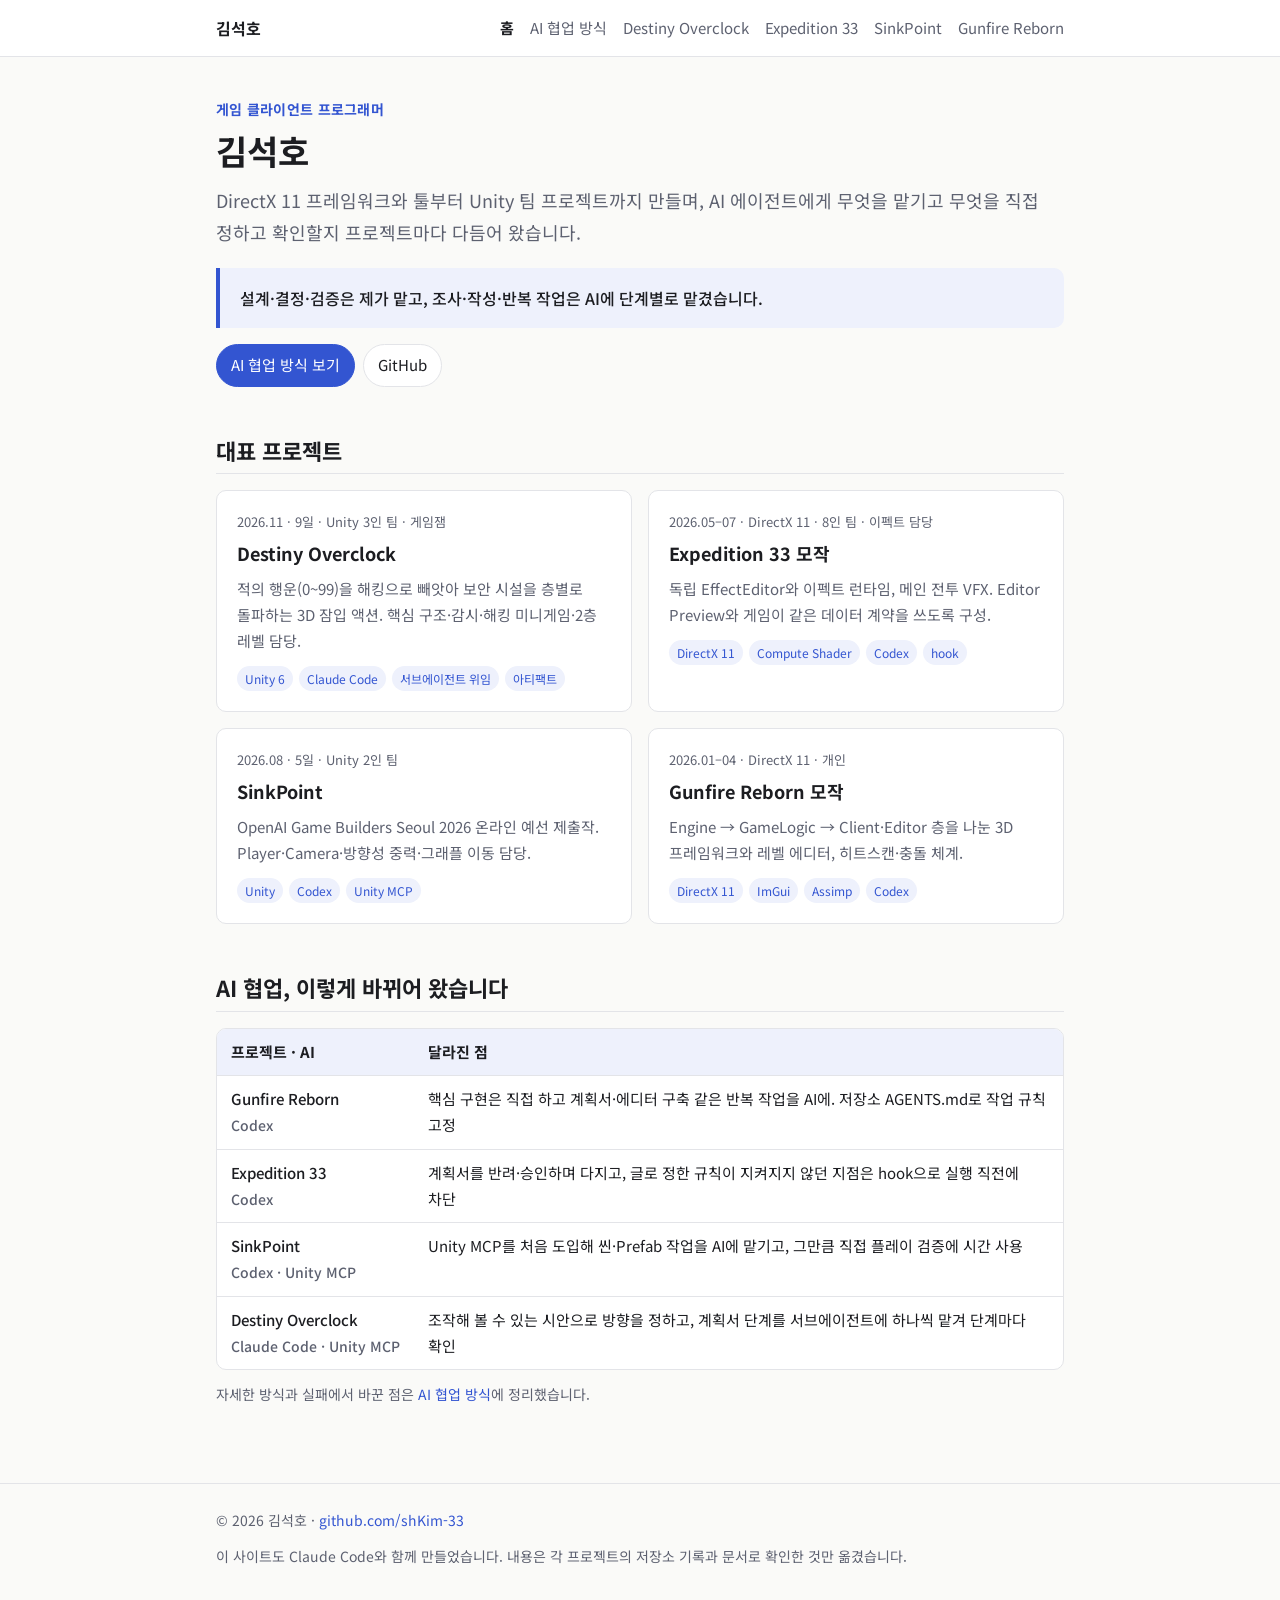
==== index.html @ 0d886408 "포트폴리오 사이트 1차판: 홈, AI 협업 방식, 대표 프로젝트 4쪽" ====
<!doctype html>
<html lang="ko">
<head>
<meta charset="utf-8">
<meta name="viewport" content="width=device-width, initial-scale=1">
<meta name="robots" content="noindex">
<title>김석호 포트폴리오</title>
<meta name="description" content="게임 클라이언트 프로그래머 김석호의 프로젝트와 AI 협업 방식">
<link rel="preconnect" href="https://fonts.googleapis.com">
<link rel="preconnect" href="https://fonts.gstatic.com" crossorigin>
<link href="https://fonts.googleapis.com/css2?family=Noto+Sans+KR:wght@400;500;700&display=swap" rel="stylesheet">
<link rel="stylesheet" href="assets/css/style.css">
</head>
<body>
<header class="site-header">
  <div class="wrap">
    <a class="brand" href="./">김석호</a>
    <nav class="nav">
      <a href="./" aria-current="page">홈</a>
      <a href="ai.html">AI 협업 방식</a>
      <a href="projects/destiny-overclock.html">Destiny Overclock</a>
      <a href="projects/expedition-33.html">Expedition 33</a>
      <a href="projects/sinkpoint.html">SinkPoint</a>
      <a href="projects/gunfire-reborn.html">Gunfire Reborn</a>
    </nav>
  </div>
</header>

<main class="wrap">
  <section class="hero">
    <div class="eyebrow">게임 클라이언트 프로그래머</div>
    <h1>김석호</h1>
    <p class="lead">DirectX 11 프레임워크와 툴부터 Unity 팀 프로젝트까지 만들며, AI 에이전트에게 무엇을 맡기고 무엇을 직접 정하고 확인할지 프로젝트마다 다듬어 왔습니다.</p>
    <p class="quote">설계·결정·검증은 제가 맡고, 조사·작성·반복 작업은 AI에 단계별로 맡겼습니다.</p>
    <div class="links">
      <a class="btn primary" href="ai.html">AI 협업 방식 보기</a>
      <a class="btn" href="https://github.com/shKim-33" target="_blank" rel="noopener">GitHub</a>
    </div>
  </section>

  <section>
    <h2>대표 프로젝트</h2>
    <div class="cards">
      <a class="card" href="projects/destiny-overclock.html">
        <div class="meta">2026.11 · 9일 · Unity 3인 팀 · 게임잼</div>
        <h3>Destiny Overclock</h3>
        <p>적의 행운(0~99)을 해킹으로 빼앗아 보안 시설을 층별로 돌파하는 3D 잠입 액션. 핵심 구조·감시·해킹 미니게임·2층 레벨 담당.</p>
        <div class="tags"><span class="tag">Unity 6</span><span class="tag">Claude Code</span><span class="tag">서브에이전트 위임</span><span class="tag">아티팩트</span></div>
      </a>
      <a class="card" href="projects/expedition-33.html">
        <div class="meta">2026.05–07 · DirectX 11 · 8인 팀 · 이펙트 담당</div>
        <h3>Expedition 33 모작</h3>
        <p>독립 EffectEditor와 이펙트 런타임, 메인 전투 VFX. Editor Preview와 게임이 같은 데이터 계약을 쓰도록 구성.</p>
        <div class="tags"><span class="tag">DirectX 11</span><span class="tag">Compute Shader</span><span class="tag">Codex</span><span class="tag">hook</span></div>
      </a>
      <a class="card" href="projects/sinkpoint.html">
        <div class="meta">2026.08 · 5일 · Unity 2인 팀</div>
        <h3>SinkPoint</h3>
        <p>OpenAI Game Builders Seoul 2026 온라인 예선 제출작. Player·Camera·방향성 중력·그래플 이동 담당.</p>
        <div class="tags"><span class="tag">Unity</span><span class="tag">Codex</span><span class="tag">Unity MCP</span></div>
      </a>
      <a class="card" href="projects/gunfire-reborn.html">
        <div class="meta">2026.01–04 · DirectX 11 · 개인</div>
        <h3>Gunfire Reborn 모작</h3>
        <p>Engine → GameLogic → Client·Editor 층을 나눈 3D 프레임워크와 레벨 에디터, 히트스캔·충돌 체계.</p>
        <div class="tags"><span class="tag">DirectX 11</span><span class="tag">ImGui</span><span class="tag">Assimp</span><span class="tag">Codex</span></div>
      </a>
    </div>
  </section>

  <section>
    <h2>AI 협업, 이렇게 바뀌어 왔습니다</h2>
    <div class="table-wrap">
      <table>
        <thead><tr><th>프로젝트 · AI</th><th>달라진 점</th></tr></thead>
        <tbody>
          <tr><td>Gunfire Reborn<br><span class="muted small">Codex</span></td><td>핵심 구현은 직접 하고 계획서·에디터 구축 같은 반복 작업을 AI에. 저장소 AGENTS.md로 작업 규칙 고정</td></tr>
          <tr><td>Expedition 33<br><span class="muted small">Codex</span></td><td>계획서를 반려·승인하며 다지고, 글로 정한 규칙이 지켜지지 않던 지점은 hook으로 실행 직전에 차단</td></tr>
          <tr><td>SinkPoint<br><span class="muted small">Codex · Unity MCP</span></td><td>Unity MCP를 처음 도입해 씬·Prefab 작업을 AI에 맡기고, 그만큼 직접 플레이 검증에 시간 사용</td></tr>
          <tr><td>Destiny Overclock<br><span class="muted small">Claude Code · Unity MCP</span></td><td>조작해 볼 수 있는 시안으로 방향을 정하고, 계획서 단계를 서브에이전트에 하나씩 맡겨 단계마다 확인</td></tr>
        </tbody>
      </table>
    </div>
    <p class="small muted" style="margin-top:12px">자세한 방식과 실패에서 바꾼 점은 <a href="ai.html">AI 협업 방식</a>에 정리했습니다.</p>
  </section>
</main>

<footer class="site-footer">
  <div class="wrap">
    <p>© 2026 김석호 · <a href="https://github.com/shKim-33" target="_blank" rel="noopener">github.com/shKim-33</a></p>
    <p>이 사이트도 Claude Code와 함께 만들었습니다. 내용은 각 프로젝트의 저장소 기록과 문서로 확인한 것만 옮겼습니다.</p>
  </div>
</footer>
</body>
</html>
---- assets/css/style.css ----
:root {
  --bg: #fafaf8;
  --surface: #ffffff;
  --text: #1c1d21;
  --muted: #5d6170;
  --line: #e3e4e8;
  --accent: #3355d1;
  --accent-soft: #eef1fc;
  --warn-soft: #fdf3e7;
  --warn: #a45a00;
  --radius: 10px;
  color-scheme: light;
}
@media (prefers-color-scheme: dark) {
  :root {
    --bg: #131417;
    --surface: #1b1d22;
    --text: #e8e9ec;
    --muted: #9da1ad;
    --line: #2c2f36;
    --accent: #8ea6ff;
    --accent-soft: #1f2640;
    --warn-soft: #2e2416;
    --warn: #e7b46a;
    color-scheme: dark;
  }
}

* { box-sizing: border-box; }
html { -webkit-text-size-adjust: 100%; }
body {
  margin: 0;
  background: var(--bg);
  color: var(--text);
  font-family: "Noto Sans KR", system-ui, -apple-system, "Segoe UI", sans-serif;
  font-size: 16px;
  line-height: 1.75;
  word-break: keep-all;
  overflow-wrap: break-word;
}
a { color: var(--accent); text-decoration: none; }
a:hover { text-decoration: underline; }
code { font-family: Consolas, "D2Coding", monospace; font-size: .9em; background: var(--accent-soft); padding: 1px 5px; border-radius: 4px; }

.wrap { max-width: 880px; margin: 0 auto; padding: 0 16px; }

/* header */
.site-header { border-bottom: 1px solid var(--line); background: var(--surface); position: sticky; top: 0; z-index: 10; }
.site-header .wrap { display: flex; align-items: center; justify-content: space-between; gap: 12px; min-height: 56px; flex-wrap: wrap; }
.brand { font-weight: 700; color: var(--text); }
.nav { display: flex; gap: 4px 16px; flex-wrap: wrap; font-size: 15px; }
.nav a { color: var(--muted); }
.nav a[aria-current="page"] { color: var(--text); font-weight: 700; }

main.wrap { padding-top: 40px; padding-bottom: 64px; }
section { margin-top: 48px; }
section:first-child { margin-top: 0; }
h1 { font-size: 30px; line-height: 1.35; margin: 0 0 12px; }
h2 { font-size: 22px; line-height: 1.4; margin: 0 0 16px; padding-bottom: 8px; border-bottom: 1px solid var(--line); }
h3 { font-size: 18px; margin: 28px 0 8px; }
p { margin: 0 0 12px; }
ul, ol { margin: 0 0 12px; padding-left: 22px; }
li { margin-bottom: 6px; }
.lead { font-size: 18px; color: var(--muted); }
.eyebrow { font-size: 14px; font-weight: 700; color: var(--accent); letter-spacing: .02em; margin-bottom: 6px; }
.muted { color: var(--muted); }
.small { font-size: 14px; }

/* hero */
.hero h1 { font-size: 34px; }
.quote { margin: 20px 0 0; padding: 16px 20px; border-left: 4px solid var(--accent); background: var(--accent-soft); border-radius: 0 var(--radius) var(--radius) 0; font-weight: 500; }

/* buttons / links */
.links { display: flex; flex-wrap: wrap; gap: 8px; margin-top: 16px; }
.btn { display: inline-block; padding: 7px 14px; border: 1px solid var(--line); border-radius: 999px; background: var(--surface); color: var(--text); font-size: 15px; }
.btn:hover { border-color: var(--accent); text-decoration: none; }
.btn.primary { background: var(--accent); border-color: var(--accent); color: #fff; }
@media (prefers-color-scheme: dark) { .btn.primary { color: #111; } }

/* cards */
.cards { display: grid; grid-template-columns: repeat(2, minmax(0, 1fr)); gap: 16px; }
.card { display: block; padding: 20px; background: var(--surface); border: 1px solid var(--line); border-radius: var(--radius); color: var(--text); }
a.card:hover { border-color: var(--accent); text-decoration: none; }
.card h3 { margin: 4px 0 6px; }
.card p { color: var(--muted); font-size: 15px; margin: 0; }
.card .meta { font-size: 13px; color: var(--muted); }
.tags { display: flex; flex-wrap: wrap; gap: 6px; margin-top: 12px; }
.tag { font-size: 12px; padding: 2px 8px; border-radius: 999px; background: var(--accent-soft); color: var(--accent); }

/* fact table */
.facts { display: grid; grid-template-columns: max-content 1fr; gap: 6px 20px; padding: 16px 20px; background: var(--surface); border: 1px solid var(--line); border-radius: var(--radius); font-size: 15px; }
.facts dt { color: var(--muted); }
.facts dd { margin: 0; }

/* tables */
.table-wrap { overflow-x: auto; border: 1px solid var(--line); border-radius: var(--radius); background: var(--surface); }
table { width: 100%; border-collapse: collapse; font-size: 15px; }
th, td { text-align: left; vertical-align: top; padding: 10px 14px; border-bottom: 1px solid var(--line); }
tr:last-child td { border-bottom: 0; }
th { background: var(--accent-soft); font-weight: 700; white-space: nowrap; }
td:first-child { font-weight: 500; white-space: nowrap; }

/* callouts */
.box { padding: 16px 20px; border-radius: var(--radius); background: var(--surface); border: 1px solid var(--line); margin: 12px 0; }
.box.warn { background: var(--warn-soft); border-color: transparent; }
.box.warn .label { color: var(--warn); }
.label { font-size: 13px; font-weight: 700; color: var(--accent); display: block; margin-bottom: 4px; }

/* problem-solving steps */
.steps { display: grid; gap: 10px; }
.step { display: grid; grid-template-columns: 64px 1fr; gap: 12px; padding: 14px 18px; background: var(--surface); border: 1px solid var(--line); border-radius: var(--radius); }
.step .k { font-weight: 700; color: var(--accent); font-size: 15px; }
.step p:last-child { margin-bottom: 0; }

.flow { display: flex; flex-wrap: wrap; align-items: center; gap: 6px; font-size: 14px; }
.flow span { padding: 4px 10px; border-radius: 6px; background: var(--surface); border: 1px solid var(--line); }
.flow i { font-style: normal; color: var(--muted); }

/* video */
.video { position: relative; aspect-ratio: 16 / 9; border-radius: var(--radius); overflow: hidden; background: #000; }
.video iframe { position: absolute; inset: 0; width: 100%; height: 100%; border: 0; }

.site-footer { border-top: 1px solid var(--line); padding: 24px 0 40px; font-size: 14px; color: var(--muted); }

@media (max-width: 640px) {
  .site-header { position: static; }
  .site-header .wrap { padding-top: 10px; padding-bottom: 10px; }
  main.wrap { padding-top: 28px; }
  h1, .hero h1 { font-size: 26px; }
  .cards { grid-template-columns: 1fr; }
  .facts { grid-template-columns: 1fr; gap: 0; }
  .facts dt { margin-top: 8px; }
  .facts dt:first-child { margin-top: 0; }
  .step { grid-template-columns: 1fr; gap: 2px; }
  td:first-child { white-space: normal; }
}
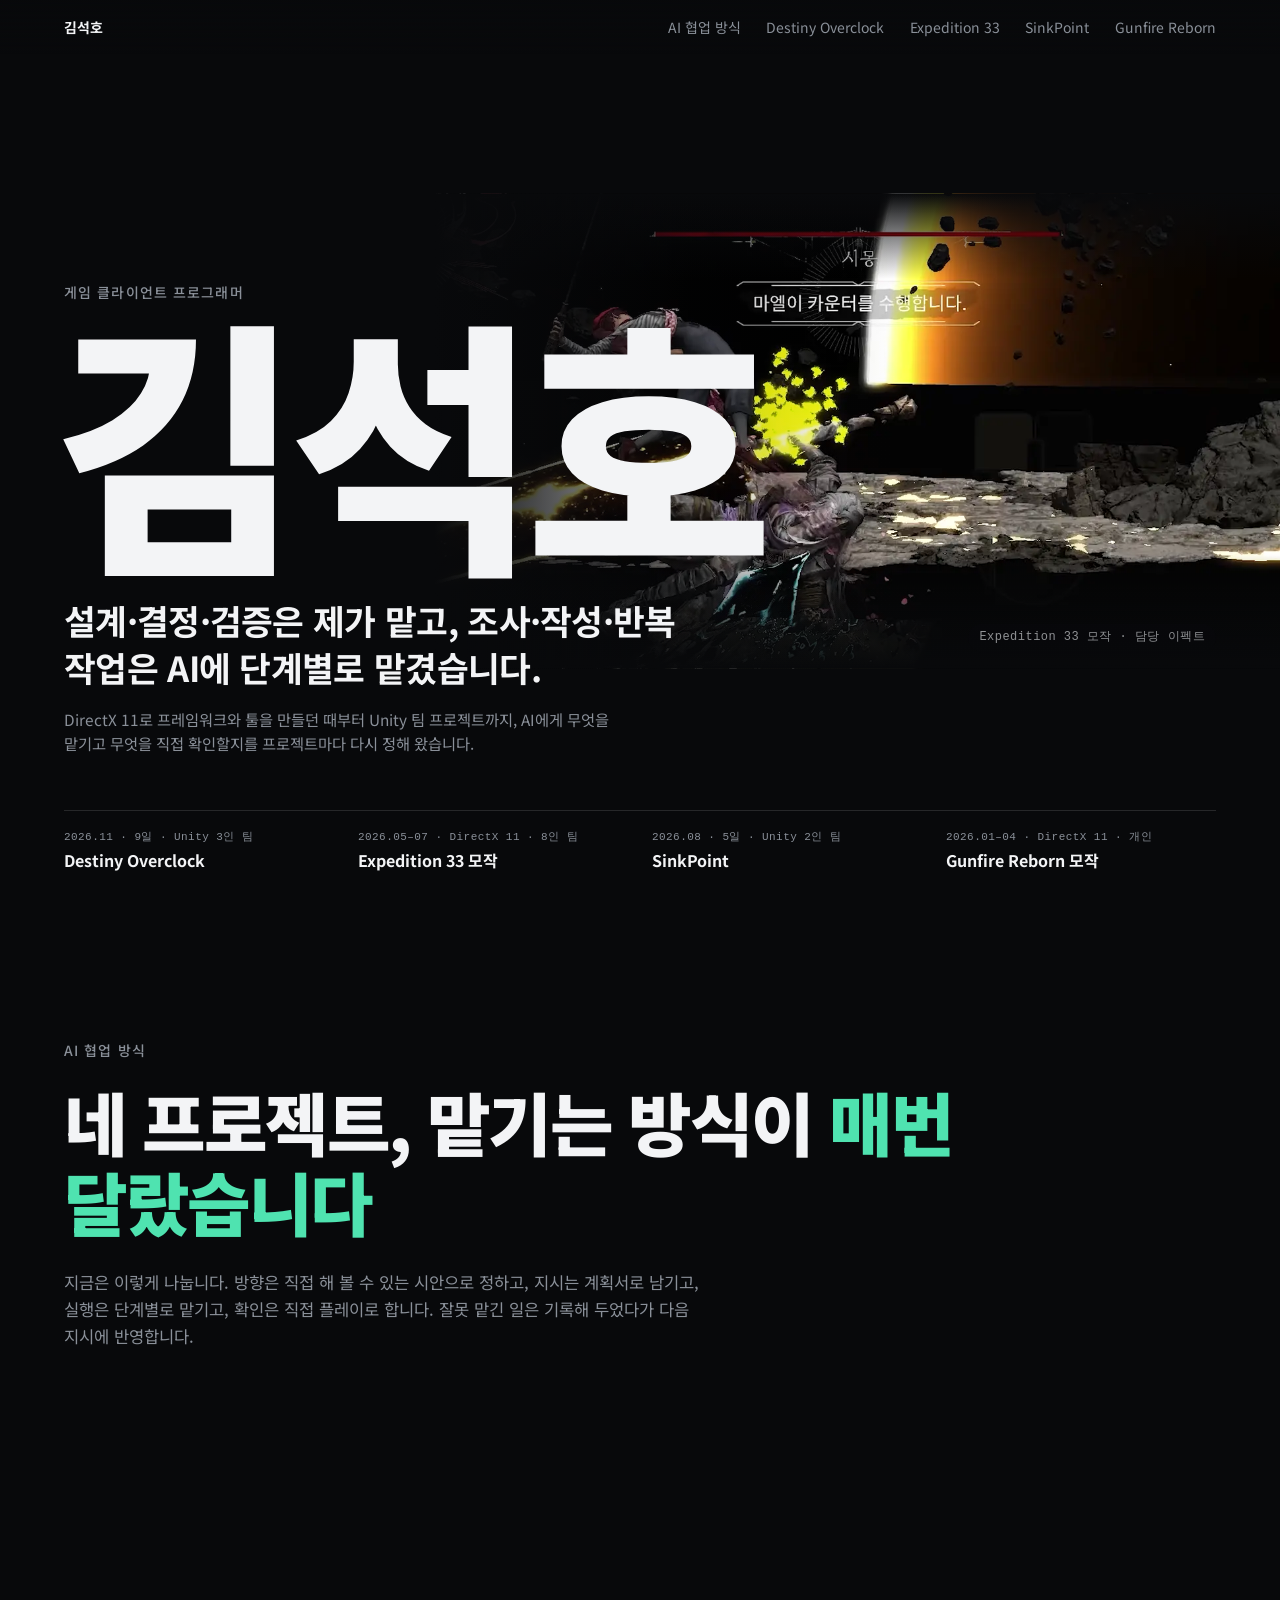
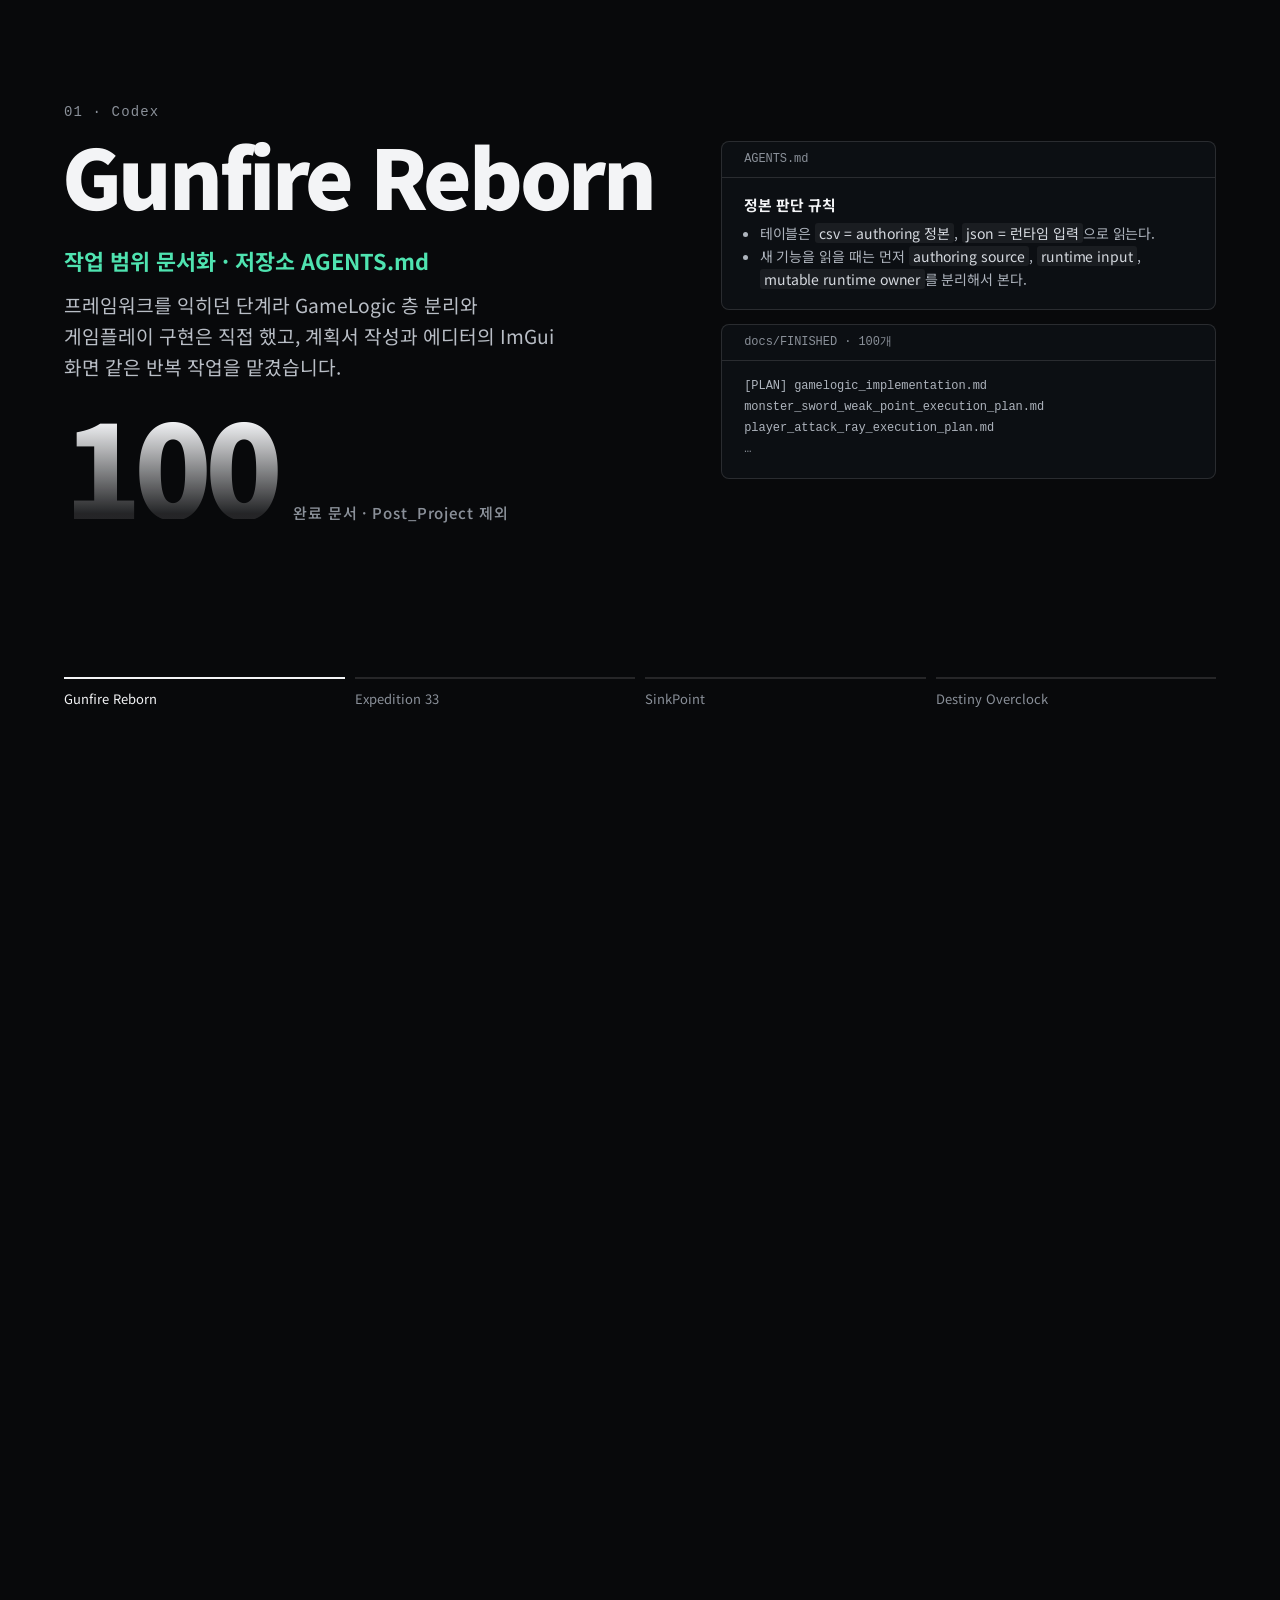
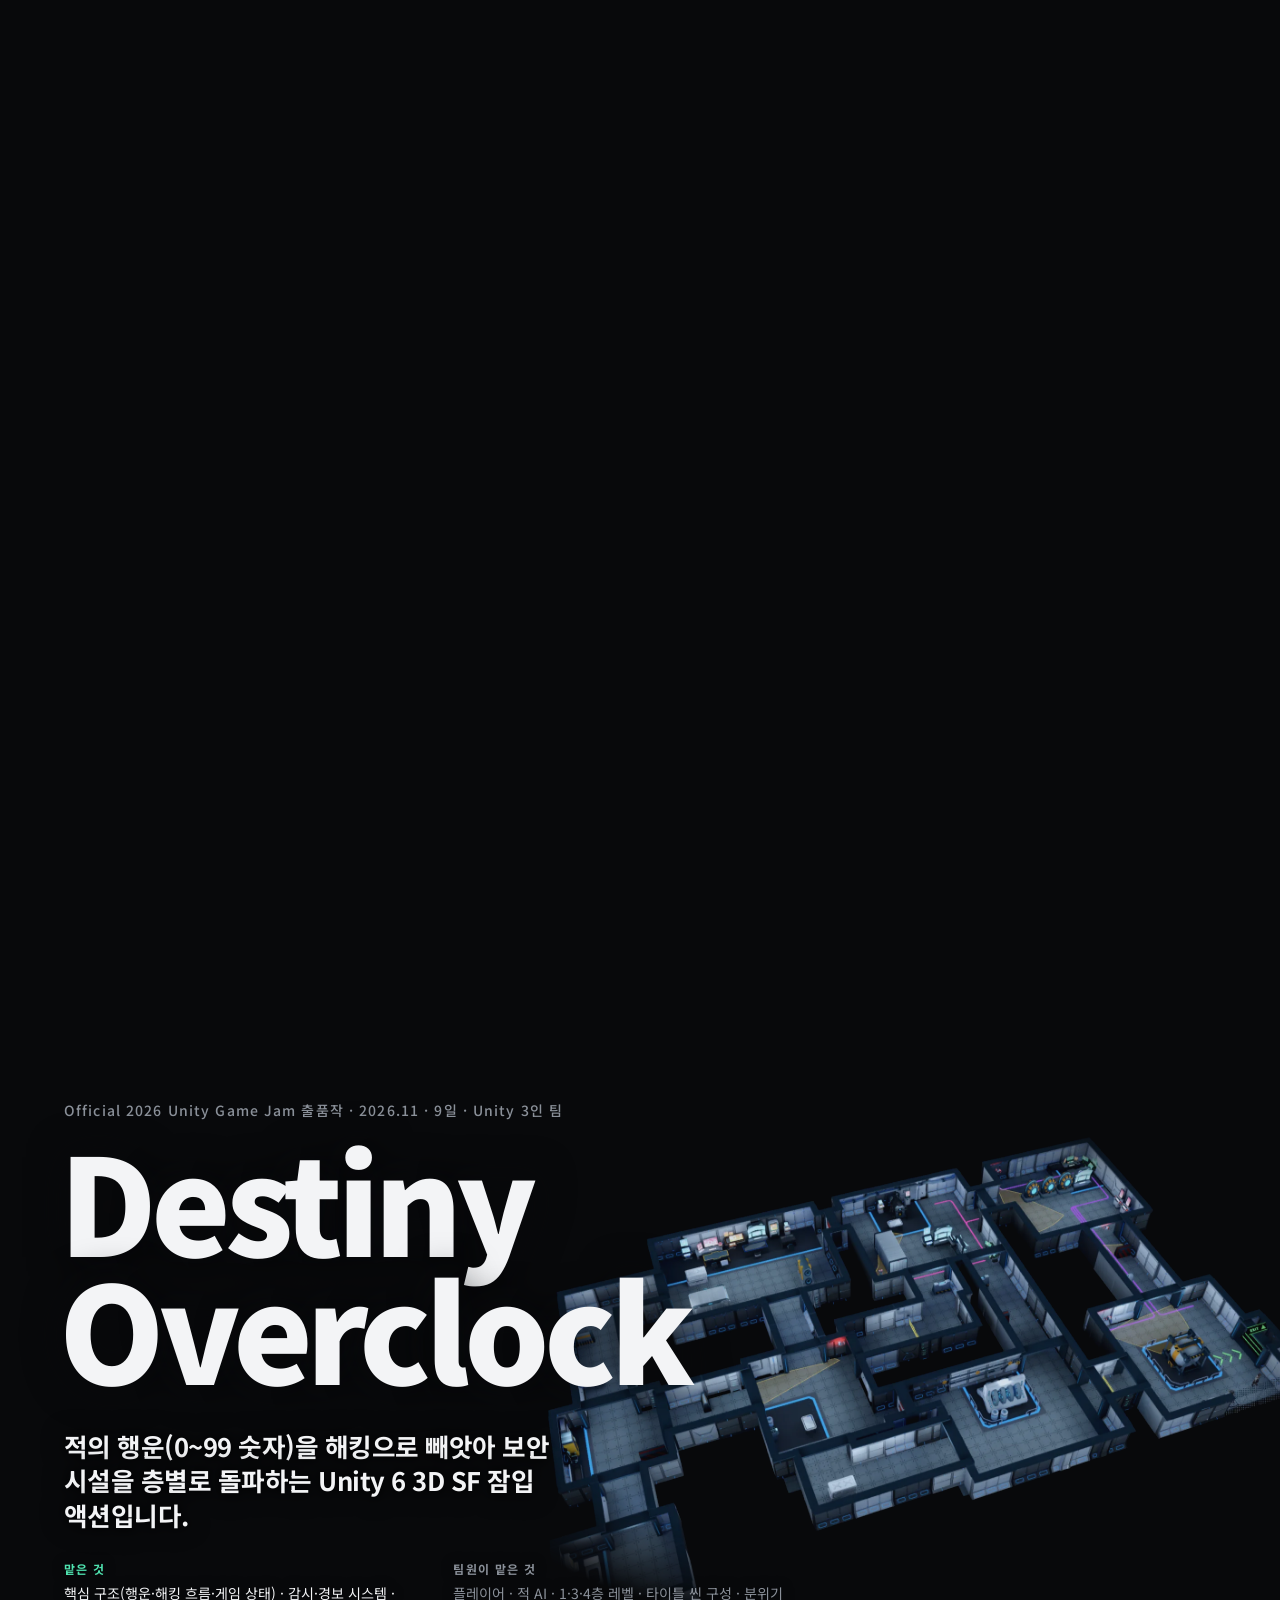
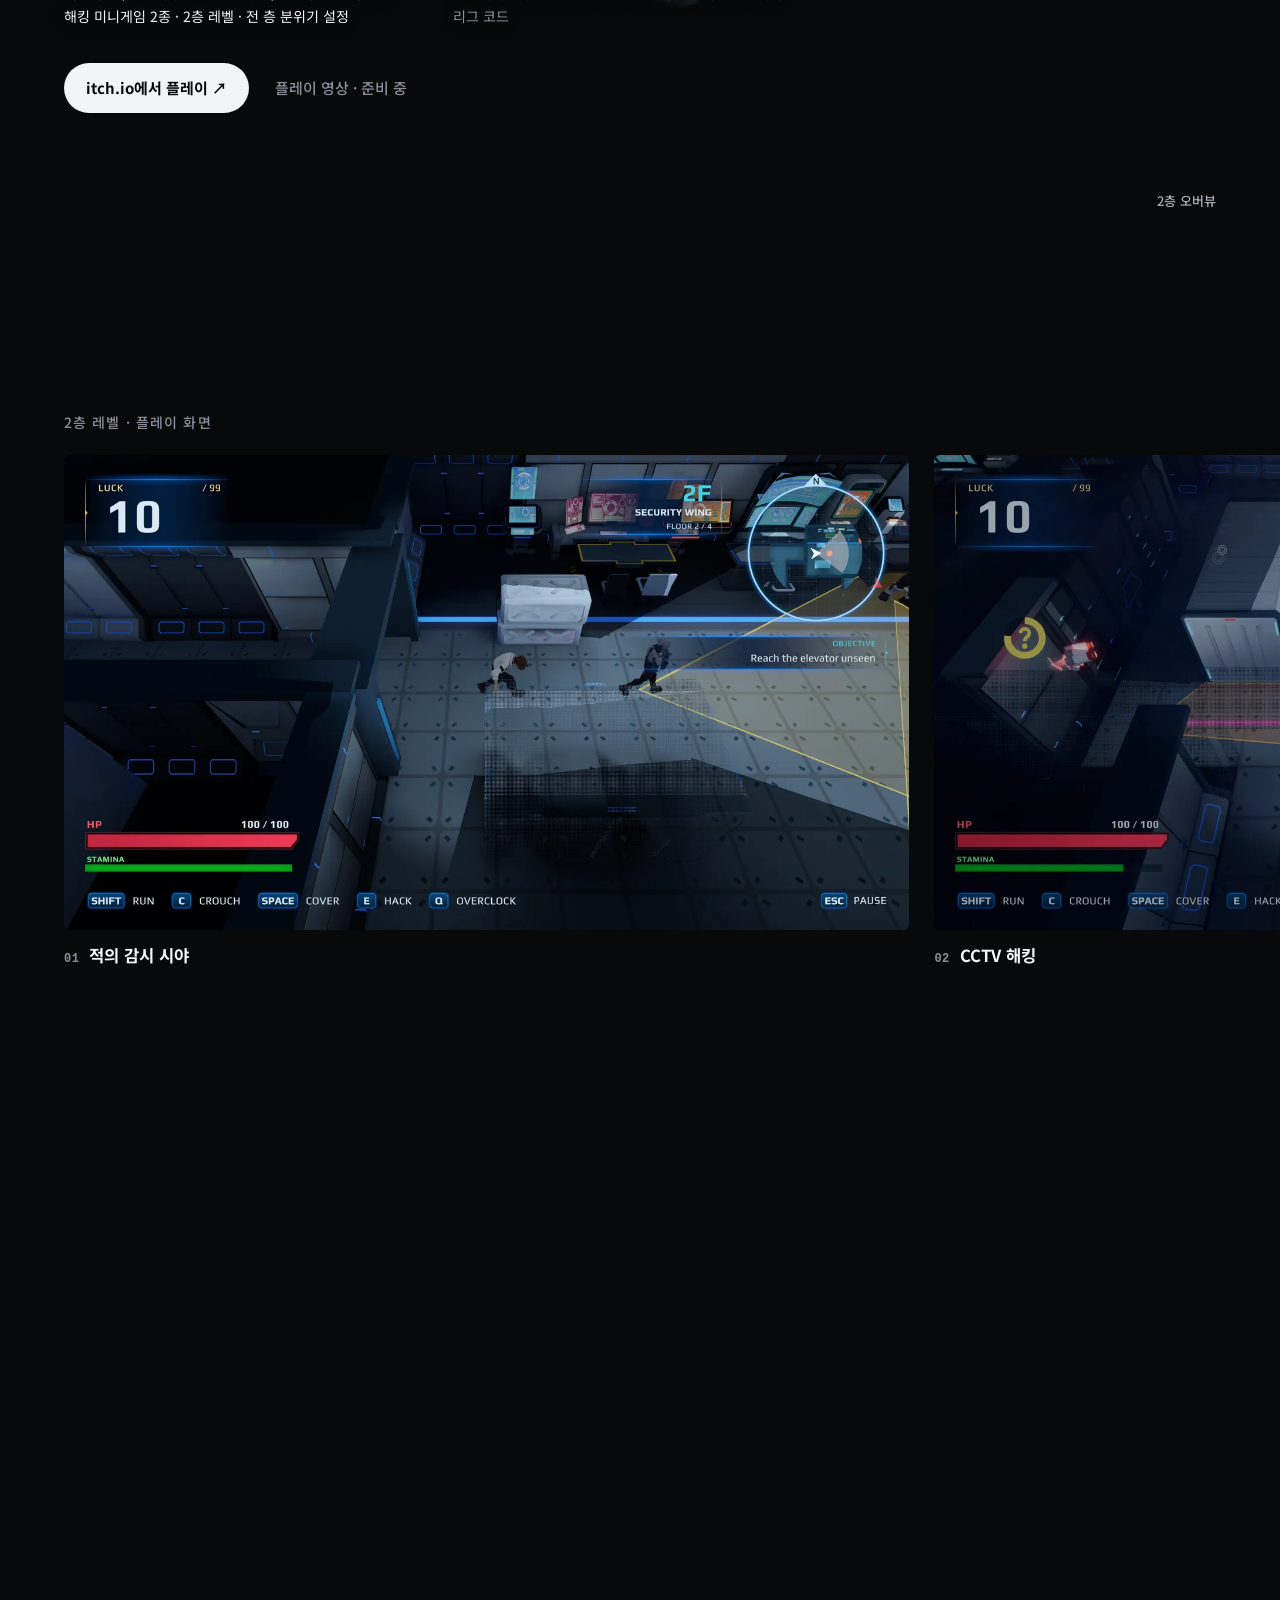
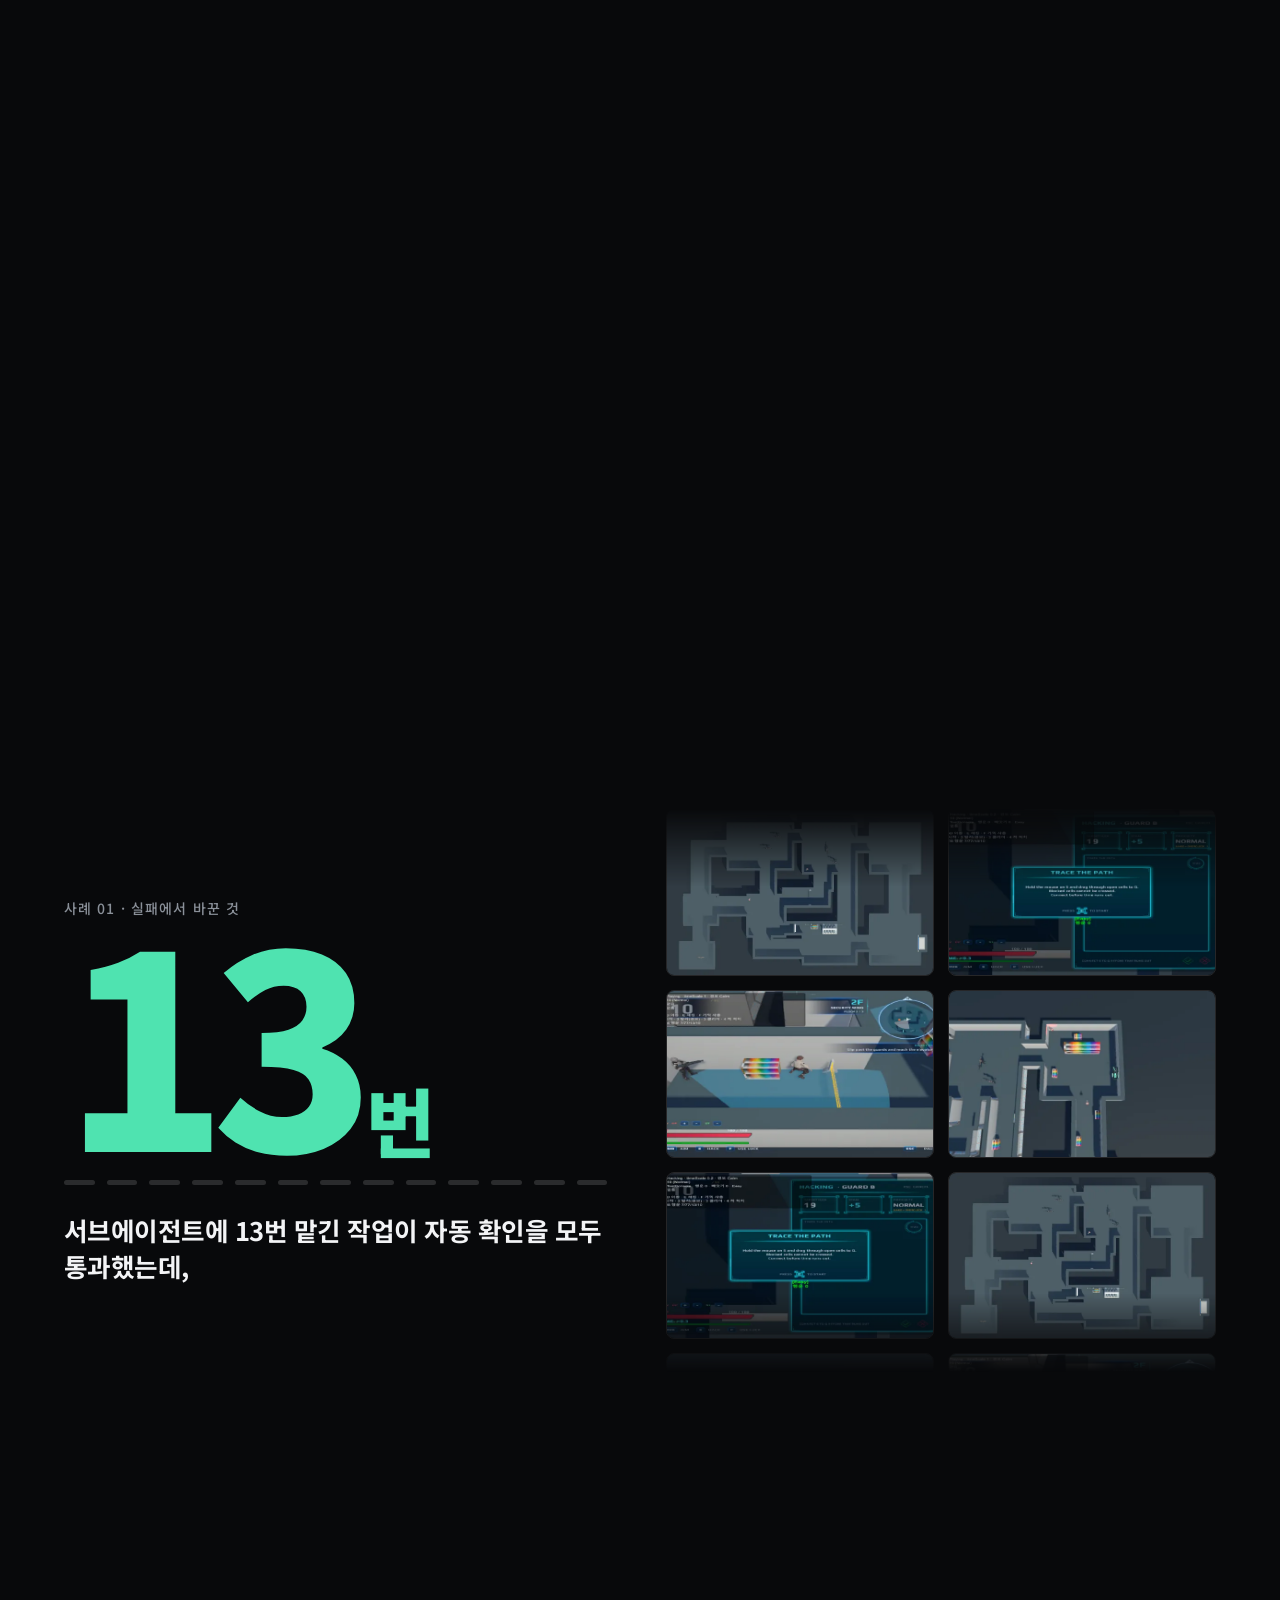
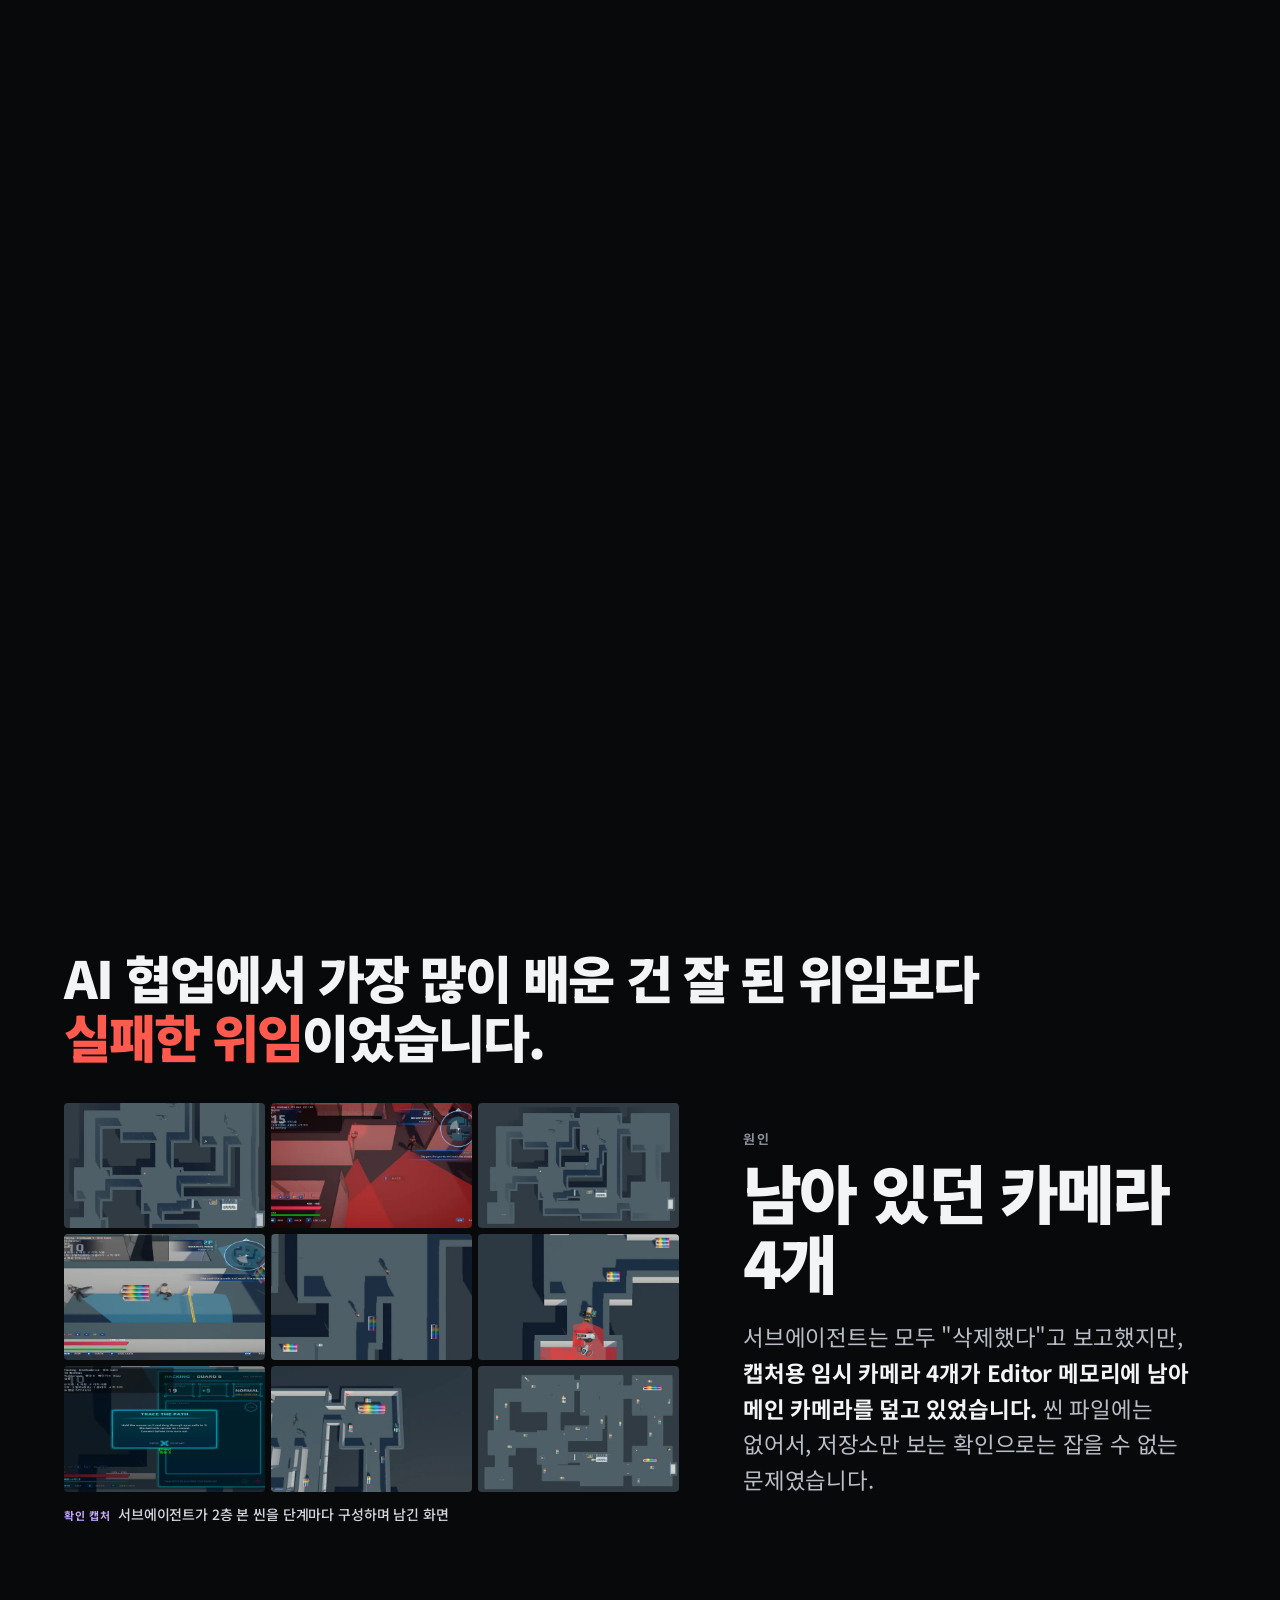
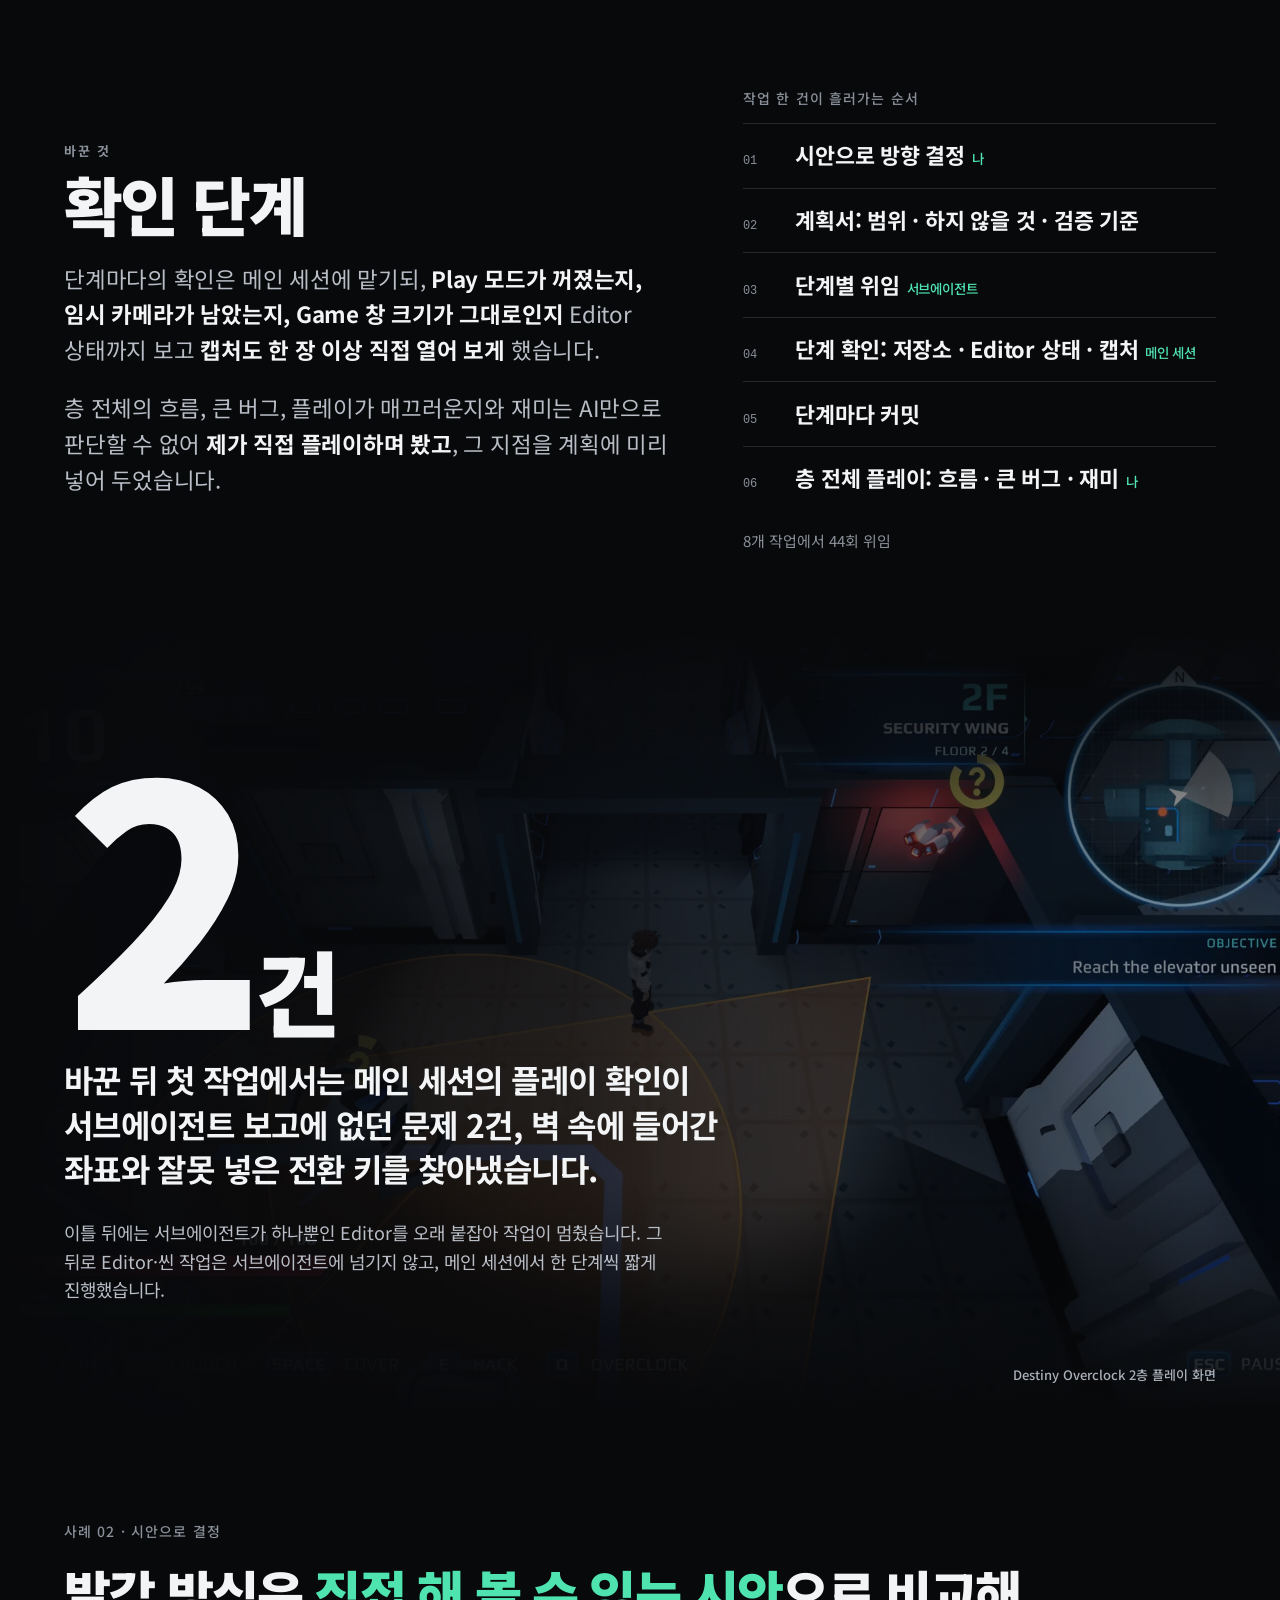
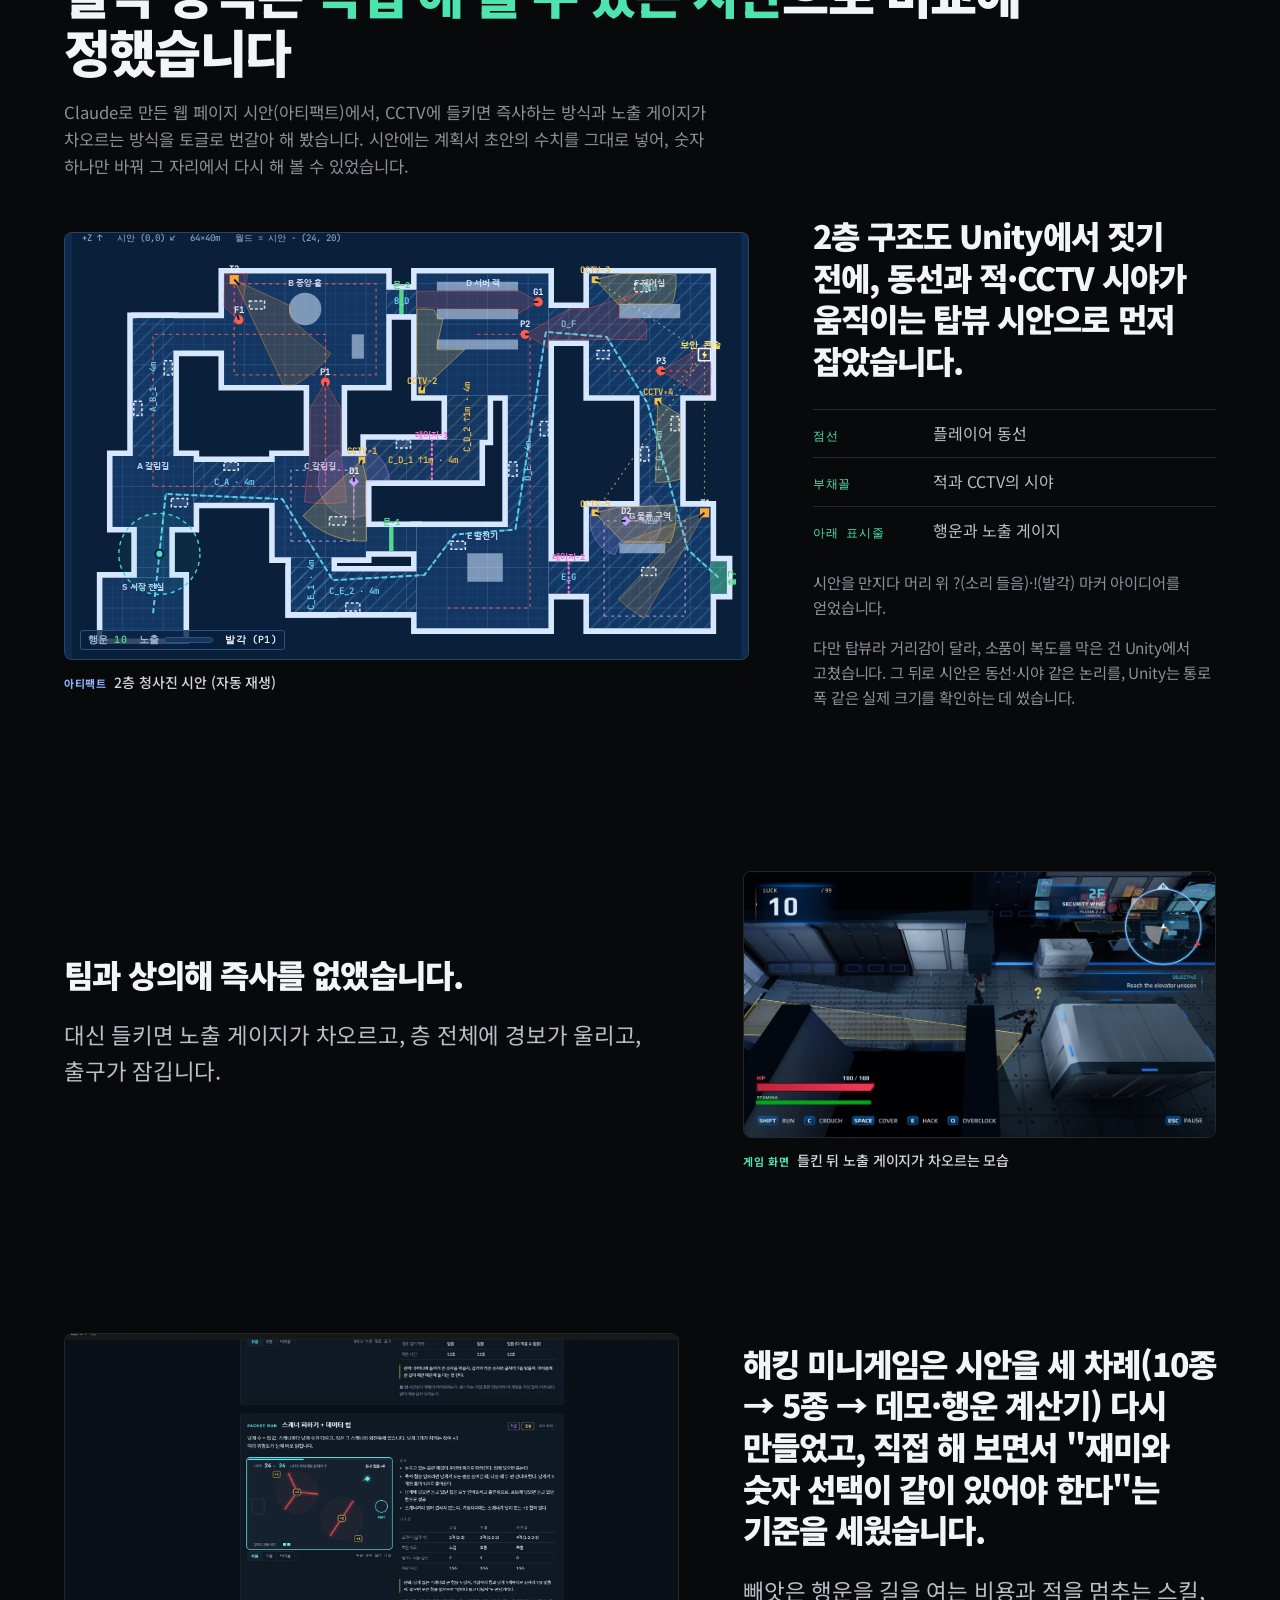
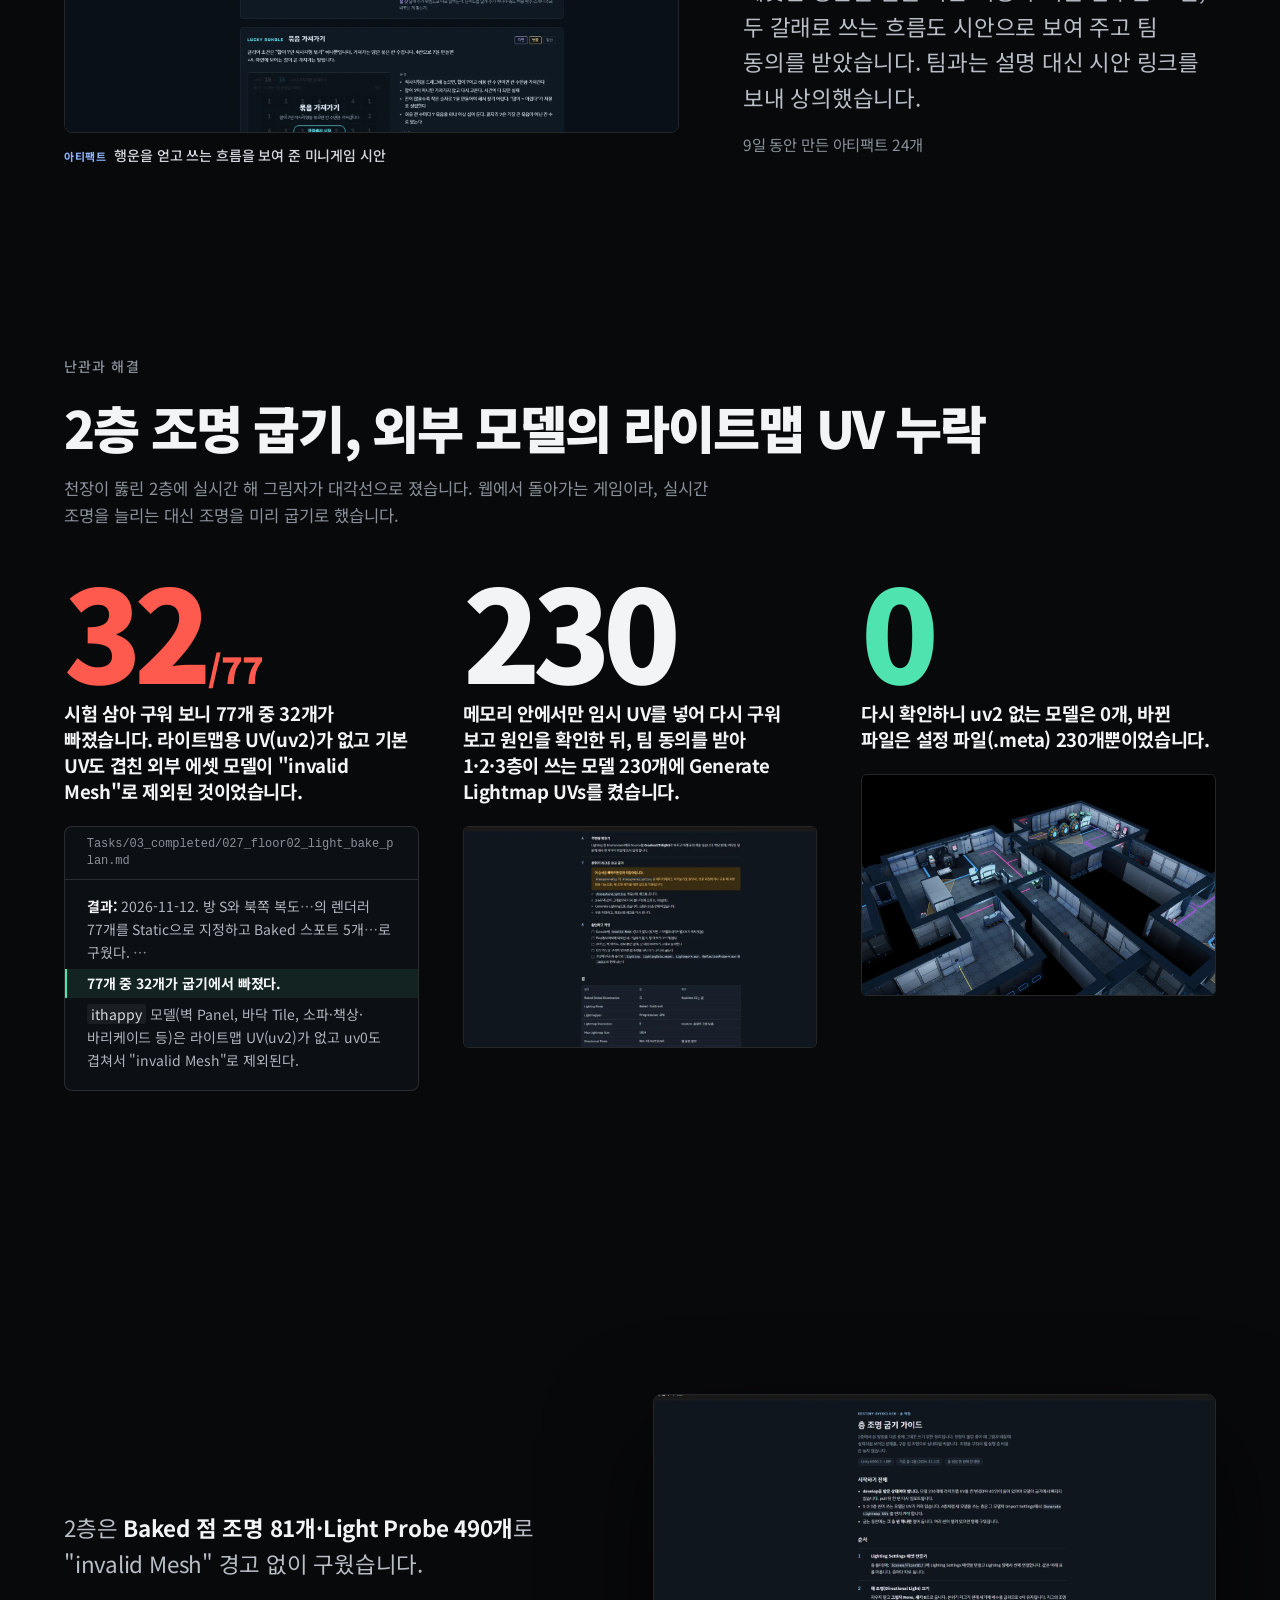
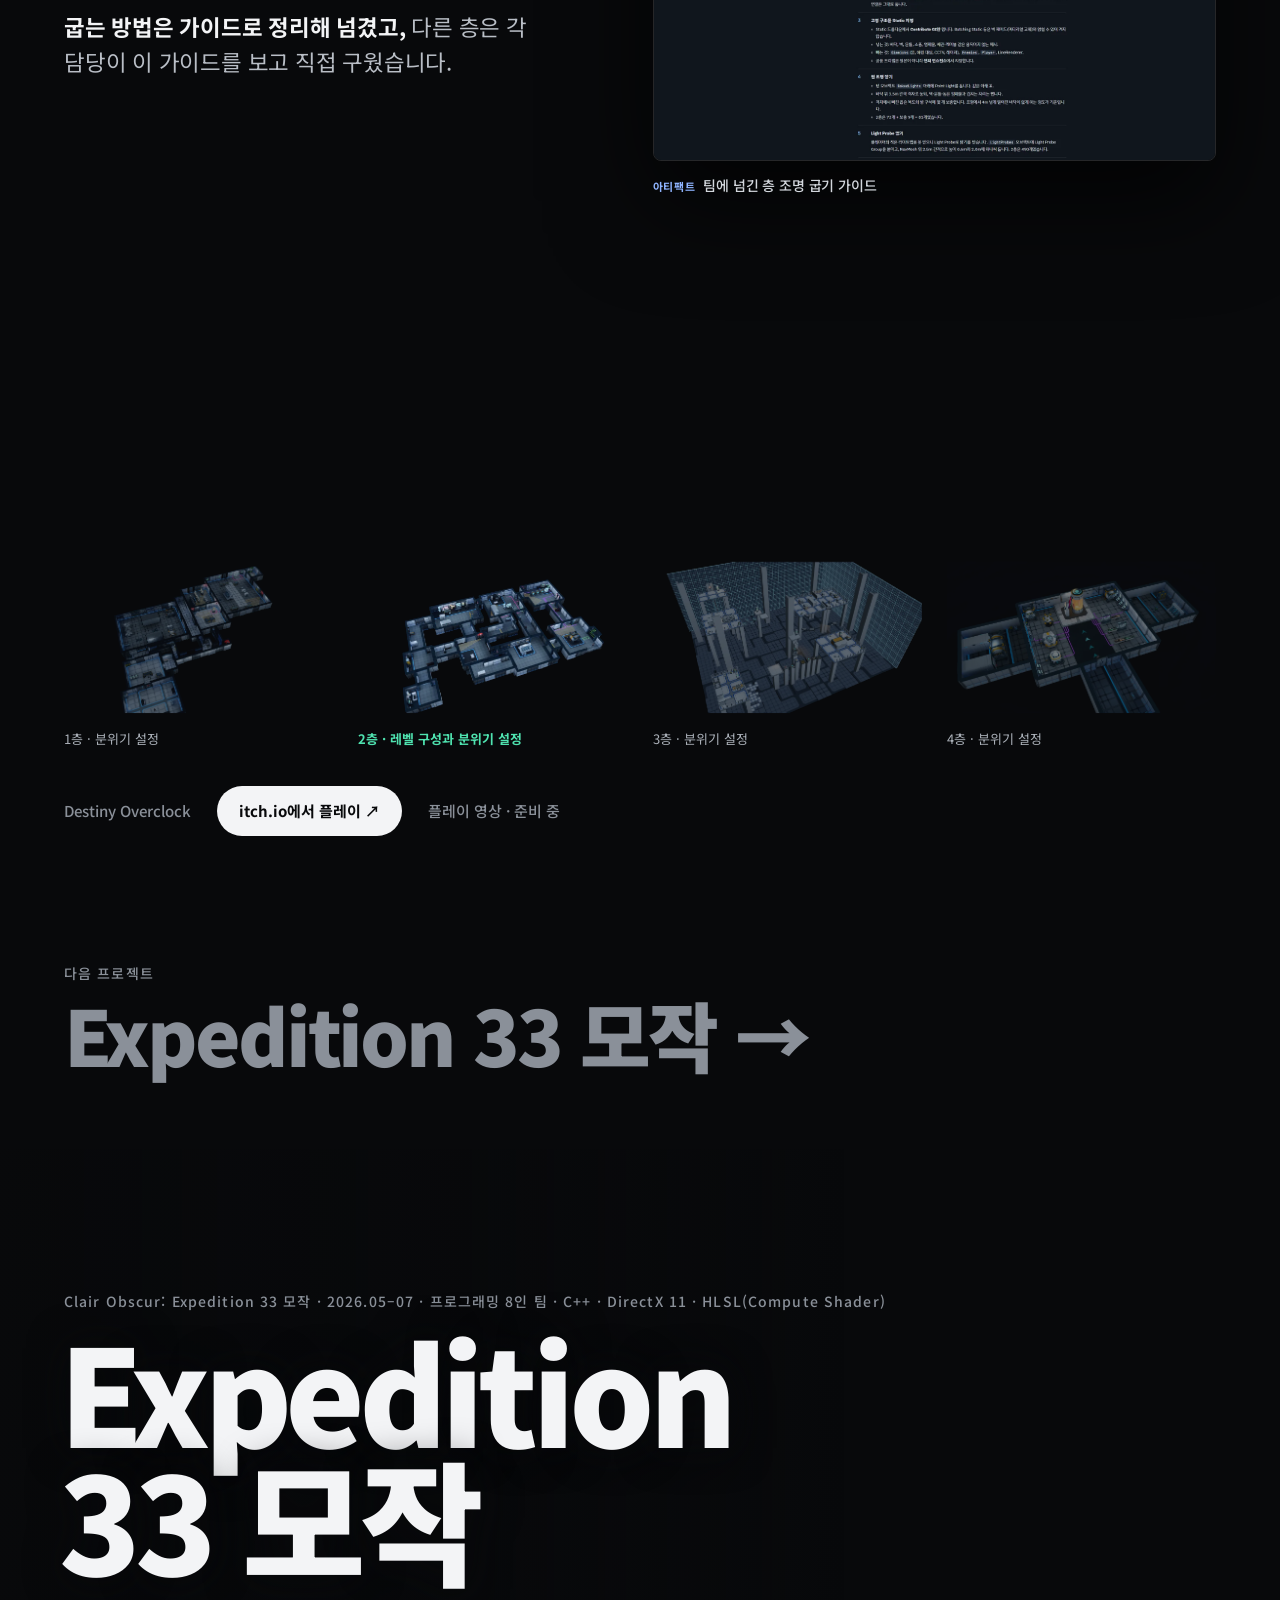
==== commit c85b0886: "포트폴리오 사이트 2차판: 한 페이지 스크롤 사이트로 교체 - index.html을 새 한 페이지 사이트(첫 화면 영상, AI 협업 방식, 프로젝트 4개)로 교체 - 사이트에서 쓰" ====
--- a/index.html
+++ b/index.html
@@ -5,91 +5,1354 @@
 <meta name="viewport" content="width=device-width, initial-scale=1">
 <meta name="robots" content="noindex">
 <title>김석호 포트폴리오</title>
-<meta name="description" content="게임 클라이언트 프로그래머 김석호의 프로젝트와 AI 협업 방식">
 <link rel="preconnect" href="https://fonts.googleapis.com">
 <link rel="preconnect" href="https://fonts.gstatic.com" crossorigin>
-<link href="https://fonts.googleapis.com/css2?family=Noto+Sans+KR:wght@400;500;700&display=swap" rel="stylesheet">
-<link rel="stylesheet" href="assets/css/style.css">
+<link href="https://fonts.googleapis.com/css2?family=Noto+Sans+KR:wght@400;500;700;900&display=swap" rel="stylesheet">
+<style>
+:root{
+  --bg:#08090b; --ink:#f3f4f6; --mute:#8a9099; --line:rgba(255,255,255,.12);
+  --pass:#4fe3b0; --fail:#ff5a4d; --gut:clamp(20px,5vw,72px);
+}
+*{box-sizing:border-box;margin:0}
+html{scroll-behavior:smooth}
+body{background:var(--bg);color:var(--ink);font-family:"Noto Sans KR",system-ui,sans-serif;line-height:1.6;word-break:keep-all;-webkit-font-smoothing:antialiased}
+a{color:inherit;text-decoration:none}
+img{display:block}
+.mono{font-family:ui-monospace,Consolas,monospace;letter-spacing:.04em}
+.eyebrow{font-size:14px;font-weight:500;color:var(--mute);letter-spacing:.08em}
+
+/* 상단 목차 */
+.top{position:fixed;inset:0 0 auto 0;z-index:10;display:flex;justify-content:space-between;align-items:center;gap:24px;
+  padding:16px var(--gut);background:linear-gradient(rgba(8,9,11,.85),rgba(8,9,11,0));font-size:14px}
+.top nav{display:flex;gap:clamp(12px,2vw,28px);color:var(--mute);overflow-x:auto;white-space:nowrap;scrollbar-width:none}
+.top nav a:hover{color:var(--ink)}
+
+/* 화면 칸 (이미지·영상이 들어갈 자리) */
+.slot{position:relative;border:1px dashed rgba(255,255,255,.22);border-radius:6px;overflow:hidden;
+  background:repeating-linear-gradient(135deg,rgba(255,255,255,.035) 0 12px,transparent 12px 24px),#0e1013}
+.slot::after{content:attr(data-label);position:absolute;left:16px;bottom:14px;right:16px;
+  font:500 12px/1.4 ui-monospace,Consolas,monospace;letter-spacing:.04em;color:var(--mute)}
+
+/* 첫 화면 */
+.hero{position:relative;min-height:100svh;display:flex;flex-direction:column;justify-content:flex-end;padding:96px var(--gut) 0}
+.hero .bg{position:absolute;inset:0;border:0;border-radius:0}
+.hero .hero-reel{inset:auto;top:50%;right:0;width:min(66vw,1500px);aspect-ratio:16/9;transform:translateY(-54%);overflow:hidden}
+.hero-reel::after{content:"";position:absolute;inset:0;pointer-events:none;background:linear-gradient(90deg,var(--bg) 0%,rgba(8,9,11,0) 30%),linear-gradient(0deg,var(--bg) 0%,rgba(8,9,11,0) 24%),linear-gradient(180deg,var(--bg) 0%,rgba(8,9,11,0) 18%)}
+.hero-reel > video,.hero-reel > img{position:absolute;inset:0;width:100%;height:100%;object-fit:cover;opacity:0;transition:opacity 1.2s ease}
+.hero-reel > img{transition:opacity 1.2s ease,transform 6s linear}
+.hero-reel > .on{opacity:1}
+.hero-reel > img.on{transform:scale(1.03)}
+.hero-cap{position:absolute;z-index:1;bottom:16px;right:var(--gut);padding:5px 11px;border-radius:999px;background:rgba(8,9,11,.66);font-size:12px;letter-spacing:.04em;color:rgba(232,234,237,.72)}
+.hero .shade{position:absolute;inset:0;background:linear-gradient(180deg,rgba(8,9,11,.62) 0%,transparent 24%),linear-gradient(90deg,rgba(8,9,11,.7) 0%,rgba(8,9,11,.3) 45%,rgba(8,9,11,0) 70%),linear-gradient(0deg,var(--bg) 0%,transparent 35%)}
+.hero > *:not(.bg):not(.shade){position:relative}
+.hero h1{font-size:clamp(96px,21vw,340px);font-weight:900;line-height:.92;letter-spacing:-.04em;margin:8px 0 0 -.04em}
+.say{font-size:clamp(22px,2.7vw,42px);font-weight:700;line-height:1.35;letter-spacing:-.02em;max-width:20em;margin-top:clamp(20px,3vw,40px)}
+.lead{font-size:clamp(15px,1.2vw,18px);color:var(--mute);max-width:38em;margin-top:16px}
+.index{display:grid;grid-template-columns:repeat(4,1fr);gap:24px;margin-top:clamp(32px,6vh,72px);padding:18px 0 26px;border-top:1px solid var(--line);font-size:14px}
+.index a{display:block;color:var(--mute)}
+.index i{font-style:normal;display:block;font-size:11px;margin-bottom:2px}
+.index strong{color:var(--ink);font-weight:700;font-size:16px;display:block}
+
+/* 장면 도입 */
+.intro{min-height:60svh;display:flex;flex-direction:column;justify-content:center;padding:96px var(--gut) 48px}
+.intro h2{font-size:clamp(34px,5.4vw,88px);font-weight:900;line-height:1.16;letter-spacing:-.035em;max-width:13em;margin-top:20px}
+.intro h2 em{font-style:normal;color:var(--fail)}
+.intro h2 u{text-decoration:none;color:var(--pass)}
+.intro > p{color:var(--mute);margin-top:28px;font-size:clamp(15px,1.3vw,19px);max-width:40em}
+.intro.two{display:grid;grid-template-columns:1.1fr 1fr;gap:clamp(28px,6vw,96px);align-items:center}
+.intro.two h2{font-size:clamp(30px,4vw,64px)}
+/* 사례·난관 제목: 빈 높이 없이 바로 아래 내용과 한 화면에 */
+.intro.head{min-height:0;justify-content:flex-start;padding:clamp(72px,12vh,140px) var(--gut) 0}
+.intro.head h2{font-size:clamp(30px,4vw,64px);max-width:20em}
+.intro.head > p{margin-top:18px}
+.intro.head + .row,.intro.head + .trio{padding-top:clamp(24px,4vh,48px)}
+
+/* 스크롤 고정 무대: 장면이 겹쳐 있다가 스크롤에 따라 바뀐다 */
+.stage{position:relative}
+.stage .pin{position:sticky;top:0;height:100svh;overflow:hidden}
+.layer{position:absolute;inset:0;display:flex;flex-direction:column;align-items:center;justify-content:center;text-align:center;
+  padding:80px var(--gut) 40px;opacity:0;transform:scale(.97);transition:opacity .5s,transform .7s cubic-bezier(.2,.7,.2,1);pointer-events:none}
+.layer.on{opacity:1;transform:none}
+.big{font-size:clamp(150px,34vw,520px);font-weight:900;line-height:.86;letter-spacing:-.06em}
+.big small{font-size:.28em;letter-spacing:-.02em;margin-left:.08em}
+.big.pass{color:var(--pass)} .big.fail{color:var(--fail)}
+.cap{font-size:clamp(20px,2.5vw,38px);font-weight:700;letter-spacing:-.02em;line-height:1.4;margin-top:clamp(16px,3vh,36px);max-width:24em}
+.ticks{display:flex;gap:clamp(5px,1vw,12px);margin-top:clamp(18px,3vh,36px)}
+.ticks span{width:clamp(14px,2.4vw,34px);height:5px;border-radius:3px;background:rgba(255,255,255,.14);transition:background .2s}
+.ticks span.on{background:var(--pass)}
+
+/* 무대 변형: 프로젝트별 변화 */
+.beat{align-items:stretch;text-align:left;display:grid;grid-template-columns:1.2fr 1fr;gap:clamp(24px,5vw,80px);align-items:center}
+.beat h3{font-size:clamp(40px,6.4vw,112px);font-weight:900;line-height:1.02;letter-spacing:-.04em;margin:10px 0 0 -.03em}
+.beat .kw{font-size:clamp(17px,1.7vw,26px);font-weight:700;color:var(--pass);margin-top:clamp(16px,3vh,32px)}
+.beat p{font-size:clamp(16px,1.5vw,23px);color:#b9bec6;margin-top:12px;max-width:26em}
+.beat .num{font-size:clamp(110px,20vw,330px);font-weight:900;line-height:.85;letter-spacing:-.06em;text-align:right;
+  background:linear-gradient(180deg,var(--ink) 10%,rgba(243,244,246,.12) 95%);-webkit-background-clip:text;background-clip:text;-webkit-text-fill-color:transparent}
+.beat .num span{display:block;font-size:15px;font-weight:500;letter-spacing:.06em;-webkit-text-fill-color:var(--mute);margin-top:18px}
+.rail{position:absolute;left:var(--gut);right:var(--gut);bottom:30px;display:grid;grid-template-columns:repeat(4,1fr);gap:10px;font-size:13px;color:var(--mute)}
+.rail span{border-top:2px solid var(--line);padding-top:10px;transition:color .3s,border-color .3s}
+.rail span.on{color:var(--ink);border-color:var(--ink)}
+
+/* 숫자 옆에 떠 있는 근거 화면 */
+.duo{display:grid;grid-template-columns:1fr 1fr;gap:clamp(24px,4vw,64px);align-items:center;text-align:left}
+.duo .big{font-size:clamp(120px,21vw,330px)}
+.duo .cap{font-size:clamp(18px,2vw,30px)}
+.float{position:relative;height:min(66svh,44vw)}
+.float img,.float .slot{display:block;width:100%;aspect-ratio:16/10;object-fit:cover;border-radius:8px;border:1px solid var(--line);flex:none}
+/* 3장 이상: 두 줄로 맞춰 서서 위아래로 천천히 흐른다 */
+.float.roll{display:grid;grid-template-columns:1fr 1fr;gap:14px;overflow:hidden;
+  -webkit-mask-image:linear-gradient(transparent,#000 14%,#000 86%,transparent);mask-image:linear-gradient(transparent,#000 14%,#000 86%,transparent)}
+.float .col{display:flex;flex-direction:column;gap:14px;animation:rollup 36s linear infinite}
+.float .col + .col{animation-name:rolldown}
+@keyframes rollup{to{transform:translateY(calc(-50% - 7px))}}
+@keyframes rolldown{from{transform:translateY(calc(-50% - 7px))}}
+/* 1~2장: 가운데에 맞춰 세우고 살짝 오르내린다 */
+.float.few{display:flex;flex-direction:column;justify-content:center;gap:14px}
+.float.few > *{width:64%;margin-left:auto;animation:bob 6s ease-in-out infinite alternate}
+.float.few > :nth-child(2){animation-delay:-6s;animation-direction:alternate-reverse}
+.float.few > :only-child{width:100%}
+.float.few > .bare{border:0;aspect-ratio:auto;mix-blend-mode:lighten}
+@keyframes bob{from{translate:0 -6px}to{translate:0 6px}}
+.beat .num{font-size:clamp(72px,10vw,170px);text-align:left;margin-top:3vh}
+.beat .num span{display:inline-block;margin:0 0 0 18px;vertical-align:baseline}
+
+/* 무대 변형: 화면 전체 이미지 + 글 */
+.shot{align-items:flex-start;justify-content:flex-end;text-align:left;padding-bottom:9vh}
+.shot > img{position:absolute;inset:0;width:100%;height:100%;object-fit:cover}
+.shot::before{content:"";position:absolute;inset:0;z-index:1;background:linear-gradient(0deg,var(--bg) 4%,rgba(8,9,11,.72) 34%,rgba(8,9,11,.1) 70%)}
+.shot > *:not(img){position:relative;z-index:2}
+.shot.doc{justify-content:center;padding-bottom:40px}
+.shot.doc::before{content:none}
+.shot.doc > iframe{aspect-ratio:16/10;background:#0e2a4d;pointer-events:none}
+.shot.doc > img,.shot.doc > iframe{position:absolute;inset:auto var(--gut) auto auto;top:50%;transform:translateY(-50%);width:min(56vw,calc(76svh*1.6));height:auto;max-height:76svh;object-fit:contain;border-radius:8px;border:1px solid var(--line);box-shadow:0 30px 80px rgba(0,0,0,.6)}
+.shot.doc .cap{max-width:min(13em,30vw);font-size:clamp(18px,1.9vw,29px)}
+/* 캡션: 종류 표시(<b>) + 한 줄 설명. 이미지 위에 얹을 때만 배경을 깐다(.ex-swap .tag 등) */
+.tag{display:block;font-size:clamp(14px,1.05vw,17px);font-weight:500;line-height:1.5;letter-spacing:-.01em;color:#d3d7dd}
+.tag b{display:inline-block;margin-right:.7em;font-size:.78em;font-weight:700;letter-spacing:.06em;color:var(--mute)}
+.tag.k-game b{color:var(--pass)} .tag.k-art b{color:#8fb4ff} .tag.k-code b{color:#e6c07b} .tag.k-ed b{color:#c4a6ff}
+
+/* 코드 블록: 캡처 대신 페이지 안에 직접 쓴 코드 */
+.code{margin:0;text-align:left;white-space:pre;tab-size:4;overflow:hidden;background:#0c0f13;border:1px solid var(--line);border-radius:8px;
+  padding:clamp(16px,1.7vw,28px) clamp(18px,2vw,34px);font:500 clamp(12px,1.08vw,18px)/1.75 ui-monospace,"Cascadia Code",Consolas,monospace;color:#aeb4bd;letter-spacing:0;font-variant-ligatures:none}
+.code b{font-weight:500;color:#9aa8ff}
+.code i{font-style:normal;color:var(--ink)}
+.code s{text-decoration:none;color:#e6c07b}
+.code u{text-decoration:none;color:var(--mute)}
+.code mark{display:block;margin:0 calc(-1*clamp(18px,2vw,34px));padding:0 clamp(18px,2vw,34px);background:rgba(79,227,176,.09);box-shadow:inset 2px 0 var(--pass);color:var(--ink)}
+.shot.doc > .code{position:absolute;right:var(--gut);top:50%;transform:translateY(-50%);width:min(56vw,calc(76svh*1.6));box-shadow:0 30px 80px rgba(0,0,0,.6)}
+.float > .code{aspect-ratio:auto;flex:none}
+/* 문서 발췌: 계획서·기록·AGENTS.md를 캡처 대신 페이지 안 글로. 원문 그대로 옮기고 생략은 <u>…</u> */
+.paper{margin:0;text-align:left;background:#0c0f13;border:1px solid var(--line);border-radius:8px;padding:clamp(14px,1.4vw,24px) clamp(16px,1.7vw,28px);
+  font-size:clamp(14px,1.05vw,17px);line-height:1.65;color:#aeb4bd;letter-spacing:-.005em;overflow:hidden}
+.paper-h{margin:calc(-1*clamp(14px,1.4vw,24px)) calc(-1*clamp(16px,1.7vw,28px)) clamp(10px,1.2vw,16px);padding:9px clamp(16px,1.7vw,28px);
+  border-bottom:1px solid var(--line);font:500 12px/1.4 ui-monospace,Consolas,monospace;color:var(--mute);word-break:break-all}
+.paper h5{margin:0 0 .3em;font-size:1.06em;font-weight:700;color:var(--ink)}
+.paper h5:not(:first-of-type){margin-top:.9em}
+.paper p,.paper ul{margin:0;max-width:none;font-size:inherit;line-height:inherit;color:inherit}
+.paper p + p{margin-top:.45em}
+.paper ul{padding-left:1.1em}
+.paper b{color:var(--ink);font-weight:700}
+.paper code{font:inherit;color:#d6dae0;background:rgba(255,255,255,.06);padding:0 .3em;border-radius:3px}
+.paper.mono{font-family:ui-monospace,Consolas,monospace;font-size:clamp(12px,.92vw,15px)}
+.paper.mono code{background:none;padding:0}
+.paper mark{display:block;margin:.35em calc(-1*clamp(16px,1.7vw,28px));padding:.2em clamp(16px,1.7vw,28px);background:rgba(79,227,176,.09);box-shadow:inset 2px 0 var(--pass);color:var(--ink)}
+.paper u{text-decoration:none;color:var(--mute)}
+.paper.ls{font:500 clamp(12px,.9vw,15px)/1.75 ui-monospace,Consolas,monospace;white-space:pre}
+.float > .paper{flex:none}
+.float.few > .paper{width:100%}
+.float.few > .paper:only-child{font-size:clamp(15px,1.25vw,20px)}
+.trio .paper{margin-top:22px}
+
+/* 프로젝트 첫 장면 */
+.proj{position:relative;min-height:100svh;display:flex;flex-direction:column;justify-content:center;padding:96px var(--gut) 64px;overflow:hidden}
+.proj > *:not(.ov){position:relative}
+.proj .ov{position:absolute;right:-8vw;top:46%;width:min(78vw,150svh);transform:translateY(-50%);mix-blend-mode:lighten;
+  -webkit-mask-image:radial-gradient(closest-side,#000 72%,transparent);mask-image:radial-gradient(closest-side,#000 72%,transparent)}
+.proj h2{font-size:clamp(60px,10.5vw,190px);font-weight:900;line-height:.95;letter-spacing:-.045em;margin:14px 0 0 -.04em;text-shadow:0 0 40px var(--bg)}
+.proj .say{font-size:clamp(19px,2vw,30px);max-width:19em;text-shadow:0 0 24px var(--bg),0 0 8px var(--bg)}
+.who{display:grid;grid-template-columns:repeat(2,minmax(0,24em));gap:8px clamp(20px,4vw,56px);margin-top:clamp(18px,3vh,32px);font-size:clamp(14px,1.1vw,16px);text-shadow:0 0 12px var(--bg)}
+.who dt{font-size:12px;font-weight:700;letter-spacing:.12em;color:var(--pass);margin-bottom:4px}
+.who div + div dt{color:var(--mute)}
+.who dd{margin:0}
+.who div + div dd{color:var(--mute)}
+.acts{display:flex;flex-wrap:wrap;align-items:center;gap:12px 26px;margin-top:clamp(24px,4vh,44px);font-size:15px;font-weight:700}
+.acts a{border-bottom:1px solid currentColor;padding-bottom:3px}
+.acts a.go{border:0;background:var(--ink);color:var(--bg);padding:13px 22px;border-radius:999px}
+.acts span{color:var(--mute);font-weight:500}
+.tagr{position:absolute!important;right:var(--gut);bottom:28px;font-size:clamp(13px,.95vw,15px);font-weight:500;color:#aab0b8}
+
+/* 옆으로 흐르는 플레이 화면 */
+.reel{height:220vh}
+.reel .pin{position:sticky;top:0;height:100svh;overflow:hidden;display:flex;flex-direction:column;justify-content:center}
+.reel .eyebrow{padding:0 var(--gut);margin-bottom:22px}
+.track{display:flex;gap:clamp(12px,2vw,32px);padding:0 var(--gut);width:max-content;will-change:transform}
+.track figure{margin:0;width:min(66vw,calc((100svh - 240px)*16/9))}
+.track img{width:100%;aspect-ratio:16/9;object-fit:cover;border-radius:6px}
+.track figcaption{margin-top:12px;font-size:clamp(15px,1.3vw,20px);font-weight:700}
+.track figcaption i{font-style:normal;font-size:12px;color:var(--mute);margin-right:10px}
+
+/* 작업 순서 */
+.flow{list-style:none;padding:0;counter-reset:f}
+.flow li{counter-increment:f;display:grid;grid-template-columns:2.4em 1fr;align-items:baseline;padding:clamp(10px,1.6vh,18px) 0;border-top:1px solid var(--line);font-size:clamp(17px,1.7vw,26px);font-weight:700;letter-spacing:-.01em}
+.flow li::before{content:"0" counter(f);font:500 12px ui-monospace,Consolas,monospace;color:var(--mute)}
+.flow b{font-size:.62em;font-weight:500;color:var(--pass);margin-left:.5em;white-space:nowrap}
+.flow + p{margin-top:18px;color:var(--mute);font-size:15px}
+
+/* 고정 화면 + 흐르는 글 */
+.split{display:grid;grid-template-columns:1.15fr 1fr;gap:clamp(28px,5vw,88px);padding:0 var(--gut)}
+.split .view{position:sticky;top:0;height:100svh;display:flex;flex-direction:column;justify-content:center}
+.view .note{margin-top:12px;font-size:12px;color:var(--mute)}
+.shots{display:grid;grid-template-columns:repeat(3,1fr);gap:6px;width:100%}
+.shots figure{position:relative;margin:0;overflow:hidden;border-radius:4px;background:#0e1013;aspect-ratio:16/10}
+.shots img{width:100%;height:100%;object-fit:cover}
+.shots figcaption{position:absolute;left:6px;top:6px;padding:3px 8px;border-radius:4px;background:rgba(8,9,11,.82);color:var(--ink);font-size:13px;font-weight:600;line-height:1.4}
+.step{min-height:64svh;display:flex;flex-direction:column;justify-content:center;opacity:.28;transition:opacity .4s}
+.step.on{opacity:1}
+.step .k,.row .k{font-size:13px;font-weight:700;letter-spacing:.14em;color:var(--mute)}
+.step .k b,.row .k b{color:var(--ink);font-size:clamp(40px,5vw,76px);font-weight:900;letter-spacing:-.04em;display:block;line-height:1.1;margin-top:6px}
+.step p,.row .txt p{font-size:clamp(18px,1.75vw,27px);line-height:1.6;color:#b9bec6;margin-top:22px;letter-spacing:-.01em}
+.step p b,.row .txt p b{color:var(--ink);font-weight:700}
+
+/* 정리 구간: 화면과 글을 한 화면에 함께 (스크롤 고정 없음) */
+.row{display:grid;grid-template-columns:1.3fr 1fr;gap:clamp(28px,5vw,88px);align-items:center;padding:clamp(44px,9vh,110px) var(--gut)}
+.row.wide{grid-template-columns:1.7fr 1fr}
+.row.flip > :first-child{order:2}
+.row .media{min-width:0}
+.row .media > img,.row .media > iframe{display:block;width:100%;height:auto;border-radius:8px;border:1px solid var(--line)}
+.row .media > iframe{aspect-ratio:16/10;background:#0e2a4d;pointer-events:none}
+.row .media > .tag{margin-top:12px}
+.row .txt h3{font-size:clamp(24px,2.5vw,40px);font-weight:900;line-height:1.3;letter-spacing:-.03em}
+.row .txt p + .k{margin-top:clamp(28px,5vh,56px)}
+.row .media > .tag,.row .media > .code + .tag{margin-top:12px}
+.row .txt p.sub{font-size:clamp(15px,1.2vw,18px);color:var(--mute);margin-top:16px}
+.pts{list-style:none;padding:0;margin-top:clamp(18px,3vh,30px)}
+.pts li{display:grid;grid-template-columns:7.5em 1fr;align-items:baseline;padding:11px 0;border-top:1px solid var(--line);font-size:clamp(15px,1.25vw,19px);color:#b9bec6}
+.pts b{font:500 12px ui-monospace,Consolas,monospace;letter-spacing:.06em;color:var(--pass)}
+/* 숫자 세 개를 한 줄로 */
+.trio{display:grid;grid-template-columns:repeat(3,1fr);gap:clamp(20px,3.4vw,60px);align-items:start;padding:clamp(30px,6vh,80px) var(--gut)}
+.trio .big{font-size:clamp(64px,10vw,168px);margin-top:10px}
+.trio .cap{font-size:clamp(16px,1.45vw,22px);margin-top:16px;max-width:none}
+.trio img,.trio .slot{display:block;width:100%;aspect-ratio:16/10;object-fit:cover;border-radius:6px;border:1px solid var(--line);margin-top:22px}
+
+/* 큰 숫자로 닫는 장면 */
+.out{position:relative;overflow:hidden;display:flex;flex-direction:column;justify-content:center;padding:clamp(64px,12vh,140px) var(--gut)}
+.out > *:not(.bgimg){position:relative}
+.bgimg{position:absolute;inset:0;background:linear-gradient(90deg,var(--bg) 0%,rgba(8,9,11,.82) 45%,rgba(8,9,11,.35) 100%),linear-gradient(0deg,var(--bg) 0%,transparent 30%,transparent 75%,var(--bg) 100%),var(--img) center/cover}
+.bgimg::after{content:attr(data-label);position:absolute;right:var(--gut);bottom:28px;font-size:clamp(13px,.95vw,15px);font-weight:500;line-height:1.4;color:#aab0b8}
+.out .big{font-size:clamp(130px,26vw,420px)}
+.out .cap{max-width:22em}
+.out .after{max-width:34em;margin-top:clamp(16px,3vh,32px);font-size:clamp(16px,1.4vw,22px);line-height:1.6;color:#b9bec6}
+
+/* 문서 창 + 글 */
+.lit{display:grid;grid-template-columns:1fr 1.1fr;gap:clamp(28px,6vw,96px);align-items:center;min-height:100svh;padding:64px var(--gut);overflow:hidden}
+.lit p{font-size:clamp(18px,1.75vw,27px);line-height:1.6;color:#b9bec6;letter-spacing:-.01em}
+.lit p + p{margin-top:1.2em}
+.lit p b{color:var(--ink)}
+.lit figure{margin:0}
+.lit figure img{width:100%;border-radius:8px;border:1px solid var(--line);box-shadow:0 40px 100px rgba(0,0,0,.7)}
+.lit figcaption{margin-top:14px}
+
+/* 프로젝트 마무리 */
+.end{padding:12vh var(--gut) 8vh}
+.floors{display:grid;grid-template-columns:repeat(4,1fr);gap:clamp(8px,2vw,28px)}
+.floors figure{margin:0}
+.floors img{width:100%;aspect-ratio:16/10;object-fit:contain;mix-blend-mode:lighten;opacity:.55}
+.floors .me img{opacity:1}
+.floors figcaption{font-size:clamp(13px,.95vw,15px);color:#aab0b8;margin-top:8px}
+.floors .me figcaption{color:var(--pass);font-weight:700}
+.nextp{display:block;margin-top:14vh;color:var(--mute);transition:color .3s}
+.nextp:hover{color:var(--ink)}
+.nextp h2{font-size:clamp(40px,6vw,100px);font-weight:900;letter-spacing:-.04em;line-height:1.1;margin-top:8px}
+.next{border-top:1px solid var(--line);margin:0 var(--gut);padding:28px 0 64px;color:var(--mute);font-size:14px;display:flex;justify-content:space-between;gap:16px;flex-wrap:wrap}
+
+@media (max-width:800px),(max-aspect-ratio:5/4){
+  .hero{padding-top:calc(56px + 56.25vw)}
+  .hero .hero-reel{top:56px;width:100%;transform:none}
+  .hero-cap{bottom:auto;top:10px}
+  .hero-reel::after{background:linear-gradient(0deg,var(--bg) 0%,rgba(8,9,11,0) 30%)}
+}
+@media (max-width:800px){
+  .index{grid-template-columns:repeat(2,1fr)}
+  .intro.two,.lit{grid-template-columns:1fr}
+  .beat{display:flex;align-items:flex-start;justify-content:center}
+  .beat .num{font-size:72px}
+  .duo{display:flex;flex-direction:column;align-items:flex-start;justify-content:center}
+  .float{order:-1;width:100%;height:30svh;flex:none}
+  .beat .float{order:0;margin-top:20px;height:24svh}
+  .beat .float:has(.paper){height:auto}
+  .beat .float > .paper + .paper{display:none}
+  .shot.doc{justify-content:flex-end;padding-bottom:9vh}
+  .shot.doc > img,.shot.doc > iframe{inset:84px var(--gut) auto var(--gut);transform:none;width:calc(100% - 2*var(--gut));max-height:46svh}
+  .shot.doc .cap{max-width:none}
+  .shot.doc > .code{inset:84px var(--gut) auto var(--gut);transform:none;width:auto;max-height:46svh;font-size:11px;padding:14px 16px}
+  .code mark{margin:0 -16px;padding:0 16px}
+  .who{grid-template-columns:1fr}
+  .proj .ov{opacity:.5}
+  .split{grid-template-columns:1fr;gap:0}
+  .split .view{top:52px;height:auto;padding:12px 0;background:var(--bg);z-index:2}
+  .step{min-height:60svh}
+  .row,.row.wide,.trio{grid-template-columns:1fr}
+  .row.flip > :first-child{order:0}
+  .pts li{grid-template-columns:6em 1fr}
+  .floors{grid-template-columns:repeat(2,1fr)}
+}
+@media (prefers-reduced-motion:reduce){html{scroll-behavior:auto}*{transition:none!important;animation:none!important}}
+</style>
+<style data-part="ex">
+/* E1 · 첫 장면: 배경 이미지 왼쪽(행성·인물)을 눌러 글자를 읽히게 */
+.proj > .ex-shade{position:absolute;inset:0;pointer-events:none;background:linear-gradient(90deg,rgba(8,9,11,.88) 0%,rgba(8,9,11,.55) 38%,rgba(8,9,11,0) 66%)}
+
+/* E2~E3 · 빛 컷: 아래 25%만 어둡게, 켜질 때 흰 빛이 빠지며 드러난다 */
+.shot.ex-light::before{background:linear-gradient(180deg,rgba(8,9,11,.7) 0%,rgba(8,9,11,0) 20%),linear-gradient(0deg,var(--bg) 0%,rgba(8,9,11,.55) 12%,rgba(8,9,11,0) 25%)}
+.shot.ex-light::after{content:"";position:absolute;inset:0;z-index:3;background:#fff;opacity:0;pointer-events:none}
+.layer.on.ex-light::after{animation:ex-flash .5s ease-out}
+.layer.on.ex-light > img{animation:ex-bright .5s ease-out}
+.ex-light .cap,.ex-light .tag{text-shadow:0 0 24px var(--bg),0 0 8px var(--bg)}
+.ex-light .cap{max-width:30em}
+.ex-emit{display:flex;flex-wrap:wrap;align-items:center;gap:6px 8px;margin-top:clamp(12px,2vh,20px)}
+.ex-emit b{margin-right:4px;font-size:clamp(14px,1.05vw,17px);font-weight:700;color:var(--pass)}
+.ex-emit span{padding:3px 10px;border:1px solid rgba(255,255,255,.22);border-radius:999px;background:rgba(8,9,11,.6);font:500 clamp(12px,.9vw,14px)/1.5 ui-monospace,Consolas,monospace;color:#d6dae0}
+.ex-show-h{position:absolute;top:84px;left:var(--gut);z-index:3;color:rgba(232,234,237,.85);text-shadow:0 0 12px var(--bg),0 0 4px var(--bg)}
+.rail.ex-rail{z-index:3}
+@keyframes ex-flash{from{opacity:.85}to{opacity:0}}
+@keyframes ex-bright{from{filter:brightness(1.5)}to{filter:brightness(1)}}
+
+/* 맞바꿈 컷: 같은 자리에 A·B를 겹치고 세로 경계선이 훑는다 */
+.ex-swap{position:relative;width:100%;aspect-ratio:2560/1392;overflow:hidden;border-radius:8px;border:1px solid var(--line);background:#0e1013}
+.ex-swap > img{position:absolute;inset:0;width:100%;height:100%;object-fit:contain}
+.ex-swap .ex-line{position:absolute;top:0;bottom:0;left:100%;z-index:2;width:2px;margin-left:-1px;background:#fff;box-shadow:0 0 14px rgba(255,255,255,.55)}
+.ex-swap .tag{position:absolute;left:14px;top:14px;z-index:3;max-width:calc(100% - 28px);width:max-content;padding:8px 13px;border-radius:6px;background:rgba(8,9,11,.85);border:1px solid var(--line)}
+.ex-auto .tag{font-size:clamp(15px,1.25vw,20px);font-weight:700}
+.ex-auto .ex-tag-b{color:var(--pass)}
+.ex-file{margin-top:10px;font-size:13px;color:var(--mute)}
+.ex-note{margin-top:12px;font-size:clamp(14px,1.15vw,17px);color:var(--mute)}
+
+/* E4 · 적용 전/후: 자동 반복 (왼→오 2.4초, 1.6초 멈춤, 오→왼 2.4초, 1.6초 멈춤) */
+.ex-tool{min-height:100svh;display:flex;flex-direction:column;justify-content:center;align-items:center;padding:96px 3vw 64px}
+.ex-tool .ex-col{width:min(100%,calc((100svh - 430px)*2560/1392))}
+.ex-tool .ex-swap{margin-top:18px}
+.ex-auto .ex-b{animation:ex-wipe 8s ease-in-out infinite}
+.ex-auto .ex-line{animation:ex-sweep 8s ease-in-out infinite}
+.ex-auto .ex-tag-a{opacity:0;animation:ex-tag-a 8s linear infinite}
+.ex-auto .ex-tag-b{animation:ex-tag-b 8s linear infinite}
+@keyframes ex-wipe{0%{clip-path:inset(0 100% 0 0)}30%,50%{clip-path:inset(0 0 0 0)}80%,100%{clip-path:inset(0 100% 0 0)}}
+@keyframes ex-sweep{0%{left:0}30%,50%{left:100%}80%,100%{left:0}}
+@keyframes ex-tag-a{0%,14.9%{opacity:1}15%,64.9%{opacity:0}65%,100%{opacity:1}}
+@keyframes ex-tag-b{0%,14.9%{opacity:0}15%,64.9%{opacity:1}65%,100%{opacity:0}}
+
+/* E6 · hook 큰 글자: 4글자라 열 폭에 맞춰 줄인다 */
+.row .big.ex-hook{font-size:clamp(90px,15vw,240px);margin-bottom:clamp(14px,2.4vh,26px)}
+.ex-hookmedia{display:grid;gap:14px}
+.ex-hookmedia > .code.ex-code{font-size:clamp(11px,.95vw,17px)}
+.row .txt p.ex-note{font-size:clamp(14px,1.15vw,17px);color:var(--mute);margin-top:14px}
+
+/* E5 · 계획서 화면 칸 */
+.flow + p + p.ex-more{margin-top:10px;color:var(--mute);font-size:15px}
+.tag.ex-plan-tag{margin-top:24px}
+.paper.ex-plan{margin-top:10px}
+
+/* E8 · 툴 화면 ↔ 게임 화면: 스크롤로 맞바꿈 */
+.ex-pair .ex-col{width:min(100%,calc((100svh - 250px)*2560/1392));text-align:left}
+.ex-pair .cap{font-size:clamp(18px,1.9vw,29px);max-width:none}
+.ex-scroll .ex-b{object-fit:cover;clip-path:inset(0 100% 0 0)}
+.ex-scroll .ex-line{left:0;opacity:0}
+.ex-txt{display:grid}
+.ex-txt > .ex-cap-a,.ex-txt > .ex-cap-b{grid-area:1/1}
+.ex-pair .ex-tag-a,.ex-pair .ex-tag-b,.ex-pair .ex-cap-a,.ex-pair .ex-cap-b{transition:opacity .3s}
+.ex-pair .ex-tag-b,.ex-pair .ex-cap-b,.ex-pair.ex-past .ex-tag-a,.ex-pair.ex-past .ex-cap-a{opacity:0}
+.ex-pair.ex-past .ex-tag-b,.ex-pair.ex-past .ex-cap-b{opacity:1}
+
+@media (max-width:800px){
+  .proj > .ex-shade{background:linear-gradient(0deg,rgba(8,9,11,.7),rgba(8,9,11,.35))}
+  .proj h2.ex-title{font-size:clamp(44px,15vw,60px)}
+  .shot.ex-light::before{background:linear-gradient(0deg,var(--bg) 0%,rgba(8,9,11,.6) 24%,rgba(8,9,11,0) 42%)}
+  .ex-tool{padding:84px var(--gut) 48px}
+  .ex-tool .ex-col{width:100%}
+  .ex-swap .tag{left:8px;top:8px;max-width:calc(100% - 16px);padding:6px 10px;font-size:13px}
+}
+@media (prefers-reduced-motion:reduce){
+  /* 빛 컷은 그냥 페이드, 맞바꿈 자동 반복은 꺼지고 '적용 후'만 보인다 */
+  .layer.ex-light{transform:none;transition:opacity .5s!important}
+  .ex-auto .ex-line{display:none}
+}
+</style>
+<style data-part="sp">
+/* S2 · 중력 축 전환: 층이 정해진 가장자리에서 이동해 들어오고, 이전 층은 반대쪽으로 밀려 나간다 */
+.layer.sp-ax{opacity:1;background:var(--bg);align-items:center;justify-content:flex-start;text-align:left;padding:72px var(--gut) 0;
+  --sp-w:min(100%,calc((100svh - 268px)*16/9));transition:transform .7s cubic-bezier(.2,.7,.2,1),opacity .7s cubic-bezier(.2,.7,.2,1)}
+/* 게임 화면은 자르지 않고 통째로, 글은 그 아래 한 줄 */
+.sp-ax > img{width:var(--sp-w);aspect-ratio:16/9;object-fit:cover;border-radius:6px;flex:none}
+.sp-band{display:flex;align-items:flex-end;gap:clamp(16px,3vw,56px);width:var(--sp-w);margin-top:18px}
+.sp-band > div{flex:none}
+.sp-band .cap{margin:0 0 .35em;font-size:clamp(15px,1.45vw,22px);max-width:27em}
+.layer.sp-ax.sp-from-top{transform:translateY(-100%)}
+.layer.sp-ax.sp-from-right{transform:translateX(100%)}
+.layer.sp-ax.sp-from-bottom{transform:translateY(100%)}
+.layer.sp-ax.sp-from-none{opacity:0;transform:none}
+.layer.sp-ax.on{opacity:1;transform:none}
+.layer.sp-ax.sp-past.sp-out-down{opacity:1;transform:translateY(100%)}
+.layer.sp-ax.sp-past.sp-out-left{opacity:1;transform:translateX(-100%)}
+.layer.sp-ax.sp-past.sp-out-up{opacity:1;transform:translateY(-100%)}
+.layer.sp-ax.sp-past.sp-out-fade{opacity:0;transform:none}
+.big.sp-name{font-size:clamp(34px,4.6vw,72px);line-height:1.05;letter-spacing:-.045em;margin:4px 0 0 -.03em;white-space:nowrap}
+.rail.sp-rail{grid-template-columns:repeat(5,1fr);z-index:3}
+/* 축 표시: 세로 선(위·아래) / 가로 선(오른쪽) / 점(무중력) */
+.sp-mark{position:absolute;z-index:3;right:var(--gut);bottom:84px;width:2px;height:44px;background:var(--pass);border-radius:1px}
+.sp-mark.sp-h{width:44px;height:2px;bottom:105px}
+.sp-mark.sp-dot{width:6px;height:6px;border-radius:50%;bottom:103px;margin-right:-2px}
+.sp-mark.sp-go{animation:sp-grow .7s cubic-bezier(.2,.7,.2,1)}
+@keyframes sp-grow{from{transform:scale(0)}to{transform:scale(1)}}
+
+/* S3 · 작업 화면 칸 옆 기록 항목 세 줄, 아래 큰 단어 (고정 없음) */
+.row .txt p.sp-trio{margin-top:clamp(20px,3.4vh,36px)}
+.sp-trio span{display:block;font-size:clamp(26px,2.9vw,48px);font-weight:900;line-height:1.15;letter-spacing:-.035em;color:var(--ink)}
+.sp-trio span + span{margin-top:clamp(6px,1.2vh,14px)}
+/* S4 · 코드 두 장: 코드 칸을 넓은 쪽에 */
+.row.sp-wide-r{grid-template-columns:1fr 1.7fr}
+.row .media > .code.sp-code{font-size:clamp(11px,.95vw,17px)}
+.sp-solo{padding:clamp(32px,6vh,80px) var(--gut) clamp(56px,10vh,120px)}
+.big.sp-word{font-size:clamp(110px,22vw,340px)}
+.sp-note{color:var(--mute);font-size:clamp(15px,1.3vw,19px);margin-top:clamp(14px,2.4vh,28px);max-width:40em}
+
+@media (max-width:800px){
+  .layer.sp-ax{--sp-w:100%;justify-content:center;padding-bottom:110px}
+  .sp-band{flex-direction:column;align-items:flex-start;gap:10px}
+  .rail.sp-rail{gap:6px;font-size:12px}
+  .row.sp-wide-r{grid-template-columns:1fr}
+}
+@media (prefers-reduced-motion:reduce){
+  .layer.sp-ax{transition:none}
+  .sp-mark.sp-go{animation:none}
+}
+</style>
+<style data-part="gf">
+/* G1: 배경 이미지 폭 상한(원본 폭 1282), 제목의 작은 글자 */
+.proj .ov.gf-ov{width:min(78vw,150svh,1300px)}
+.proj h2 .gf-sm{font-size:.5em;letter-spacing:-.02em}
+
+/* G3·G5·G6 공통: 오른쪽 문서 창 폭과 그 왼쪽 글 칸 */
+.gf-win{--gf-w:min(56vw,calc(76svh*1.6),1100px)}
+.shot.doc.gf-win > img,.shot.doc.gf-win > .code{width:var(--gf-w);transition:opacity .45s .45s}
+.gf-win .gf-left{width:calc(100% - var(--gf-w) - clamp(24px,4vw,64px));display:flex;flex-direction:column}
+.gf-left .gf-h{font-size:clamp(26px,2.8vw,48px);font-weight:900;line-height:1.2;letter-spacing:-.03em;margin:12px 0 18px}
+.gf-swap{display:grid}
+.gf-swap > *{grid-area:1/1;justify-self:start;transition:opacity .25s}
+
+/* G3 층 쌓기: 아래에서부터 띠가 올라와 쌓이고 앞의 띠는 남는다 */
+.gf-build .gf-h{opacity:0;transform:translateY(12px);transition:opacity .5s .3s,transform .6s .3s}
+.gf-build[data-gf-step="3"] .gf-h{opacity:1;transform:none}
+.gf-bands{display:flex;flex-direction:column-reverse;margin-top:clamp(14px,2.4vh,28px)}
+.gf-band{border-top:1px solid var(--line);padding:clamp(10px,1.6vh,18px) 0;opacity:0;transform:translateY(16svh);
+  transition:opacity .5s,transform .7s cubic-bezier(.2,.7,.2,1)}
+.gf-band b{display:block;font-size:clamp(34px,3.2vw,64px);font-weight:900;line-height:1.05;letter-spacing:-.04em}
+.gf-band span{display:block;font-size:clamp(13px,1vw,16px);color:var(--mute);margin-top:6px}
+.gf-build[data-gf-step="1"] .gf-b1,
+.gf-build[data-gf-step="2"] .gf-b1,.gf-build[data-gf-step="2"] .gf-b2,
+.gf-build[data-gf-step="3"] .gf-band{opacity:1;transform:none}
+.gf-build > img.gf-ed{opacity:0}
+.gf-build[data-gf-step="3"] > img.gf-ed{opacity:1;transition-delay:0s}
+.gf-build[data-gf-step="3"] > .gf-code{opacity:0}
+.gf-build:not([data-gf-step="3"]) > .gf-code{transition-delay:0s}
+.gf-build .gf-t2{opacity:0}
+.gf-build[data-gf-step="3"] .gf-t1{opacity:0}
+.gf-build[data-gf-step="3"] .gf-t2{opacity:1;transition-delay:.2s}
+
+/* G4 큰 숫자와 화면 칸 (고정 없음) */
+.row .big.gf-num{font-size:clamp(100px,15vw,240px);margin-top:8px}
+.row .cap.gf-cap{font-size:clamp(18px,1.9vw,29px)}
+.gf-slots{display:grid;gap:14px}
+/* G5 히트박스 세 화면 */
+.trio.gf-three img{margin-top:0}
+.trio.gf-three .tag{margin-top:14px}
+.trio.gf-three .cap{margin-top:12px}
+
+/* G6 왼쪽 작은 이미지 */
+.gf-mini{margin:20px 0 0}
+.gf-mini img{width:min(220px,100%);height:auto;border-radius:6px;border:1px solid var(--line)}
+.gf-mini figcaption{margin-top:8px;font-size:13px;color:#aab0b8}
+
+/* G8 무기 화면: 확인 표시 끄기, 아래 작은 계층 창 */
+.row .media > img.gf-hier{width:min(340px,100%);height:auto;margin-top:10px;border-radius:4px;border:1px solid var(--line)}
+
+@media (max-width:800px){
+  .gf-win{--gf-w:calc(100% - 2*var(--gut))}
+  .gf-win .gf-left{width:auto}
+  .gf-left .gf-h{font-size:22px;margin:8px 0 12px}
+  .gf-band{padding:8px 0}
+  .gf-band b{font-size:28px}
+  .gf-band span{font-size:13px;margin-top:2px}
+  .gf-mini img{width:150px}
+  .row .media > img.gf-hier{width:200px}
+}
+@media (prefers-reduced-motion:reduce){
+  .gf-band,.gf-build .gf-h{transform:none}
+}
+</style>
 </head>
 <body>
-<header class="site-header">
-  <div class="wrap">
-    <a class="brand" href="./">김석호</a>
-    <nav class="nav">
-      <a href="./" aria-current="page">홈</a>
-      <a href="ai.html">AI 협업 방식</a>
-      <a href="projects/destiny-overclock.html">Destiny Overclock</a>
-      <a href="projects/expedition-33.html">Expedition 33</a>
-      <a href="projects/sinkpoint.html">SinkPoint</a>
-      <a href="projects/gunfire-reborn.html">Gunfire Reborn</a>
-    </nav>
-  </div>
+
+<header class="top">
+  <a href="#top"><b>김석호</b></a>
+  <nav>
+    <a href="#ai">AI 협업 방식</a>
+    <a href="#do">Destiny Overclock</a>
+    <a href="#ex">Expedition 33</a>
+    <a href="#sp">SinkPoint</a>
+    <a href="#gf">Gunfire Reborn</a>
+  </nav>
 </header>
 
-<main class="wrap">
-  <section class="hero">
-    <div class="eyebrow">게임 클라이언트 프로그래머</div>
-    <h1>김석호</h1>
-    <p class="lead">DirectX 11 프레임워크와 툴부터 Unity 팀 프로젝트까지 만들며, AI 에이전트에게 무엇을 맡기고 무엇을 직접 정하고 확인할지 프로젝트마다 다듬어 왔습니다.</p>
-    <p class="quote">설계·결정·검증은 제가 맡고, 조사·작성·반복 작업은 AI에 단계별로 맡겼습니다.</p>
-    <div class="links">
-      <a class="btn primary" href="ai.html">AI 협업 방식 보기</a>
-      <a class="btn" href="https://github.com/shKim-33" target="_blank" rel="noopener">GitHub</a>
-    </div>
-  </section>
-
-  <section>
-    <h2>대표 프로젝트</h2>
-    <div class="cards">
-      <a class="card" href="projects/destiny-overclock.html">
-        <div class="meta">2026.11 · 9일 · Unity 3인 팀 · 게임잼</div>
+<!-- 첫 화면 -->
+<section class="hero" id="top">
+  <div class="bg hero-reel" aria-hidden="true">
+    <video class="on" muted playsinline preload="auto" poster="assets/video/hero_ex.webp" src="assets/video/hero_ex.mp4" data-cap="Expedition 33 모작 · 담당 이펙트"></video>
+    <img src="assets/img/do/2F_14_run_past_stunned.webp" alt="" data-cap="Destiny Overclock · 2층 플레이">
+    <img src="assets/img/sp/sp_entrance.webp" alt="" data-cap="SinkPoint · 진입 구역">
+    <video muted playsinline preload="none" poster="assets/video/hero_gf.webp" src="assets/video/hero_gf.mp4" data-cap="Gunfire Reborn 모작 · 플레이"></video>
+    <span class="hero-cap mono">Expedition 33 모작 · 담당 이펙트</span>
+  </div>
+  <div class="shade"></div>
+  <div class="eyebrow">게임 클라이언트 프로그래머</div>
+  <h1>김석호</h1>
+  <p class="say">설계·결정·검증은 제가 맡고, 조사·작성·반복 작업은 AI에 단계별로 맡겼습니다.</p>
+  <p class="lead">DirectX 11로 프레임워크와 툴을 만들던 때부터 Unity 팀 프로젝트까지, AI에게 무엇을 맡기고 무엇을 직접 확인할지를 프로젝트마다 다시 정해 왔습니다.</p>
+  <div class="index">
+    <a href="#do"><i class="mono">2026.11 · 9일 · Unity 3인 팀</i><strong>Destiny Overclock</strong></a>
+    <a href="#ex"><i class="mono">2026.05–07 · DirectX 11 · 8인 팀</i><strong>Expedition 33 모작</strong></a>
+    <a href="#sp"><i class="mono">2026.08 · 5일 · Unity 2인 팀</i><strong>SinkPoint</strong></a>
+    <a href="#gf"><i class="mono">2026.01–04 · DirectX 11 · 개인</i><strong>Gunfire Reborn 모작</strong></a>
+  </div>
+</section>
+
+<!-- A1 · AI 협업 방식 도입 -->
+<section class="intro" id="ai">
+  <div class="eyebrow">AI 협업 방식</div>
+  <h2>네 프로젝트, 맡기는 방식이 <u>매번 달랐습니다</u></h2>
+  <p>지금은 이렇게 나눕니다. 방향은 직접 해 볼 수 있는 시안으로 정하고, 지시는 계획서로 남기고, 실행은 단계별로 맡기고, 확인은 직접 플레이로 합니다. 잘못 맡긴 일은 기록해 두었다가 다음 지시에 반영합니다.</p>
+</section>
+
+<!-- A2 · 프로젝트별 변화 -->
+<section class="stage" style="height:300vh">
+  <div class="pin">
+    <div class="layer beat">
+      <div>
+        <div class="eyebrow mono">01 · Codex</div>
+        <h3>Gunfire Reborn</h3>
+        <div class="kw">작업 범위 문서화 · 저장소 AGENTS.md</div>
+        <p>프레임워크를 익히던 단계라 GameLogic 층 분리와 게임플레이 구현은 직접 했고, 계획서 작성과 에디터의 ImGui 화면 같은 반복 작업을 맡겼습니다.</p>
+        <div class="num">100<span>완료 문서 · Post_Project 제외</span></div>
+      </div>
+      <div class="float"><figure class="paper"><div class="paper-h">AGENTS.md</div><h5>정본 판단 규칙</h5><ul><li>테이블은 <code>csv = authoring 정본</code>, <code>json = 런타임 입력</code>으로 읽는다.</li><li>새 기능을 읽을 때는 먼저 <code>authoring source</code>, <code>runtime input</code>, <code>mutable runtime owner</code>를 분리해서 본다.</li></ul></figure><figure class="paper ls"><div class="paper-h">docs/FINISHED · 100개</div>[PLAN] gamelogic_implementation.md
+monster_sword_weak_point_execution_plan.md
+player_attack_ray_execution_plan.md
+<u>…</u></figure></div>
+    </div>
+    <div class="layer beat">
+      <div>
+        <div class="eyebrow mono">02 · Codex</div>
+        <h3>Expedition 33</h3>
+        <div class="kw">계획서 검토·승인 범위 · hook으로 위험한 수정 차단</div>
+        <p>AI가 쓴 계획서는 반려·승인하며 다졌고, 승인 범위를 넘는 변경은 멈추고 다시 승인받게 했습니다. 글로 정한 규칙이 안 지켜지던 곳은 hook으로 실행 직전에 막았습니다.</p>
+        <div class="num">hook<span>실행 직전에 차단</span></div>
+      </div>
+      <div class="float"><figure class="paper mono"><div class="paper-h">pre_tool_use.py · permissionDecision: "deny"</div><p><code>Engine_Shader_* writes are blocked until the target and its Engine/Client counterpart are read in the same turn.</code></p><p><code>Destructive git reset is blocked by the Expedition_158 project hook.</code></p></figure><figure class="paper"><div class="paper-h">cascade_distortion_phase3_sprite_runtime_prototype_plan.md</div><p>아래는 이번 Phase 3 구현 승인에 포함하지 않는다.</p><ul><li><code>Engine/Public</code> type 추가 / 변경</li><li>renderer frame order 변경 <u>…</u></li></ul><mark><u>…</u> 추가로 필요해지면, Phase 3 범위를 멈추고 별도 승인으로 전환한다.</mark></figure></div>
+    </div>
+    <div class="layer beat">
+      <div>
+        <div class="eyebrow mono">03 · Codex · Unity MCP</div>
+        <h3>SinkPoint</h3>
+        <div class="kw">Unity MCP 작업 환경 · 플레이·디테일 검수는 직접</div>
+        <p>Unity MCP를 처음 써서 씬·Prefab 작업까지 맡기고, 그만큼 직접 플레이하며 다듬는 데 시간을 썼습니다.</p>
+        <div class="num">22<span>완료 계획</span></div>
+      </div>
+      <div class="float"><figure class="paper"><div class="paper-h">Codex_Usage_Records.md</div><h5>2026-08-23 — TPS 기본 이동·카메라 MCP 구현</h5><p><b>Codex 사용처:</b> <u>…</u> Unity MCP로 폴더·컴포넌트·Hierarchy·Prefab·씬 참조를 구성한 뒤 Play Mode를 검증했다.</p></figure><figure class="paper"><div class="paper-h">Codex_Usage_Records.md</div><h5>2026-08-24 — Zone 중력 전환·테스트 Inspector 구현</h5><p><b>검증 결과:</b> <u>…</u> Unity MCP에서 Normal↔Shift 5회 반복, 중간 재요청 연속 오차 <code>0.000000</code>, Player·Camera·Presentation Up 일치, <u>…</u> Console 오류 0건과 씬 dirty 없음이 확인됐다.</p></figure></div>
+    </div>
+    <div class="layer beat">
+      <div>
+        <div class="eyebrow mono">04 · Claude Code · Unity MCP</div>
         <h3>Destiny Overclock</h3>
-        <p>적의 행운(0~99)을 해킹으로 빼앗아 보안 시설을 층별로 돌파하는 3D 잠입 액션. 핵심 구조·감시·해킹 미니게임·2층 레벨 담당.</p>
-        <div class="tags"><span class="tag">Unity 6</span><span class="tag">Claude Code</span><span class="tag">서브에이전트 위임</span><span class="tag">아티팩트</span></div>
-      </a>
-      <a class="card" href="projects/expedition-33.html">
-        <div class="meta">2026.05–07 · DirectX 11 · 8인 팀 · 이펙트 담당</div>
-        <h3>Expedition 33 모작</h3>
-        <p>독립 EffectEditor와 이펙트 런타임, 메인 전투 VFX. Editor Preview와 게임이 같은 데이터 계약을 쓰도록 구성.</p>
-        <div class="tags"><span class="tag">DirectX 11</span><span class="tag">Compute Shader</span><span class="tag">Codex</span><span class="tag">hook</span></div>
-      </a>
-      <a class="card" href="projects/sinkpoint.html">
-        <div class="meta">2026.08 · 5일 · Unity 2인 팀</div>
-        <h3>SinkPoint</h3>
-        <p>OpenAI Game Builders Seoul 2026 온라인 예선 제출작. Player·Camera·방향성 중력·그래플 이동 담당.</p>
-        <div class="tags"><span class="tag">Unity</span><span class="tag">Codex</span><span class="tag">Unity MCP</span></div>
-      </a>
-      <a class="card" href="projects/gunfire-reborn.html">
-        <div class="meta">2026.01–04 · DirectX 11 · 개인</div>
-        <h3>Gunfire Reborn 모작</h3>
-        <p>Engine → GameLogic → Client·Editor 층을 나눈 3D 프레임워크와 레벨 에디터, 히트스캔·충돌 체계.</p>
-        <div class="tags"><span class="tag">DirectX 11</span><span class="tag">ImGui</span><span class="tag">Assimp</span><span class="tag">Codex</span></div>
-      </a>
-    </div>
-  </section>
-
-  <section>
-    <h2>AI 협업, 이렇게 바뀌어 왔습니다</h2>
-    <div class="table-wrap">
-      <table>
-        <thead><tr><th>프로젝트 · AI</th><th>달라진 점</th></tr></thead>
-        <tbody>
-          <tr><td>Gunfire Reborn<br><span class="muted small">Codex</span></td><td>핵심 구현은 직접 하고 계획서·에디터 구축 같은 반복 작업을 AI에. 저장소 AGENTS.md로 작업 규칙 고정</td></tr>
-          <tr><td>Expedition 33<br><span class="muted small">Codex</span></td><td>계획서를 반려·승인하며 다지고, 글로 정한 규칙이 지켜지지 않던 지점은 hook으로 실행 직전에 차단</td></tr>
-          <tr><td>SinkPoint<br><span class="muted small">Codex · Unity MCP</span></td><td>Unity MCP를 처음 도입해 씬·Prefab 작업을 AI에 맡기고, 그만큼 직접 플레이 검증에 시간 사용</td></tr>
-          <tr><td>Destiny Overclock<br><span class="muted small">Claude Code · Unity MCP</span></td><td>조작해 볼 수 있는 시안으로 방향을 정하고, 계획서 단계를 서브에이전트에 하나씩 맡겨 단계마다 확인</td></tr>
-        </tbody>
-      </table>
-    </div>
-    <p class="small muted" style="margin-top:12px">자세한 방식과 실패에서 바꾼 점은 <a href="ai.html">AI 협업 방식</a>에 정리했습니다.</p>
-  </section>
-</main>
-
-<footer class="site-footer">
-  <div class="wrap">
-    <p>© 2026 김석호 · <a href="https://github.com/shKim-33" target="_blank" rel="noopener">github.com/shKim-33</a></p>
-    <p>이 사이트도 Claude Code와 함께 만들었습니다. 내용은 각 프로젝트의 저장소 기록과 문서로 확인한 것만 옮겼습니다.</p>
-  </div>
-</footer>
+        <div class="kw">아티팩트 청사진 · 서브에이전트 위임 · 팀 공용 AI 규칙</div>
+        <p>직접 해 볼 수 있는 시안으로 방향을 정하고, 계획서 단계를 서브에이전트에 하나씩 맡겨 단계마다 확인했습니다.</p>
+        <div class="num">44<span>8개 작업에서 44회 위임</span></div>
+      </div>
+      <div class="float"><img src="assets/img/do/art_luck_05.webp" alt="" loading="lazy"><img src="assets/img/do/art_mood.webp" alt="" loading="lazy"><img src="assets/img/do/art_scanner.webp" alt="" loading="lazy"><img src="assets/img/do/009_layout_artifact.webp" alt="" loading="lazy"></div>
+    </div>
+    <div class="rail"><span>Gunfire Reborn</span><span>Expedition 33</span><span>SinkPoint</span><span>Destiny Overclock</span></div>
+  </div>
+</section>
+
+<!-- D1 · 프로젝트 첫 장면 -->
+<section class="proj" id="do">
+  <img class="ov" src="assets/img/do/2F_overview_01.webp" alt="Destiny Overclock 2층 오버뷰">
+  <div class="eyebrow">Official 2026 Unity Game Jam 출품작 · 2026.11 · 9일 · Unity 3인 팀</div>
+  <h2>Destiny<br>Overclock</h2>
+  <p class="say">적의 행운(0~99 숫자)을 해킹으로 빼앗아 보안 시설을 층별로 돌파하는 Unity 6 3D SF 잠입 액션입니다.</p>
+  <dl class="who">
+    <div><dt>맡은 것</dt><dd>핵심 구조(행운·해킹 흐름·게임 상태) · 감시·경보 시스템 · 해킹 미니게임 2종 · 2층 레벨 · 전 층 분위기 설정</dd></div>
+    <div><dt>팀원이 맡은 것</dt><dd>플레이어 · 적 AI · 1·3·4층 레벨 · 타이틀 씬 구성 · 분위기 리그 코드</dd></div>
+  </dl>
+  <div class="acts">
+    <a class="go" href="https://ru-vin.itch.io/destiny-overclock" target="_blank" rel="noopener">itch.io에서 플레이 ↗</a>
+    <span>플레이 영상 · 준비 중</span>
+  </div>
+  <span class="tagr">2층 오버뷰</span>
+</section>
+
+<!-- D2 · 2층 플레이 화면 -->
+<section class="reel">
+  <div class="pin">
+    <div class="eyebrow">2층 레벨 · 플레이 화면</div>
+    <div class="track">
+      <figure><img src="assets/img/do/2F_02_sneak_behind_P1.webp" alt="" loading="lazy"><figcaption><i class="mono">01</i>적의 감시 시야</figcaption></figure>
+      <figure><img src="assets/img/do/2F_05_hack_cctv_numberpath.webp" alt="" loading="lazy"><figcaption><i class="mono">02</i>CCTV 해킹</figcaption></figure>
+      <figure><img src="assets/img/do/2F_12_cctv_sweep_run.webp" alt="" loading="lazy"><figcaption><i class="mono">03</i>CCTV 시야를 피해 이동</figcaption></figure>
+      <figure><img src="assets/img/do/2F_14_run_past_stunned.webp" alt="" loading="lazy"><figcaption><i class="mono">04</i>해킹으로 행운을 빼앗긴 적은 기절합니다</figcaption></figure>
+    </div>
+  </div>
+</section>
+
+<!-- D3 · 대표 장면(연출): 자동 확인 13번 → 첫 플레이 1분 -->
+<section class="stage" style="height:200vh">
+  <div class="pin">
+    <div class="layer duo">
+      <div>
+      <div class="eyebrow">사례 01 · 실패에서 바꾼 것</div>
+      <div class="big pass">13<small>번</small></div>
+      <div class="ticks" aria-hidden="true"></div>
+      <p class="cap">서브에이전트에 13번 맡긴 작업이 자동 확인을 모두 통과했는데,</p>
+      </div>
+      <div class="float"><img src="assets/img/do/012_s4_00_topdown.webp" alt="" loading="lazy"><img src="assets/img/do/012_s5_01_lowcover_crouched_safe.webp" alt="" loading="lazy"><img src="assets/img/do/012_s6d_01_console_briefing.webp" alt="" loading="lazy"><img src="assets/img/do/012_s6f_01_console_room_f.webp" alt="" loading="lazy"></div>
+    </div>
+    <div class="layer duo">
+      <div>
+      <div class="eyebrow">사례 01 · 실패에서 바꾼 것</div>
+      <div class="big fail">1<small>분</small></div>
+      <p class="cap">직접 플레이한 지 1분도 안 돼, 화면이 시작 지점 벽에 고정된 걸 발견했습니다.</p>
+      </div>
+      <div class="float"><figure class="paper"><div class="paper-h">Notes/012_floor02_build/subagent_log.md</div><h5>22 · 위임 #5~#12</h5><p>서브들이 캡처용 <code>_CaptureCam</code>(DontSave)을 지우지 않아 Editor 메모리에 4개 남음. 씬 파일에는 없지만 깊이 0이라 <code>Main Camera</code>(-1)를 덮어,</p><mark>사용자 직접 플레이 때 화면이 시작 지점 벽에 고정된 것처럼 보임.</mark><p>서브 보고는 모두 "임시 카메라 삭제"였음</p></figure></div>
+    </div>
+  </div>
+</section>
+
+<!-- D4 · 사례 01 정리: 원인 → 바꾼 것 → 결과 -->
+<section class="intro head">
+  <h2>AI 협업에서 가장 많이 배운 건 잘 된 위임보다 <em>실패한 위임</em>이었습니다.</h2>
+</section>
+
+<section class="row">
+  <div class="media">
+    <div class="shots">
+      <figure><img src="assets/img/do/012_s2_00_topdown.webp" alt="" loading="lazy"></figure>
+      <figure><img src="assets/img/do/012_s3b_01_hud_overlay.webp" alt="" loading="lazy"></figure>
+      <figure><img src="assets/img/do/012_s4_00_topdown.webp" alt="" loading="lazy"></figure>
+      <figure><img src="assets/img/do/012_s5_01_lowcover_crouched_safe.webp" alt="" loading="lazy"></figure>
+      <figure><img src="assets/img/do/012_s6a_01_monster_stunned.webp" alt="" loading="lazy"></figure>
+      <figure><img src="assets/img/do/012_s6c_01_turret_drone.webp" alt="" loading="lazy"></figure>
+      <figure><img src="assets/img/do/012_s6d_01_console_briefing.webp" alt="" loading="lazy"></figure>
+      <figure><img src="assets/img/do/012_s6f_01_console_room_f.webp" alt="" loading="lazy"></figure>
+      <figure><img src="assets/img/do/012_s7_00_topdown.webp" alt="" loading="lazy"></figure>
+    </div>
+    <p class="tag k-ed"><b>확인 캡처</b>서브에이전트가 2층 본 씬을 단계마다 구성하며 남긴 화면</p>
+  </div>
+  <div class="txt">
+    <div class="k">원인<b>남아 있던 카메라 4개</b></div>
+    <p>서브에이전트는 모두 "삭제했다"고 보고했지만, <b>캡처용 임시 카메라 4개가 Editor 메모리에 남아 메인 카메라를 덮고 있었습니다.</b> 씬 파일에는 없어서, 저장소만 보는 확인으로는 잡을 수 없는 문제였습니다.</p>
+  </div>
+</section>
+
+<section class="row flip">
+  <div class="media">
+    <div class="eyebrow" style="margin-bottom:14px">작업 한 건이 흘러가는 순서</div>
+    <ol class="flow">
+      <li><span>시안으로 방향 결정<b>나</b></span></li>
+      <li><span>계획서: 범위 · 하지 않을 것 · 검증 기준</span></li>
+      <li><span>단계별 위임<b>서브에이전트</b></span></li>
+      <li><span>단계 확인: 저장소 · Editor 상태 · 캡처<b>메인 세션</b></span></li>
+      <li><span>단계마다 커밋</span></li>
+      <li><span>층 전체 플레이: 흐름 · 큰 버그 · 재미<b>나</b></span></li>
+    </ol>
+    <p>8개 작업에서 44회 위임</p>
+  </div>
+  <div class="txt">
+    <div class="k">바꾼 것<b>확인 단계</b></div>
+    <p>단계마다의 확인은 메인 세션에 맡기되, <b>Play 모드가 꺼졌는지, 임시 카메라가 남았는지, Game 창 크기가 그대로인지</b> Editor 상태까지 보고 <b>캡처도 한 장 이상 직접 열어 보게</b> 했습니다.</p>
+    <p>층 전체의 흐름, 큰 버그, 플레이가 매끄러운지와 재미는 AI만으로 판단할 수 없어 <b>제가 직접 플레이하며 봤고</b>, 그 지점을 계획에 미리 넣어 두었습니다.</p>
+  </div>
+</section>
+
+<section class="out">
+  <div class="bgimg" style="--img:url(assets/img/do/2F_09_drone_and_cctv.webp)" data-label="Destiny Overclock 2층 플레이 화면"></div>
+  <div class="big">2<small>건</small></div>
+  <p class="cap">바꾼 뒤 첫 작업에서는 메인 세션의 플레이 확인이 서브에이전트 보고에 없던 문제 2건, 벽 속에 들어간 좌표와 잘못 넣은 전환 키를 찾아냈습니다.</p>
+  <p class="after">이틀 뒤에는 서브에이전트가 하나뿐인 Editor를 오래 붙잡아 작업이 멈췄습니다. 그 뒤로 Editor·씬 작업은 서브에이전트에 넘기지 않고, 메인 세션에서 한 단계씩 짧게 진행했습니다.</p>
+</section>
+
+<!-- D5 · 사례 02 정리: 아티팩트 시안으로 발각 시스템을 정했다 -->
+<section class="intro head">
+  <div class="eyebrow">사례 02 · 시안으로 결정</div>
+  <h2>발각 방식은 <u>직접 해 볼 수 있는 시안</u>으로 비교해 정했습니다</h2>
+  <p>Claude로 만든 웹 페이지 시안(아티팩트)에서, CCTV에 들키면 즉사하는 방식과 노출 게이지가 차오르는 방식을 토글로 번갈아 해 봤습니다. 시안에는 계획서 초안의 수치를 그대로 넣어, 숫자 하나만 바꿔 그 자리에서 다시 해 볼 수 있었습니다.</p>
+</section>
+
+<section class="row wide">
+  <div class="media">
+    <iframe src="assets/demo/floor02-blueprint.html" title="Floor02 확장 청사진 자동 재생" loading="lazy" tabindex="-1"></iframe>
+    <span class="tag k-art"><b>아티팩트</b>2층 청사진 시안 (자동 재생)</span>
+  </div>
+  <div class="txt">
+    <h3>2층 구조도 Unity에서 짓기 전에, 동선과 적·CCTV 시야가 움직이는 탑뷰 시안으로 먼저 잡았습니다.</h3>
+    <ul class="pts">
+      <li><b>점선</b>플레이어 동선</li>
+      <li><b>부채꼴</b>적과 CCTV의 시야</li>
+      <li><b>아래 표시줄</b>행운과 노출 게이지</li>
+    </ul>
+    <p class="sub">시안을 만지다 머리 위 ?(소리 들음)·!(발각) 마커 아이디어를 얻었습니다.</p>
+    <p class="sub">다만 탑뷰라 거리감이 달라, 소품이 복도를 막은 건 Unity에서 고쳤습니다. 그 뒤로 시안은 동선·시야 같은 논리를, Unity는 통로 폭 같은 실제 크기를 확인하는 데 썼습니다.</p>
+  </div>
+</section>
+
+<section class="row flip">
+  <div class="media">
+    <img src="assets/img/do/2F_04_investigate_doorway.webp" alt="" loading="lazy">
+    <span class="tag k-game"><b>게임 화면</b>들킨 뒤 노출 게이지가 차오르는 모습</span>
+  </div>
+  <div class="txt">
+    <h3>팀과 상의해 즉사를 없앴습니다.</h3>
+    <p>대신 들키면 노출 게이지가 차오르고, 층 전체에 경보가 울리고, 출구가 잠깁니다.</p>
+  </div>
+</section>
+
+<section class="row">
+  <div class="media">
+    <img src="assets/img/do/art_luck_05_full.webp" alt="" loading="lazy">
+    <span class="tag k-art"><b>아티팩트</b>행운을 얻고 쓰는 흐름을 보여 준 미니게임 시안</span>
+  </div>
+  <div class="txt">
+    <h3>해킹 미니게임은 시안을 세 차례(10종 → 5종 → 데모·행운 계산기) 다시 만들었고, 직접 해 보면서 "재미와 숫자 선택이 같이 있어야 한다"는 기준을 세웠습니다.</h3>
+    <p>빼앗은 행운을 길을 여는 비용과 적을 멈추는 스킬, 두 갈래로 쓰는 흐름도 시안으로 보여 주고 팀 동의를 받았습니다. 팀과는 설명 대신 시안 링크를 보내 상의했습니다.</p>
+    <p class="sub">9일 동안 만든 아티팩트 24개</p>
+  </div>
+</section>
+
+<!-- D6 · 난관: 2층 조명 굽기 -->
+<section class="intro head">
+  <div class="eyebrow">난관과 해결</div>
+  <h2>2층 조명 굽기, 외부 모델의 라이트맵 UV 누락</h2>
+  <p>천장이 뚫린 2층에 실시간 해 그림자가 대각선으로 졌습니다. 웹에서 돌아가는 게임이라, 실시간 조명을 늘리는 대신 조명을 미리 굽기로 했습니다.</p>
+</section>
+
+<section class="trio">
+  <div>
+    <div class="big fail">32<small>/77</small></div>
+    <p class="cap">시험 삼아 구워 보니 77개 중 32개가 빠졌습니다. 라이트맵용 UV(uv2)가 없고 기본 UV도 겹친 외부 에셋 모델이 "invalid Mesh"로 제외된 것이었습니다.</p>
+    <figure class="paper"><div class="paper-h">Tasks/03_completed/027_floor02_light_bake_plan.md</div><p><b>결과:</b> 2026-11-12. 방 S와 북쪽 복도<u>…</u>의 렌더러 77개를 Static으로 지정하고 Baked 스포트 5개<u>…</u>로 구웠다. <u>…</u></p><mark><b>77개 중 32개가 굽기에서 빠졌다.</b></mark><p><code>ithappy</code> 모델(벽 Panel, 바닥 Tile, 소파·책상·바리케이드 등)은 라이트맵 UV(uv2)가 없고 uv0도 겹쳐서 "invalid Mesh"로 제외된다.</p></figure>
+  </div>
+  <div>
+    <div class="big">230</div>
+    <p class="cap">메모리 안에서만 임시 UV를 넣어 다시 구워 보고 원인을 확인한 뒤, 팀 동의를 받아 1·2·3층이 쓰는 모델 230개에 Generate Lightmap UVs를 켰습니다.</p>
+    <img src="assets/img/do/guide_02.webp" alt="" loading="lazy">
+  </div>
+  <div>
+    <div class="big pass">0</div>
+    <p class="cap">다시 확인하니 uv2 없는 모델은 0개, 바뀐 파일은 설정 파일(.meta) 230개뿐이었습니다.</p>
+    <img src="assets/img/do/2F_overview_02.webp" alt="" loading="lazy">
+  </div>
+</section>
+
+<section class="lit">
+  <div>
+    <p>2층은 <b>Baked 점 조명 81개·Light Probe 490개</b>로 "invalid Mesh" 경고 없이 구웠습니다.</p>
+    <p><b>굽는 방법은 가이드로 정리해 넘겼고,</b> 다른 층은 각 담당이 이 가이드를 보고 직접 구웠습니다.</p>
+  </div>
+  <figure>
+    <img src="assets/img/do/lighting_guide.webp" alt="층 조명 굽기 가이드" loading="lazy">
+    <figcaption class="tag k-art"><b>아티팩트</b>팀에 넘긴 층 조명 굽기 가이드</figcaption>
+  </figure>
+</section>
+
+<!-- D7 · 마무리 -->
+<section class="end">
+  <div class="floors">
+    <figure><img src="assets/img/do/1F_overview_01.webp" alt="" loading="lazy"><figcaption>1층 · 분위기 설정</figcaption></figure>
+    <figure class="me"><img src="assets/img/do/2F_overview_01_s.webp" alt="" loading="lazy"><figcaption>2층 · 레벨 구성과 분위기 설정</figcaption></figure>
+    <figure><img src="assets/img/do/3F_overview_01.webp" alt="" loading="lazy"><figcaption>3층 · 분위기 설정</figcaption></figure>
+    <figure><img src="assets/img/do/4F_overview_01.webp" alt="" loading="lazy"><figcaption>4층 · 분위기 설정</figcaption></figure>
+  </div>
+  <div class="acts">
+    <span>Destiny Overclock</span>
+    <a class="go" href="https://ru-vin.itch.io/destiny-overclock" target="_blank" rel="noopener">itch.io에서 플레이 ↗</a>
+    <span>플레이 영상 · 준비 중</span>
+  </div>
+  <a class="nextp" href="#ex">
+    <div class="eyebrow">다음 프로젝트</div>
+    <h2>Expedition 33 모작 →</h2>
+  </a>
+</section>
+<!-- PARTS -->
+<!-- PART ex -->
+<!-- E1 · 첫 장면 -->
+<section class="proj" id="ex" data-p="ex">
+  <img class="ov" src="assets/img/ex/main_sword_sun.webp" alt="" loading="lazy">
+  <div class="ex-shade"></div>
+  <div class="eyebrow">Clair Obscur: Expedition 33 모작 · 2026.05–07 · 프로그래밍 8인 팀 · C++ · DirectX 11 · HLSL(Compute Shader)</div>
+  <h2 class="ex-title">Expedition<br>33 모작</h2>
+  <p class="say">프로그래머 8명이 함께 만든 모작에서 이펙트를 혼자 맡았습니다. 이펙트를 만드는 툴(EffectEditor)부터 게임 안 전투 이펙트까지 직접 만들었습니다.</p>
+  <dl class="who">
+    <div><dt>맡은 것</dt><dd>독립 EffectEditor · 이펙트 런타임 · 메인 전투 VFX · 일부 화면 후처리 효과(흑백 연출·Flash)</dd></div>
+    <div><dt>팀원이 맡은 것</dt><dd>화면 효과 틀 · Stencil bit0 · 디퍼드·MRT</dd></div>
+  </dl>
+  <div class="acts">
+    <a class="go" href="https://youtu.be/JBuVAdqzew8" target="_blank" rel="noopener">YouTube에서 영상 보기 ↗</a>
+    <a href="https://github.com/shKim-33/Expedition_158_Effect" target="_blank" rel="noopener">GitHub 코드 ↗</a>
+  </div>
+</section>
+
+<!-- E2~E3 · 빛 컷: 이미터를 조합한 VFX 쇼케이스 4장 (기술소개서 4차 18쪽) -->
+<section class="stage" data-p="ex" style="height:320vh">
+  <div class="pin">
+    <div class="layer shot ex-light">
+      <img src="assets/img/ex/showcase_stendhal.webp" alt="" loading="lazy">
+      <span class="tag k-game"><b>게임 화면</b>스탕달</span>
+      <p class="cap">검 여섯 자루를 자루마다 Mesh 이미터 다섯 개와 Ribbon 하나로 쌓았습니다. Mesh 이미터는 살아 있는 검을 인스턴싱으로 한 번에 그립니다.</p>
+      <p class="ex-emit"><b>이미터 40개</b><span>Mesh ×30</span><span>Ribbon ×6</span><span>Sprite ×4</span></p>
+    </div>
+    <div class="layer shot ex-light">
+      <img src="assets/img/ex/showcase_skybreak.webp" alt="" loading="lazy">
+      <span class="tag k-game"><b>게임 화면</b>하늘 파괴</span>
+      <p class="cap">시작·충전·유성·빔·최종 폭발, 다섯 파일이 애니메이션의 정해진 시점에 차례로 재생됩니다. 불꽃과 빛은 Sprite, 유성과 폭발 파편은 Mesh, 하늘에서 내리는 광선은 Beam이 맡았습니다.</p>
+      <p class="ex-emit"><b>이미터 45개</b><span>Sprite ×28</span><span>Mesh ×16</span><span>Beam ×1</span></p>
+    </div>
+    <div class="layer shot ex-light">
+      <img src="assets/img/ex/showcase_overcharge.webp" alt="" loading="lazy">
+      <span class="tag k-game"><b>게임 화면</b>과충전</span>
+      <p class="cap">손 소켓과 발사체가 지나간 자리를 SpriteTrail이 따라가며 번개 꼬리를 남깁니다. 손과 궤적은 애니메이션 노티파이 구간 내내 유지되고, 그 안에서 해방 이펙트가 터집니다.</p>
+      <p class="ex-emit"><b>이미터 16개</b><span>Sprite ×11</span><span>SpriteTrail ×5</span></p>
+    </div>
+    <div class="layer shot ex-light">
+      <img src="assets/img/ex/showcase_trail.webp" alt="" loading="lazy">
+      <span class="tag k-game"><b>게임 화면</b>검의 발레</span>
+      <p class="cap">Trail 네 개가 검을 따라 띠를 그리고, SpriteTrail이 그 궤적 위에 입자를 흩뿌리고, Ribbon이 꼬리를 붙입니다. 같은 구성을 색만 바꿔 13가지로 썼습니다.</p>
+      <p class="ex-emit"><b>이미터 6개</b><span>Trail ×4</span><span>SpriteTrail ×1</span><span>Ribbon ×1</span></p>
+    </div>
+    <div class="eyebrow ex-show-h">이미터를 조합한 VFX</div>
+    <div class="rail ex-rail"><span>스탕달</span><span>하늘 파괴</span><span>과충전</span><span>검의 발레</span></div>
+  </div>
+</section>
+
+<!-- E4 · 적용 전/후 (도구 화면, 맞바꿈 자동 반복) -->
+<section class="ex-tool" data-p="ex">
+  <div class="ex-col">
+    <div class="eyebrow">EffectEditor</div>
+    <div class="ex-swap ex-auto">
+      <img src="assets/img/ex/distortion_before.webp" alt="" loading="lazy">
+      <img class="ex-b" src="assets/img/ex/distortion_after.webp" alt="" loading="lazy">
+      <span class="ex-line" aria-hidden="true"></span>
+      <span class="tag ex-tag-a">적용 전</span>
+      <span class="tag k-game ex-tag-b">적용 후</span>
+    </div>
+    <p class="ex-file">Player_Counter.effect.json</p>
+    <p class="cap">입자 설정, 곡선, 무작위 분포, 머티리얼을 고치고, 같은 툴의 미리보기로 바로 확인하며 다듬을 수 있습니다.</p>
+    <p class="ex-note">팀원 4명이 이 툴을 썼습니다.</p>
+  </div>
+</section>
+
+<!-- E5 · 사례 01: 계획서 반려·승인 -->
+<section class="intro two" data-p="ex">
+  <div>
+    <div class="eyebrow">사례 01 · 계획서 검토와 승인 범위</div>
+    <h2>AI가 쓴 계획서는 <u>돌려보내며 다듬었고</u>, 지켜지지 않는 규칙은 hook으로 막았습니다</h2>
+  </div>
+  <div>
+    <div class="eyebrow" style="margin-bottom:14px">작업 한 건이 흘러가는 순서</div>
+    <ol class="flow">
+      <li><span>계획서 작성<b>Codex</b></span></li>
+      <li><span>검토 · 반려<b>나</b></span></li>
+      <li><span>승인<b>나</b></span></li>
+      <li><span>구현<b>Codex</b></span></li>
+    </ol>
+    <p>계획서에 범위, 하지 않을 것, 검증 기준이 분명하지 않으면 돌려보냈습니다. 엔진 모듈이나 공용 API를 건드리는 일, 새 패턴을 들이는 일은 먼저 제 승인을 받게 했습니다. 계획서에는 이번에 승인하는 범위와 승인에 넣지 않는 범위를 나눠 적게 해, 구현 중에 그 밖의 변경이 필요해지면 멈추고 다시 승인을 받게 했습니다.</p>
+    <p class="ex-more">원작 이펙트 자료를 찾고 분석하는 일과 툴 UI의 뼈대는 AI에 맡겼습니다. 인스턴싱을 어디까지 적용할지(Sprite부터), 왜곡 효과를 무엇으로 표현할지(Sprite 대신 Mesh)는 AI 제안과 비교해 제가 정했습니다.</p>
+    <p class="tag k-ed ex-plan-tag"><b>계획서</b>승인하는 범위와 승인 밖 범위를 나눠 적은 Phase 3 계획서</p>
+    <figure class="paper ex-plan"><div class="paper-h">docs/tasks/03_completed/cascade_distortion_phase3_sprite_runtime_prototype_plan.md</div><h5>Approval Boundary</h5><p>Phase 3 구현은 아래 surface를 건드릴 수 있으므로 승인 후 진행한다.</p><ul><li><code>Client</code> runtime code</li><li>shader file</li><li>resource binding path</li></ul><p>아래는 이번 Phase 3 구현 승인에 포함하지 않는다.</p><ul><li><code>Engine/Public</code> type 추가 / 변경</li><li>renderer frame order 변경</li><li>EffectEditor UI 변경 <u>…</u></li></ul><mark>만약 구현 중 <code>Engine/Public</code> type이나 renderer frame order 변경이 추가로 필요해지면, Phase 3 범위를 멈추고 별도 승인으로 전환한다.</mark><h5>Phase Plan</h5><p>1. Runtime path audit <u>…</u></p><p>verify: <code>SpriteDistortion</code> branch가 desc 적용 이후 안정적으로 판단 가능한 위치를 찾는다.</p></figure>
+  </div>
+</section>
+
+<!-- E6 · 사례 02: hook -->
+<section class="row flip" data-p="ex">
+  <div class="media ex-hookmedia"><pre class="code ex-code"><b>if</b> <i>tool_writes_engine_shader</i>(tool_name, tool_text):
+    missing = <i>get_missing_engine_shader_reads</i>(state, targets)
+    <b>if</b> missing:<mark>        <b>return</b> <i>deny</i>(<s>"원본·대응 셰이더를 읽기 전 수정 금지"</s>)</mark></pre><figure class="paper mono"><div class="paper-h">.codex/hooks/pre_tool_use.py · permissionDecision: "deny"</div><p><u>…</u> <code>Do not write those DT_* files directly.</code> <u>…</u></p><p><code>Destructive git reset is blocked by the Expedition_158 project hook.</code></p><p><code>Recursive force Remove-Item is blocked by the Expedition_158 project hook.</code></p></figure></div>
+  <div class="txt">
+    <div class="big pass ex-hook">hook</div>
+    <p>규칙을 글로 적어 둬도 지켜지지 않는 곳이 있었습니다. 그런 곳은 hook을 걸어, AI가 명령을 실행하기 직전에 막았습니다.</p>
+    <p class="ex-note">막은 것: 원본 셰이더를 읽기 전 수정 · 데이터 테이블 보호 · 되돌릴 수 없는 git 명령</p>
+  </div>
+</section>
+
+<!-- E7 · 난관 도입 -->
+<section class="intro head" data-p="ex">
+  <div class="eyebrow">난관과 해결</div>
+  <h2>EffectEditor 저작 데이터와 게임 Runtime 연결</h2>
+  <p>툴에서 본 이펙트와 게임에서 나오는 이펙트가 다르면 툴을 믿을 수 없습니다. 그래서 툴과 게임이 같은 데이터를 읽게 해야 했습니다.</p>
+</section>
+
+<!-- E8 · 난관 해결: 툴 화면 ↔ 게임 화면 맞바꿈 (스크롤) -->
+<section class="stage" data-p="ex" style="height:240vh">
+  <div class="pin">
+    <div class="layer ex-pair">
+      <div class="ex-col">
+        <div class="ex-swap ex-scroll">
+          <img src="assets/img/ex/effect_editor_overview.webp" alt="" loading="lazy">
+          <img class="ex-b" src="assets/img/ex/ingame_skill_effect.webp" alt="" loading="lazy">
+          <span class="ex-line" aria-hidden="true"></span>
+          <span class="tag k-ed ex-tag-a"><b>에디터</b>EffectEditor에서 만든 유성 이펙트</span>
+          <span class="tag k-game ex-tag-b"><b>게임 화면</b>같은 파일을 게임에서 재생</span>
+        </div>
+        <div class="ex-txt">
+          <p class="cap ex-cap-a">툴은 만들고 저장하는 일만, 게임은 불러오는 일만 맡기고, 재생 정의(EffectDefinition)는 엔진에 하나만 두었습니다.</p>
+          <p class="cap ex-cap-b">게임은 툴에서 저장한 JSON을 불러와, 툴 미리보기와 같은 EffectDefinition으로 재생합니다.</p>
+        </div>
+      </div>
+    </div>
+  </div>
+</section>
+
+<!-- E9 · 마무리 -->
+<section class="end" data-p="ex">
+  <div class="acts">
+    <span>Expedition 33 모작</span>
+    <a class="go" href="https://youtu.be/JBuVAdqzew8" target="_blank" rel="noopener">YouTube에서 영상 보기 ↗</a>
+    <a href="https://github.com/shKim-33/Expedition_158_Effect" target="_blank" rel="noopener">GitHub 코드 ↗</a>
+  </div>
+  <a class="nextp" href="#sp">
+    <div class="eyebrow">다음 프로젝트</div>
+    <h2>SinkPoint →</h2>
+  </a>
+</section>
+<!-- /PART ex -->
+<!-- PART sp -->
+<!-- S1 · 프로젝트 첫 장면 -->
+<section class="proj" id="sp" data-p="sp">
+  <img class="ov" src="assets/img/sp/sp_entrance.webp" alt="SinkPoint 싱크홀 입구" loading="lazy">
+  <div class="eyebrow">OpenAI Game Builders Seoul 2026 예선 제출작 · 2026.08 · 5일 · Unity 2인 팀 · Codex · Unity MCP</div>
+  <h2>SinkPoint</h2>
+  <p class="say">중력 방향이 바뀌는 공간을 그래플로 이동하는 3D 액션 어드벤처입니다. 둘이서 5일 동안 Codex·Unity MCP와 함께 만들었습니다.</p>
+  <dl class="who">
+    <div><dt>맡은 것</dt><dd>Player · Camera · 전투 연동 · 방향성 중력 · 그래플 이동 · Unity MCP 초기 설정과 팀용 재현 가이드</dd></div>
+    <div><dt>팀원이 맡은 것</dt><dd>MVP 기획 · 몬스터 · 레벨</dd></div>
+  </dl>
+  <div class="acts">
+    <a class="go" href="https://ziofs1031.itch.io/sink" target="_blank" rel="noopener">itch.io에서 플레이 ↗</a>
+    <a href="https://youtu.be/ACLhexzNJnM" target="_blank" rel="noopener">YouTube 영상 ↗</a>
+  </div>
+  <span class="tagr">싱크홀 입구</span>
+</section>
+
+<!-- S2 · 플레이 화면: 중력 축 전환 -->
+<section class="stage sp-axis" data-p="sp" style="height:350vh">
+  <div class="pin">
+    <div class="layer sp-ax sp-from-top sp-out-down">
+      <img src="assets/img/sp/sp_normal.webp" alt="" loading="lazy">
+      <div class="sp-band"><div><div class="eyebrow">플레이 화면</div><div class="big sp-name">일반 중력</div></div><p class="cap">물리(Rigidbody) 위에서 걷고, 달리고, 웅크리고, 쏘고, 장전하는 기본 조작을 만들었습니다.</p></div>
+    </div>
+    <div class="layer sp-ax sp-from-top sp-out-left">
+      <img src="assets/img/sp/sp_shift.webp" alt="" loading="lazy">
+      <div class="sp-band"><div><div class="eyebrow">플레이 화면</div><div class="big sp-name">방향성 중력</div></div></div>
+    </div>
+    <div class="layer sp-ax sp-from-right sp-out-fade">
+      <img src="assets/img/sp/sp_side.webp" alt="" loading="lazy">
+      <div class="sp-band"><div><div class="eyebrow">플레이 화면</div><div class="big sp-name">측면 중력</div></div></div>
+    </div>
+    <div class="layer sp-ax sp-from-none sp-out-up">
+      <img src="assets/img/sp/sp_zero.webp" alt="" loading="lazy">
+      <div class="sp-band"><div><div class="eyebrow">플레이 화면</div><div class="big sp-name">무중력</div></div><p class="cap">무중력에서 총을 쏘면 반동으로 몸이 쏜 반대쪽으로 밀리도록 했습니다. 자연스럽게 느껴지는 세기는 직접 플레이하며 정했습니다.</p></div>
+    </div>
+    <div class="layer sp-ax sp-from-bottom">
+      <img src="assets/img/sp/sp_grapple.webp" alt="" loading="lazy">
+      <div class="sp-band"><div><div class="eyebrow">플레이 화면</div><div class="big sp-name">그래플 이동</div></div><p class="cap">무중력에서는 그래플로 줄을 걸어 몸을 당겨 이동합니다.</p></div>
+    </div>
+    <i class="sp-mark" aria-hidden="true"></i>
+    <div class="rail sp-rail"><span>일반</span><span>방향 전환</span><span>측면</span><span>무중력</span><span>그래플</span></div>
+  </div>
+</section>
+
+<!-- S3 · 사례 01: 범위를 정해 맡긴 Unity MCP -->
+<section class="intro head" data-p="sp">
+  <div class="eyebrow">사례 01 · 처음 써 본 Unity MCP</div>
+  <h2>처음 써 본 Unity MCP, <u>범위부터 정했습니다</u></h2>
+  <p>Unity MCP는 이때 처음 썼습니다. AI가 Unity 에디터를 직접 다룰 수 있게 되면서 씬 복제, 프리팹 생성, 참조 연결, 플레이 실행까지 맡겼고, 저는 그만큼 직접 플레이하며 세부를 다듬었습니다.</p>
+</section>
+
+<section class="row" data-p="sp">
+  <div class="media"><figure class="paper"><div class="paper-h">Docs/ksh/Codex_Usage_Records.md</div><h5>2026-08-23 — TPS 기본 이동·카메라 MCP 구현</h5><p><b>Codex 사용처:</b> 승인된 실행 계획에 따라 Rigidbody 플레이어, TPS 카메라와 기본 공통 중력 상태를 구현하고 Unity MCP로 폴더·컴포넌트·Hierarchy·Prefab·씬 참조를 구성한 뒤 Play Mode를 검증했다.</p><p><b>해결한 문제:</b> <u>…</u> MCP가 자동 변경한 <code>runInBackground</code>도 기준선 값으로 복구했다.</p><p><b>사람이 직접 결정한 부분:</b> <u>…</u> Play Mode에서 사용자가 직접 WASD와 마우스로 Player를 움직여 기본 조작과 중력에 큰 문제가 없음을 확인했다. <u>…</u></p><p><b>검증 결과:</b> Unity 재컴파일은 <code>failed=false</code>, 오류 0건이었다. <u>…</u></p></figure></div>
+  <div class="txt">
+    <p>팀은 각자 자기 씬에서 작업하기로 정해 두었습니다. 그래서 AI도 원본을 복제한 제 Player 씬 안에서만 작업하게 했습니다.</p>
+    <p class="sp-trio"><span>Codex 사용처</span><span>사람이 직접 결정한 부분</span><span>검증 결과</span></p>
+    <p>작업 기록 33개는 모두 이 세 칸으로 나눠 남겼습니다. 끝낸 계획은 22개입니다.</p>
+  </div>
+</section>
+
+<section class="sp-solo" data-p="sp">
+  <div class="big sp-word">직접<small>플레이</small></div>
+  <p class="cap">전환 연출 시간 같은 체감 값과 완료 판단은 직접 플레이로 정했습니다.</p>
+  <p class="sp-note">중력 전환 오차·사격 Ray 정렬 같은 상태 값은 Play Mode 자동 확인으로 수치화했습니다.</p>
+  <p class="sp-note">AI가 작업하다 프로젝트 설정을 바꿔 놓은 곳은 찾아서 원래 값으로 되돌렸습니다.</p>
+</section>
+
+<!-- S4 · 난관: 방향성 중력에서 플레이어·카메라·물리 정렬 -->
+<section class="intro head" data-p="sp">
+  <div class="eyebrow">난관과 해결</div>
+  <h2>방향성 중력에서 플레이어·카메라·물리 정렬</h2>
+  <p>중력 방향이 바뀌면 '위'가 어디인지를 이동, 물리, 캐릭터 모습, 카메라가 각자 다르게 알고 있었습니다.</p>
+</section>
+
+<section class="row wide" data-p="sp">
+  <div class="media">
+    <pre class="code sp-code">transitionStartUp = PresentationUp.normalized;
+transitionTargetUp = targetUp;
+transitionAngle = Vector3.<i>Angle</i>(transitionStartUp, transitionTargetUp);
+transitionAxis = <i>GetTransitionAxis</i>(transitionStartUp, transitionTargetUp);
+<u>…</u>
+transitionElapsed += Time.deltaTime;
+TransitionProgress = transitionDuration &lt;= Mathf.Epsilon
+    ? <s>1f</s>
+    : Mathf.<i>Clamp01</i>(transitionElapsed / transitionDuration);
+
+<b>float</b> easedProgress = Mathf.<i>SmoothStep</i>(<s>0f</s>, <s>1f</s>, TransitionProgress);<mark>PresentationUp = (</mark><mark>    Quaternion.<i>AngleAxis</i>(transitionAngle * easedProgress, transitionAxis)</mark><mark>    * transitionStartUp).normalized;</mark></pre>
+    <span class="tag k-code"><b>코드</b>하나의 '위' 방향으로 중력·플레이어·카메라를 함께 돌립니다</span>
+  </div>
+  <div class="txt">
+    <p>'위' 방향은 GravityState 한 곳에만 두고, 플레이어와 카메라가 모두 그 값을 따르게 했습니다.</p>
+  </div>
+</section>
+
+<section class="row flip sp-wide-r" data-p="sp">
+  <div class="media">
+    <pre class="code sp-code"><b>void</b> <i>Update</i>()
+{
+    <b>if</b> (!IsTransitioning) <b>return</b>;
+    <u>…</u>
+    <b>if</b> (TransitionProgress &gt;= <s>1f</s>) <i>CompleteTransition</i>();
+}
+
+<s>Vector3</s> <i>GetTransitionAxis</i>(<s>Vector3</s> startUp, <s>Vector3</s> targetUp)
+{<mark>    <s>Vector3</s> axis = Vector3.<i>Cross</i>(startUp, targetUp);</mark>    <b>if</b> (axis.sqrMagnitude &gt;= Mathf.Epsilon)
+        <b>return</b> axis.normalized;
+
+    <s>Vector3</s> fallback = Mathf.<i>Abs</i>(Vector3.<i>Dot</i>(startUp, Vector3.forward)) &lt; <s>0.99f</s>
+        ? Vector3.forward : Vector3.right;
+    <b>return</b> Vector3.<i>Cross</i>(startUp, fallback).normalized;
+}</pre>
+    <span class="tag k-code"><b>코드</b>위아래가 정반대로 바뀔 때도 회전축을 찾습니다</span>
+  </div>
+  <div class="txt">
+    <p>중력이 고정된 곳, 주기적으로 바뀌는 곳, 무중력 구역을 오가도 모두 같은 '위'를 씁니다. 바꿀 때마다 컴파일, 참조, 플레이, 콘솔을 함께 확인했습니다.</p>
+  </div>
+</section>
+
+<!-- S5 · 마무리 -->
+<section class="end" data-p="sp">
+  <div class="acts">
+    <span>SinkPoint</span>
+    <a class="go" href="https://ziofs1031.itch.io/sink" target="_blank" rel="noopener">itch.io에서 플레이 ↗</a>
+    <a href="https://youtu.be/ACLhexzNJnM" target="_blank" rel="noopener">YouTube 영상 ↗</a>
+  </div>
+  <a class="nextp" href="#gf">
+    <div class="eyebrow">다음 프로젝트</div>
+    <h2>Gunfire Reborn 모작 →</h2>
+  </a>
+</section>
+<!-- /PART sp -->
+<!-- PART gf -->
+<!-- G1 · 프로젝트 첫 장면 -->
+<section class="proj" id="gf" data-p="gf">
+  <img class="ov gf-ov" src="assets/img/gf/GF_01_main_boss_laser.webp" alt="Gunfire Reborn 모작 보스 전투">
+  <div class="eyebrow">2026.01–04 · 약 3개월 · 개인 프로젝트 · C++ · DirectX 11 · HLSL · ImGui</div>
+  <h2>Gunfire<br>Reborn <small class="gf-sm">모작</small></h2>
+  <p class="say">수업에서 받은 DirectX 11 골격(장치 초기화, Engine·Client 두 층, 디퍼드 렌더링)에서 출발해, 게임 로직 층과 레벨 에디터, 데이터 파이프라인, 충돌 체계를 직접 더해 키운 개인 프로젝트입니다.</p>
+  <dl class="who">
+    <div><dt>직접 구현한 것</dt><dd>GameLogic 층 분리 · 게임플레이(플레이어 행동 · 몬스터 AI · 히트스캔·충돌 판정) · 그림자·외곽선 렌더링</dd></div>
+    <div><dt>AI에 맡긴 것</dt><dd>계획서 작성 · 에디터의 ImGui 화면 · 자잘한 수정과 버그 수정 일부</dd></div>
+  </dl>
+  <div class="acts">
+    <a class="go" href="https://youtu.be/Jpvrbx4RoCE" target="_blank" rel="noopener">YouTube에서 영상 보기 ↗</a>
+  </div>
+  <span class="tagr">보스 전투</span>
+</section>
+
+<!-- G2 · 플레이 화면 -->
+<section class="reel" data-p="gf">
+  <div class="pin">
+    <div class="eyebrow">플레이 화면</div>
+    <div class="track">
+      <figure><img src="assets/img/gf/GF_30_gameplay_moon.webp" alt="" loading="lazy"><figcaption><i class="mono">01</i>전투 장면</figcaption></figure>
+      <figure><img src="assets/img/gf/GF_22_boss_rock_pillar.webp" alt="" loading="lazy"><figcaption><i class="mono">02</i>보스 패턴 · 바위 기둥</figcaption></figure>
+      <figure><img src="assets/img/gf/GF_23_boss_tracking_rock.webp" alt="" loading="lazy"><figcaption><i class="mono">03</i>보스 패턴 · 추적 바위</figcaption></figure>
+      <figure><img src="assets/img/gf/GF_24_boss_fist_launch.webp" alt="" loading="lazy"><figcaption><i class="mono">04</i>보스 패턴 · 주먹 발사</figcaption></figure>
+    </div>
+  </div>
+</section>
+
+<!-- G3 · 사례 01: 직접 정한 구조 (층 쌓기) -->
+<section class="stage" data-p="gf" style="height:250vh">
+  <div class="pin">
+    <div class="layer shot doc gf-win gf-build" data-gf-step="0">
+      <pre class="code gf-code"><b>class</b> ENGINE_DLL <s>CGameInstance</s> <b>final</b> : <b>public</b> <s>CBase</s>
+{
+<b>public</b>:
+    <b>static</b> <s>CGameInstance</s>* <i>GetInstance</i>();
+    <u>…</u>
+<b>private</b>:<mark>    unique_ptr&lt;CGraphicDevice&gt;    m_graphicDevice;</mark><mark>    unique_ptr&lt;CLevelManager&gt;     m_levelManager;</mark><mark>    unique_ptr&lt;CRenderer&gt;         m_renderer;</mark>    <u>…</u>
+};</pre>
+      <img class="gf-ed" src="assets/img/gf/GF_06_level_editor_overview.webp" alt="" loading="lazy">
+      <div class="gf-left">
+        <div class="eyebrow">사례 01 · 직접 정한 구조</div>
+        <h2 class="gf-h">Engine → GameLogic → Client·Editor, 의존 방향을 고정했습니다.</h2>
+        <div class="gf-swap">
+          <span class="tag k-code gf-t1"><b>코드</b>CGameInstance</span>
+          <span class="tag k-ed gf-t2"><b>에디터</b>레벨 에디터: 계층 창, 기즈모, 저장·불러오기</span>
+        </div>
+        <div class="gf-bands">
+          <div class="gf-band gf-b1"><b>Engine</b><span>수업에서 받은 골격 · 일부 다듬음</span></div>
+          <div class="gf-band gf-b2"><b>GameLogic</b><span>직접 분리해 더한 층</span></div>
+          <div class="gf-band gf-b3"><b>Client · Editor</b><span>실행 앱과 에디터가 GameInstance의 같은 공용 API를 씁니다</span></div>
+        </div>
+      </div>
+    </div>
+  </div>
+</section>
+
+<!-- G4 · 사례 01: 맡긴 범위와 남긴 기록 (고정 없음) -->
+<section class="row flip" data-p="gf">
+  <div class="media gf-slots"><figure class="paper"><div class="paper-h">AGENTS.md</div><h5>문서 목적</h5><ul><li>이 문서는 솔루션 루트에서 가장 먼저 읽는 구조 탐색 인덱스다.</li></ul><h5>정본 판단 규칙</h5><ul><li>테이블은 <code>csv = authoring 정본</code>, <code>json = 런타임 입력</code>으로 읽는다.</li><li>새 기능을 읽을 때는 먼저 <code>authoring source</code>, <code>runtime input</code>, <code>mutable runtime owner</code>를 분리해서 본다.</li></ul><h5>기록 깊이 규칙</h5><ul><li>문서에는 <code>소유권</code>, <code>진입점</code>, <code>정책 분기</code>, <code>시간축</code>, <code>수정 시작점</code>만 남긴다.</li><li>미확정 항목은 <code>docs/questions/architecture_open_questions_now.md</code>에만 적는다.</li></ul></figure><figure class="paper ls"><div class="paper-h">docs/FINISHED · 100개 &nbsp; docs/DEPRECATED · 26개</div>[PLAN] gamelogic_implementation.md
+collider_foundation_import_plan.md
+monster_sword_weak_point_execution_plan.md
+player_attack_ray_execution_plan.md
+shadow_and_single_pass_outline_execution_plan_v1.md
+boss_3909_laser_execution_plan_v1.md
+<u>…</u></figure></div>
+  <div class="txt">
+    <div class="eyebrow">AI에 맡긴 범위 · Codex</div>
+    <div class="big gf-num">100<small>개</small></div>
+    <p class="cap gf-cap">AI에게 줄 작업 규칙은 저장소의 AGENTS.md 한 파일에 모았고, 계획은 끝낸 것과 버린 것까지 문서로 남겼습니다.</p>
+    <p class="sub">완료 100개 · 폐기 26개 (Post_Project 폴더 제외)</p>
+  </div>
+</section>
+
+<!-- G5 · 사례 02: 몸체와 머리를 나눈 판정 (세 화면을 한 줄로) -->
+<section class="intro head" data-p="gf">
+  <div class="eyebrow">사례 02 · 직접 구현</div>
+  <h2>몬스터를 몸체와 머리 파츠로 나눠, 어디를 맞혔는지 따로 판정합니다.</h2>
+</section>
+
+<section class="trio gf-three" data-p="gf">
+  <div>
+    <img src="assets/img/gf/GF_18_hitbox_full_debug.webp" alt="" loading="lazy">
+    <span class="tag k-ed"><b>에디터</b>히트박스 표시를 켠 모습</span>
+    <p class="cap">몸체와 머리를 따로 판정하는 히트박스를 몬스터 몸에 달았습니다.</p>
+  </div>
+  <div>
+    <img src="assets/img/gf/GF_19_hitbox_crouch_aim.webp" alt="" loading="lazy">
+    <span class="tag k-ed"><b>에디터</b>앉아 조준하는 자세</span>
+    <p class="cap">몬스터가 앉아 조준하는 자세에서도 히트박스가 몸을 따라갑니다.</p>
+  </div>
+  <div>
+    <img src="assets/img/gf/GF_20_headshot_damage.webp" alt="" loading="lazy">
+    <span class="tag k-game"><b>게임 화면</b>머리를 맞혔을 때</span>
+    <p class="cap">머리를 맞히면 피해 배율과 헤드샷 표시가 붙고, 피해 숫자 색이 달라집니다.</p>
+  </div>
+</section>
+
+<!-- G6 · 사례 02: 판정 코드 -->
+<section class="row" data-p="gf">
+  <div class="media">
+    <pre class="code"><b>for</b> (<b>const</b> <b>auto</b>&amp; part : Find_BodyHitboxParts())
+    <b>if</b> (<i>Query</i>(part, Body, hit) &amp;&amp;
+        (!best.valid || hit.distance &lt; best.distance))
+        best = hit;
+<u>…</u>
+<b>const</b> <b>bool</b> shouldReplace = <u>…</u> ||<mark>    (sameDistance &amp;&amp; hit.kind == Head &amp;&amp; best.kind != Head);</mark></pre>
+    <span class="tag k-code"><b>코드</b>원거리 몬스터의 판정 (CMonster_Ranged.cpp)</span>
+  </div>
+  <div class="txt">
+    <h3>몸체와 머리를 한 번에 검사해 가장 가까운 파츠를 맞은 곳으로 고르고, 거리가 같으면 머리를 우선합니다.</h3>
+    <figure class="gf-mini">
+      <img src="assets/img/gf/GF_21_ranged_parts_hierarchy.webp" alt="" loading="lazy">
+      <figcaption>원거리 몬스터의 파츠 계층</figcaption>
+    </figure>
+  </div>
+</section>
+
+<!-- G7 · 난관과 해결 -->
+<section class="intro head" data-p="gf">
+  <div class="eyebrow">난관과 해결</div>
+  <h2>1인칭 팔 모델과 무기 모델의 애니메이션 동기화</h2>
+  <p>1인칭 팔과 무기는 뼈대와 애니메이션이 따로라, 게임이 도는 내내 둘을 맞춰 줘야 했습니다.</p>
+</section>
+
+<!-- G8 · 난관: 해결과 결과 (고정 없음) -->
+<section class="row" data-p="gf">
+  <div class="media">
+    <div class="shots">
+      <figure><img src="assets/img/gf/GF_10_weapon_foundry.webp" alt="" loading="lazy"><figcaption>파운드리</figcaption></figure>
+      <figure><img src="assets/img/gf/GF_11_weapon_thunder_gauntlet.webp" alt="" loading="lazy"><figcaption>썬더 건틀릿</figcaption></figure>
+      <figure><img src="assets/img/gf/GF_12_weapon_justice.webp" alt="" loading="lazy"><figcaption>저스티스</figcaption></figure>
+    </div>
+    <p class="tag k-ed"><b>에디터</b>무기마다 팔과 무기를 한 모델로 묶은 계층</p>
+    <img class="gf-hier" src="assets/img/gf/GF_13_body_hierarchy_1.webp" alt="" loading="lazy">
+  </div>
+  <div class="txt">
+    <div class="k">해결<b>제작 단계로 옮김</b></div>
+    <p>게임 안에서 맞추는 대신 만들 때 미리 합쳤습니다. <b>Unity에서 팔과 무기를 한 모델로 묶어 애니메이션을 입혀 FBX로 내보내고, 직접 만든 변환 툴(Assimp)로 게임용 데이터로 바꿨습니다.</b></p>
+    <div class="k">결과<b>단일 데이터 재생</b></div>
+    <p>게임은 <b>합쳐진 데이터 하나만 재생</b>하면 되니, 팔과 무기를 맞추는 코드가 필요 없어졌습니다.</p>
+  </div>
+</section>
+
+<!-- G9 · 마무리 -->
+<section class="end" data-p="gf">
+  <div class="acts">
+    <span>Gunfire Reborn 모작</span>
+    <a class="go" href="https://youtu.be/Jpvrbx4RoCE" target="_blank" rel="noopener">YouTube에서 영상 보기 ↗</a>
+  </div>
+  <a class="nextp" href="#top">
+    <div class="eyebrow">처음으로</div>
+    <h2>김석호 ↑</h2>
+  </a>
+</section>
+<!-- /PART gf -->
+
+<div class="next"><span>김석호 · 게임 클라이언트 프로그래머</span><a class="mono" href="#top">맨 위로 ↑</a></div>
+
+<script>
+(function(){
+  // 근거 이미지: 3장 이상이면 두 줄 흐름으로, 아니면 정렬된 묶음으로
+  [].forEach.call(document.querySelectorAll('.float'),function(f){
+    var kids=[].slice.call(f.children);
+    if(kids.length<3){f.classList.add('few');return}
+    f.classList.add('roll');
+    [0,1].forEach(function(c){
+      var col=document.createElement('div');col.className='col';
+      var order=c?kids.slice(2).concat(kids.slice(0,2)):kids;
+      [0,1].forEach(function(){order.forEach(function(k){var n=k.cloneNode(true);n.removeAttribute('loading');col.appendChild(n)})});
+      f.appendChild(col);
+    });
+    kids.forEach(function(k){f.removeChild(k)});
+  });
+
+  var stages=[].slice.call(document.querySelectorAll('.stage')).map(function(el){
+    var ticks=el.querySelector('.ticks');
+    if(ticks)for(var i=0;i<13;i++)ticks.appendChild(document.createElement('span'));
+    return {el:el,layers:el.querySelectorAll('.layer'),rail:el.querySelectorAll('.rail span'),ticks:ticks?ticks.children:null};
+  });
+  var reels=[].slice.call(document.querySelectorAll('.reel')).map(function(el){return {el:el,track:el.querySelector('.track')}});
+  function prog(el){var r=el.getBoundingClientRect();return Math.min(1,Math.max(0,-r.top/(r.height-innerHeight)))}
+  function onScroll(){
+    stages.forEach(function(s){
+      var n=s.layers.length,p=prog(s.el),k=Math.min(n-1,Math.floor(p*n));
+      for(var i=0;i<n;i++)s.layers[i].classList.toggle('on',i===k);
+      for(i=0;i<s.rail.length;i++)s.rail[i].classList.toggle('on',i===k);
+      if(s.ticks){var lit=Math.min(13,Math.floor(p*n/0.8*13));for(i=0;i<13;i++)s.ticks[i].classList.toggle('on',i<lit)}
+    });
+    reels.forEach(function(r){r.track.style.transform='translateX('+(-(r.track.scrollWidth-innerWidth)*prog(r.el))+'px)'});
+  }
+  addEventListener('scroll',onScroll,{passive:true});addEventListener('resize',onScroll);onScroll();
+
+  var steps=[].slice.call(document.querySelectorAll('.step'));
+  var io=new IntersectionObserver(function(es){
+    es.forEach(function(e){
+      if(!e.isIntersecting)return;
+      steps.forEach(function(s){s.classList.toggle('on',s===e.target)});
+    });
+  },{rootMargin:'-45% 0px -45% 0px'});
+  steps.forEach(function(s){io.observe(s)});
+
+  // 첫 화면 배경: 영상 → 정지 화면 → 정지 화면 → 영상을 차례로 교차 전환
+  var reel=document.querySelector('.hero-reel');
+  if(reel&&!matchMedia('(prefers-reduced-motion:reduce)').matches){
+    var items=[].slice.call(reel.querySelectorAll('video,img')),cap=reel.querySelector('.hero-cap'),cur=0,timer=0,live=false,seen=false;
+    function next(){go((cur+1)%items.length)}
+    function run(fresh){
+      clearTimeout(timer);if(!live)return;
+      var el=items[cur];
+      if(el.tagName!=='VIDEO'){timer=setTimeout(next,4500);return}
+      if(fresh)el.currentTime=0;
+      timer=setTimeout(next,16000);
+      var p=el.play();
+      if(p&&p.catch)p.catch(function(){clearTimeout(timer);timer=setTimeout(next,4500)});
+    }
+    function go(i){
+      var prev=items[cur];cur=i;
+      items.forEach(function(el,k){el.classList.toggle('on',k===i)});
+      cap.textContent=items[i].getAttribute('data-cap');
+      if(prev!==items[i]&&prev.tagName==='VIDEO')setTimeout(function(){if(items[cur]!==prev)prev.pause()},1300);
+      var after=items[(i+1)%items.length];if(after.tagName==='VIDEO')after.preload='auto';
+      run(true);
+    }
+    items.forEach(function(el){if(el.tagName==='VIDEO')el.addEventListener('ended',function(){if(items[cur]===el)next()})});
+    function sync(vis){
+      live=vis&&!document.hidden;
+      if(live){run(!seen);seen=true}
+      else{clearTimeout(timer);if(items[cur].tagName==='VIDEO')items[cur].pause()}
+    }
+    var heroVis=true;
+    new IntersectionObserver(function(es){heroVis=es[0].isIntersecting;sync(heroVis)}).observe(reel);
+    document.addEventListener('visibilitychange',function(){sync(heroVis)});
+  }
+})();
+</script>
+<script data-part="ex">
+(function(){
+  // E8 맞바꿈: 진행도 0~0.25 A만, 0.25~0.75 경계선 이동, 0.75 이후 B만. 반을 넘으면 글을 B용으로.
+  var cuts=[].slice.call(document.querySelectorAll('[data-p="ex"] .ex-scroll')).map(function(sw){
+    return {stage:sw.closest('.stage'),b:sw.querySelector('.ex-b'),line:sw.querySelector('.ex-line'),layer:sw.closest('.layer')};
+  });
+  if(!cuts.length)return;
+  function prog(el){var r=el.getBoundingClientRect();return Math.min(1,Math.max(0,-r.top/(r.height-innerHeight)))}
+  function onScroll(){
+    cuts.forEach(function(c){
+      var r=Math.min(1,Math.max(0,(prog(c.stage)-0.25)/0.5));
+      c.b.style.clipPath='inset(0 '+((1-r)*100)+'% 0 0)';
+      c.line.style.left=(r*100)+'%';
+      c.line.style.opacity=(r>0&&r<1)?1:0;
+      c.layer.classList.toggle('ex-past',r>=0.5);
+    });
+  }
+  addEventListener('scroll',onScroll,{passive:true});addEventListener('resize',onScroll);onScroll();
+})();
+</script>
+<script data-part="sp">
+(function(){
+  // 중력 축 전환: 현재 층(.on은 공용 스크립트)의 앞쪽 층에 sp-past, 축 표시 갱신
+  [].forEach.call(document.querySelectorAll('[data-p="sp"].sp-axis'),function(el){
+    var layers=el.querySelectorAll('.sp-ax'),mark=el.querySelector('.sp-mark'),last=-1;
+    function update(){
+      var r=el.getBoundingClientRect(),n=layers.length;
+      var p=Math.min(1,Math.max(0,-r.top/(r.height-innerHeight))),k=Math.min(n-1,Math.floor(p*n));
+      for(var i=0;i<n;i++)layers[i].classList.toggle('sp-past',i<k);
+      if(mark&&k!==last){
+        last=k;
+        var c=layers[k].classList;
+        mark.classList.toggle('sp-h',c.contains('sp-from-right'));
+        mark.classList.toggle('sp-dot',c.contains('sp-from-none'));
+        mark.classList.remove('sp-go');void mark.offsetWidth;mark.classList.add('sp-go');
+      }
+    }
+    addEventListener('scroll',update,{passive:true});addEventListener('resize',update);update();
+  });
+})();
+</script>
+<script data-part="gf">
+(function(){
+  // 층 쌓기(G3): 한 층 안의 스크롤 진행도를 단계 번호로 옮긴다
+  var build=document.querySelectorAll('[data-p="gf"] .gf-build')[0];
+  var buildStage=build&&build.closest('.stage');
+  function prog(el){var r=el.getBoundingClientRect();return Math.min(1,Math.max(0,-r.top/(r.height-innerHeight)))}
+  function upd(){
+    if(build){var p=prog(buildStage);build.setAttribute('data-gf-step',p<.05?0:p<.38?1:p<.7?2:3)}
+  }
+  addEventListener('scroll',upd,{passive:true});addEventListener('resize',upd);upd();
+})();
+</script>
 </body>
 </html>
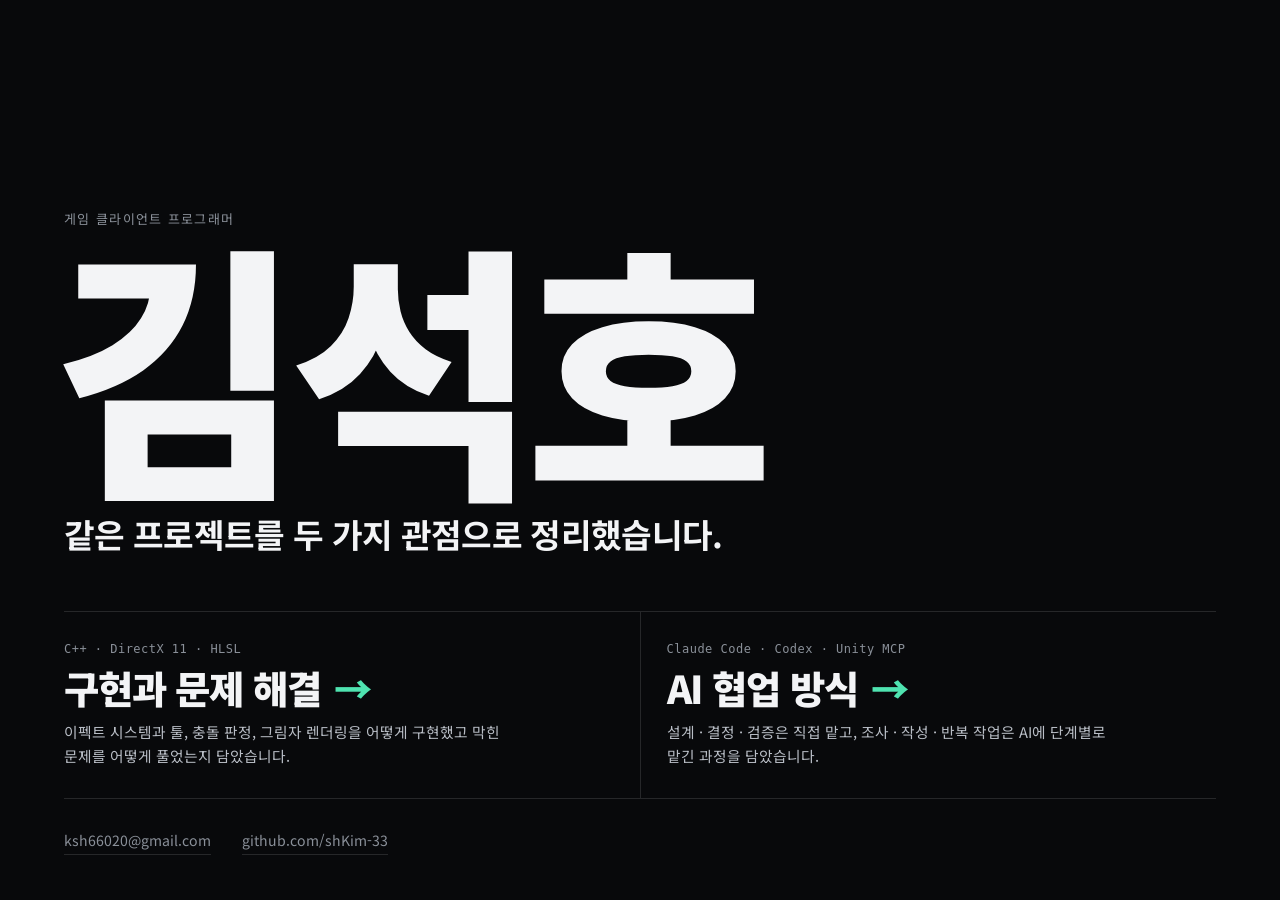
==== commit 6262ef0f: "루트를 두 포트폴리오로 안내하는 소개 페이지로 교체" ====
--- a/index.html
+++ b/index.html
@@ -11,1348 +11,50 @@
 <style>
 :root{
   --bg:#08090b; --ink:#f3f4f6; --mute:#8a9099; --line:rgba(255,255,255,.12);
-  --pass:#4fe3b0; --fail:#ff5a4d; --gut:clamp(20px,5vw,72px);
+  --pass:#4fe3b0; --gut:clamp(20px,5vw,72px);
 }
 *{box-sizing:border-box;margin:0}
-html{scroll-behavior:smooth}
 body{background:var(--bg);color:var(--ink);font-family:"Noto Sans KR",system-ui,sans-serif;line-height:1.6;word-break:keep-all;-webkit-font-smoothing:antialiased}
-a{color:inherit;text-decoration:none}
-img{display:block}
-.mono{font-family:ui-monospace,Consolas,monospace;letter-spacing:.04em}
-.eyebrow{font-size:14px;font-weight:500;color:var(--mute);letter-spacing:.08em}
-
-/* 상단 목차 */
-.top{position:fixed;inset:0 0 auto 0;z-index:10;display:flex;justify-content:space-between;align-items:center;gap:24px;
-  padding:16px var(--gut);background:linear-gradient(rgba(8,9,11,.85),rgba(8,9,11,0));font-size:14px}
-.top nav{display:flex;gap:clamp(12px,2vw,28px);color:var(--mute);overflow-x:auto;white-space:nowrap;scrollbar-width:none}
-.top nav a:hover{color:var(--ink)}
-
-/* 화면 칸 (이미지·영상이 들어갈 자리) */
-.slot{position:relative;border:1px dashed rgba(255,255,255,.22);border-radius:6px;overflow:hidden;
-  background:repeating-linear-gradient(135deg,rgba(255,255,255,.035) 0 12px,transparent 12px 24px),#0e1013}
-.slot::after{content:attr(data-label);position:absolute;left:16px;bottom:14px;right:16px;
-  font:500 12px/1.4 ui-monospace,Consolas,monospace;letter-spacing:.04em;color:var(--mute)}
-
-/* 첫 화면 */
-.hero{position:relative;min-height:100svh;display:flex;flex-direction:column;justify-content:flex-end;padding:96px var(--gut) 0}
-.hero .bg{position:absolute;inset:0;border:0;border-radius:0}
-.hero .hero-reel{inset:auto;top:50%;right:0;width:min(66vw,1500px);aspect-ratio:16/9;transform:translateY(-54%);overflow:hidden}
-.hero-reel::after{content:"";position:absolute;inset:0;pointer-events:none;background:linear-gradient(90deg,var(--bg) 0%,rgba(8,9,11,0) 30%),linear-gradient(0deg,var(--bg) 0%,rgba(8,9,11,0) 24%),linear-gradient(180deg,var(--bg) 0%,rgba(8,9,11,0) 18%)}
-.hero-reel > video,.hero-reel > img{position:absolute;inset:0;width:100%;height:100%;object-fit:cover;opacity:0;transition:opacity 1.2s ease}
-.hero-reel > img{transition:opacity 1.2s ease,transform 6s linear}
-.hero-reel > .on{opacity:1}
-.hero-reel > img.on{transform:scale(1.03)}
-.hero-cap{position:absolute;z-index:1;bottom:16px;right:var(--gut);padding:5px 11px;border-radius:999px;background:rgba(8,9,11,.66);font-size:12px;letter-spacing:.04em;color:rgba(232,234,237,.72)}
-.hero .shade{position:absolute;inset:0;background:linear-gradient(180deg,rgba(8,9,11,.62) 0%,transparent 24%),linear-gradient(90deg,rgba(8,9,11,.7) 0%,rgba(8,9,11,.3) 45%,rgba(8,9,11,0) 70%),linear-gradient(0deg,var(--bg) 0%,transparent 35%)}
-.hero > *:not(.bg):not(.shade){position:relative}
-.hero h1{font-size:clamp(96px,21vw,340px);font-weight:900;line-height:.92;letter-spacing:-.04em;margin:8px 0 0 -.04em}
-.say{font-size:clamp(22px,2.7vw,42px);font-weight:700;line-height:1.35;letter-spacing:-.02em;max-width:20em;margin-top:clamp(20px,3vw,40px)}
-.lead{font-size:clamp(15px,1.2vw,18px);color:var(--mute);max-width:38em;margin-top:16px}
-.index{display:grid;grid-template-columns:repeat(4,1fr);gap:24px;margin-top:clamp(32px,6vh,72px);padding:18px 0 26px;border-top:1px solid var(--line);font-size:14px}
-.index a{display:block;color:var(--mute)}
-.index i{font-style:normal;display:block;font-size:11px;margin-bottom:2px}
-.index strong{color:var(--ink);font-weight:700;font-size:16px;display:block}
-
-/* 장면 도입 */
-.intro{min-height:60svh;display:flex;flex-direction:column;justify-content:center;padding:96px var(--gut) 48px}
-.intro h2{font-size:clamp(34px,5.4vw,88px);font-weight:900;line-height:1.16;letter-spacing:-.035em;max-width:13em;margin-top:20px}
-.intro h2 em{font-style:normal;color:var(--fail)}
-.intro h2 u{text-decoration:none;color:var(--pass)}
-.intro > p{color:var(--mute);margin-top:28px;font-size:clamp(15px,1.3vw,19px);max-width:40em}
-.intro.two{display:grid;grid-template-columns:1.1fr 1fr;gap:clamp(28px,6vw,96px);align-items:center}
-.intro.two h2{font-size:clamp(30px,4vw,64px)}
-/* 사례·난관 제목: 빈 높이 없이 바로 아래 내용과 한 화면에 */
-.intro.head{min-height:0;justify-content:flex-start;padding:clamp(72px,12vh,140px) var(--gut) 0}
-.intro.head h2{font-size:clamp(30px,4vw,64px);max-width:20em}
-.intro.head > p{margin-top:18px}
-.intro.head + .row,.intro.head + .trio{padding-top:clamp(24px,4vh,48px)}
-
-/* 스크롤 고정 무대: 장면이 겹쳐 있다가 스크롤에 따라 바뀐다 */
-.stage{position:relative}
-.stage .pin{position:sticky;top:0;height:100svh;overflow:hidden}
-.layer{position:absolute;inset:0;display:flex;flex-direction:column;align-items:center;justify-content:center;text-align:center;
-  padding:80px var(--gut) 40px;opacity:0;transform:scale(.97);transition:opacity .5s,transform .7s cubic-bezier(.2,.7,.2,1);pointer-events:none}
-.layer.on{opacity:1;transform:none}
-.big{font-size:clamp(150px,34vw,520px);font-weight:900;line-height:.86;letter-spacing:-.06em}
-.big small{font-size:.28em;letter-spacing:-.02em;margin-left:.08em}
-.big.pass{color:var(--pass)} .big.fail{color:var(--fail)}
-.cap{font-size:clamp(20px,2.5vw,38px);font-weight:700;letter-spacing:-.02em;line-height:1.4;margin-top:clamp(16px,3vh,36px);max-width:24em}
-.ticks{display:flex;gap:clamp(5px,1vw,12px);margin-top:clamp(18px,3vh,36px)}
-.ticks span{width:clamp(14px,2.4vw,34px);height:5px;border-radius:3px;background:rgba(255,255,255,.14);transition:background .2s}
-.ticks span.on{background:var(--pass)}
-
-/* 무대 변형: 프로젝트별 변화 */
-.beat{align-items:stretch;text-align:left;display:grid;grid-template-columns:1.2fr 1fr;gap:clamp(24px,5vw,80px);align-items:center}
-.beat h3{font-size:clamp(40px,6.4vw,112px);font-weight:900;line-height:1.02;letter-spacing:-.04em;margin:10px 0 0 -.03em}
-.beat .kw{font-size:clamp(17px,1.7vw,26px);font-weight:700;color:var(--pass);margin-top:clamp(16px,3vh,32px)}
-.beat p{font-size:clamp(16px,1.5vw,23px);color:#b9bec6;margin-top:12px;max-width:26em}
-.beat .num{font-size:clamp(110px,20vw,330px);font-weight:900;line-height:.85;letter-spacing:-.06em;text-align:right;
-  background:linear-gradient(180deg,var(--ink) 10%,rgba(243,244,246,.12) 95%);-webkit-background-clip:text;background-clip:text;-webkit-text-fill-color:transparent}
-.beat .num span{display:block;font-size:15px;font-weight:500;letter-spacing:.06em;-webkit-text-fill-color:var(--mute);margin-top:18px}
-.rail{position:absolute;left:var(--gut);right:var(--gut);bottom:30px;display:grid;grid-template-columns:repeat(4,1fr);gap:10px;font-size:13px;color:var(--mute)}
-.rail span{border-top:2px solid var(--line);padding-top:10px;transition:color .3s,border-color .3s}
-.rail span.on{color:var(--ink);border-color:var(--ink)}
-
-/* 숫자 옆에 떠 있는 근거 화면 */
-.duo{display:grid;grid-template-columns:1fr 1fr;gap:clamp(24px,4vw,64px);align-items:center;text-align:left}
-.duo .big{font-size:clamp(120px,21vw,330px)}
-.duo .cap{font-size:clamp(18px,2vw,30px)}
-.float{position:relative;height:min(66svh,44vw)}
-.float img,.float .slot{display:block;width:100%;aspect-ratio:16/10;object-fit:cover;border-radius:8px;border:1px solid var(--line);flex:none}
-/* 3장 이상: 두 줄로 맞춰 서서 위아래로 천천히 흐른다 */
-.float.roll{display:grid;grid-template-columns:1fr 1fr;gap:14px;overflow:hidden;
-  -webkit-mask-image:linear-gradient(transparent,#000 14%,#000 86%,transparent);mask-image:linear-gradient(transparent,#000 14%,#000 86%,transparent)}
-.float .col{display:flex;flex-direction:column;gap:14px;animation:rollup 36s linear infinite}
-.float .col + .col{animation-name:rolldown}
-@keyframes rollup{to{transform:translateY(calc(-50% - 7px))}}
-@keyframes rolldown{from{transform:translateY(calc(-50% - 7px))}}
-/* 1~2장: 가운데에 맞춰 세우고 살짝 오르내린다 */
-.float.few{display:flex;flex-direction:column;justify-content:center;gap:14px}
-.float.few > *{width:64%;margin-left:auto;animation:bob 6s ease-in-out infinite alternate}
-.float.few > :nth-child(2){animation-delay:-6s;animation-direction:alternate-reverse}
-.float.few > :only-child{width:100%}
-.float.few > .bare{border:0;aspect-ratio:auto;mix-blend-mode:lighten}
-@keyframes bob{from{translate:0 -6px}to{translate:0 6px}}
-.beat .num{font-size:clamp(72px,10vw,170px);text-align:left;margin-top:3vh}
-.beat .num span{display:inline-block;margin:0 0 0 18px;vertical-align:baseline}
-
-/* 무대 변형: 화면 전체 이미지 + 글 */
-.shot{align-items:flex-start;justify-content:flex-end;text-align:left;padding-bottom:9vh}
-.shot > img{position:absolute;inset:0;width:100%;height:100%;object-fit:cover}
-.shot::before{content:"";position:absolute;inset:0;z-index:1;background:linear-gradient(0deg,var(--bg) 4%,rgba(8,9,11,.72) 34%,rgba(8,9,11,.1) 70%)}
-.shot > *:not(img){position:relative;z-index:2}
-.shot.doc{justify-content:center;padding-bottom:40px}
-.shot.doc::before{content:none}
-.shot.doc > iframe{aspect-ratio:16/10;background:#0e2a4d;pointer-events:none}
-.shot.doc > img,.shot.doc > iframe{position:absolute;inset:auto var(--gut) auto auto;top:50%;transform:translateY(-50%);width:min(56vw,calc(76svh*1.6));height:auto;max-height:76svh;object-fit:contain;border-radius:8px;border:1px solid var(--line);box-shadow:0 30px 80px rgba(0,0,0,.6)}
-.shot.doc .cap{max-width:min(13em,30vw);font-size:clamp(18px,1.9vw,29px)}
-/* 캡션: 종류 표시(<b>) + 한 줄 설명. 이미지 위에 얹을 때만 배경을 깐다(.ex-swap .tag 등) */
-.tag{display:block;font-size:clamp(14px,1.05vw,17px);font-weight:500;line-height:1.5;letter-spacing:-.01em;color:#d3d7dd}
-.tag b{display:inline-block;margin-right:.7em;font-size:.78em;font-weight:700;letter-spacing:.06em;color:var(--mute)}
-.tag.k-game b{color:var(--pass)} .tag.k-art b{color:#8fb4ff} .tag.k-code b{color:#e6c07b} .tag.k-ed b{color:#c4a6ff}
-
-/* 코드 블록: 캡처 대신 페이지 안에 직접 쓴 코드 */
-.code{margin:0;text-align:left;white-space:pre;tab-size:4;overflow:hidden;background:#0c0f13;border:1px solid var(--line);border-radius:8px;
-  padding:clamp(16px,1.7vw,28px) clamp(18px,2vw,34px);font:500 clamp(12px,1.08vw,18px)/1.75 ui-monospace,"Cascadia Code",Consolas,monospace;color:#aeb4bd;letter-spacing:0;font-variant-ligatures:none}
-.code b{font-weight:500;color:#9aa8ff}
-.code i{font-style:normal;color:var(--ink)}
-.code s{text-decoration:none;color:#e6c07b}
-.code u{text-decoration:none;color:var(--mute)}
-.code mark{display:block;margin:0 calc(-1*clamp(18px,2vw,34px));padding:0 clamp(18px,2vw,34px);background:rgba(79,227,176,.09);box-shadow:inset 2px 0 var(--pass);color:var(--ink)}
-.shot.doc > .code{position:absolute;right:var(--gut);top:50%;transform:translateY(-50%);width:min(56vw,calc(76svh*1.6));box-shadow:0 30px 80px rgba(0,0,0,.6)}
-.float > .code{aspect-ratio:auto;flex:none}
-/* 문서 발췌: 계획서·기록·AGENTS.md를 캡처 대신 페이지 안 글로. 원문 그대로 옮기고 생략은 <u>…</u> */
-.paper{margin:0;text-align:left;background:#0c0f13;border:1px solid var(--line);border-radius:8px;padding:clamp(14px,1.4vw,24px) clamp(16px,1.7vw,28px);
-  font-size:clamp(14px,1.05vw,17px);line-height:1.65;color:#aeb4bd;letter-spacing:-.005em;overflow:hidden}
-.paper-h{margin:calc(-1*clamp(14px,1.4vw,24px)) calc(-1*clamp(16px,1.7vw,28px)) clamp(10px,1.2vw,16px);padding:9px clamp(16px,1.7vw,28px);
-  border-bottom:1px solid var(--line);font:500 12px/1.4 ui-monospace,Consolas,monospace;color:var(--mute);word-break:break-all}
-.paper h5{margin:0 0 .3em;font-size:1.06em;font-weight:700;color:var(--ink)}
-.paper h5:not(:first-of-type){margin-top:.9em}
-.paper p,.paper ul{margin:0;max-width:none;font-size:inherit;line-height:inherit;color:inherit}
-.paper p + p{margin-top:.45em}
-.paper ul{padding-left:1.1em}
-.paper b{color:var(--ink);font-weight:700}
-.paper code{font:inherit;color:#d6dae0;background:rgba(255,255,255,.06);padding:0 .3em;border-radius:3px}
-.paper.mono{font-family:ui-monospace,Consolas,monospace;font-size:clamp(12px,.92vw,15px)}
-.paper.mono code{background:none;padding:0}
-.paper mark{display:block;margin:.35em calc(-1*clamp(16px,1.7vw,28px));padding:.2em clamp(16px,1.7vw,28px);background:rgba(79,227,176,.09);box-shadow:inset 2px 0 var(--pass);color:var(--ink)}
-.paper u{text-decoration:none;color:var(--mute)}
-.paper.ls{font:500 clamp(12px,.9vw,15px)/1.75 ui-monospace,Consolas,monospace;white-space:pre}
-.float > .paper{flex:none}
-.float.few > .paper{width:100%}
-.float.few > .paper:only-child{font-size:clamp(15px,1.25vw,20px)}
-.trio .paper{margin-top:22px}
-
-/* 프로젝트 첫 장면 */
-.proj{position:relative;min-height:100svh;display:flex;flex-direction:column;justify-content:center;padding:96px var(--gut) 64px;overflow:hidden}
-.proj > *:not(.ov){position:relative}
-.proj .ov{position:absolute;right:-8vw;top:46%;width:min(78vw,150svh);transform:translateY(-50%);mix-blend-mode:lighten;
-  -webkit-mask-image:radial-gradient(closest-side,#000 72%,transparent);mask-image:radial-gradient(closest-side,#000 72%,transparent)}
-.proj h2{font-size:clamp(60px,10.5vw,190px);font-weight:900;line-height:.95;letter-spacing:-.045em;margin:14px 0 0 -.04em;text-shadow:0 0 40px var(--bg)}
-.proj .say{font-size:clamp(19px,2vw,30px);max-width:19em;text-shadow:0 0 24px var(--bg),0 0 8px var(--bg)}
-.who{display:grid;grid-template-columns:repeat(2,minmax(0,24em));gap:8px clamp(20px,4vw,56px);margin-top:clamp(18px,3vh,32px);font-size:clamp(14px,1.1vw,16px);text-shadow:0 0 12px var(--bg)}
-.who dt{font-size:12px;font-weight:700;letter-spacing:.12em;color:var(--pass);margin-bottom:4px}
-.who div + div dt{color:var(--mute)}
-.who dd{margin:0}
-.who div + div dd{color:var(--mute)}
-.acts{display:flex;flex-wrap:wrap;align-items:center;gap:12px 26px;margin-top:clamp(24px,4vh,44px);font-size:15px;font-weight:700}
-.acts a{border-bottom:1px solid currentColor;padding-bottom:3px}
-.acts a.go{border:0;background:var(--ink);color:var(--bg);padding:13px 22px;border-radius:999px}
-.acts span{color:var(--mute);font-weight:500}
-.tagr{position:absolute!important;right:var(--gut);bottom:28px;font-size:clamp(13px,.95vw,15px);font-weight:500;color:#aab0b8}
-
-/* 옆으로 흐르는 플레이 화면 */
-.reel{height:220vh}
-.reel .pin{position:sticky;top:0;height:100svh;overflow:hidden;display:flex;flex-direction:column;justify-content:center}
-.reel .eyebrow{padding:0 var(--gut);margin-bottom:22px}
-.track{display:flex;gap:clamp(12px,2vw,32px);padding:0 var(--gut);width:max-content;will-change:transform}
-.track figure{margin:0;width:min(66vw,calc((100svh - 240px)*16/9))}
-.track img{width:100%;aspect-ratio:16/9;object-fit:cover;border-radius:6px}
-.track figcaption{margin-top:12px;font-size:clamp(15px,1.3vw,20px);font-weight:700}
-.track figcaption i{font-style:normal;font-size:12px;color:var(--mute);margin-right:10px}
-
-/* 작업 순서 */
-.flow{list-style:none;padding:0;counter-reset:f}
-.flow li{counter-increment:f;display:grid;grid-template-columns:2.4em 1fr;align-items:baseline;padding:clamp(10px,1.6vh,18px) 0;border-top:1px solid var(--line);font-size:clamp(17px,1.7vw,26px);font-weight:700;letter-spacing:-.01em}
-.flow li::before{content:"0" counter(f);font:500 12px ui-monospace,Consolas,monospace;color:var(--mute)}
-.flow b{font-size:.62em;font-weight:500;color:var(--pass);margin-left:.5em;white-space:nowrap}
-.flow + p{margin-top:18px;color:var(--mute);font-size:15px}
-
-/* 고정 화면 + 흐르는 글 */
-.split{display:grid;grid-template-columns:1.15fr 1fr;gap:clamp(28px,5vw,88px);padding:0 var(--gut)}
-.split .view{position:sticky;top:0;height:100svh;display:flex;flex-direction:column;justify-content:center}
-.view .note{margin-top:12px;font-size:12px;color:var(--mute)}
-.shots{display:grid;grid-template-columns:repeat(3,1fr);gap:6px;width:100%}
-.shots figure{position:relative;margin:0;overflow:hidden;border-radius:4px;background:#0e1013;aspect-ratio:16/10}
-.shots img{width:100%;height:100%;object-fit:cover}
-.shots figcaption{position:absolute;left:6px;top:6px;padding:3px 8px;border-radius:4px;background:rgba(8,9,11,.82);color:var(--ink);font-size:13px;font-weight:600;line-height:1.4}
-.step{min-height:64svh;display:flex;flex-direction:column;justify-content:center;opacity:.28;transition:opacity .4s}
-.step.on{opacity:1}
-.step .k,.row .k{font-size:13px;font-weight:700;letter-spacing:.14em;color:var(--mute)}
-.step .k b,.row .k b{color:var(--ink);font-size:clamp(40px,5vw,76px);font-weight:900;letter-spacing:-.04em;display:block;line-height:1.1;margin-top:6px}
-.step p,.row .txt p{font-size:clamp(18px,1.75vw,27px);line-height:1.6;color:#b9bec6;margin-top:22px;letter-spacing:-.01em}
-.step p b,.row .txt p b{color:var(--ink);font-weight:700}
-
-/* 정리 구간: 화면과 글을 한 화면에 함께 (스크롤 고정 없음) */
-.row{display:grid;grid-template-columns:1.3fr 1fr;gap:clamp(28px,5vw,88px);align-items:center;padding:clamp(44px,9vh,110px) var(--gut)}
-.row.wide{grid-template-columns:1.7fr 1fr}
-.row.flip > :first-child{order:2}
-.row .media{min-width:0}
-.row .media > img,.row .media > iframe{display:block;width:100%;height:auto;border-radius:8px;border:1px solid var(--line)}
-.row .media > iframe{aspect-ratio:16/10;background:#0e2a4d;pointer-events:none}
-.row .media > .tag{margin-top:12px}
-.row .txt h3{font-size:clamp(24px,2.5vw,40px);font-weight:900;line-height:1.3;letter-spacing:-.03em}
-.row .txt p + .k{margin-top:clamp(28px,5vh,56px)}
-.row .media > .tag,.row .media > .code + .tag{margin-top:12px}
-.row .txt p.sub{font-size:clamp(15px,1.2vw,18px);color:var(--mute);margin-top:16px}
-.pts{list-style:none;padding:0;margin-top:clamp(18px,3vh,30px)}
-.pts li{display:grid;grid-template-columns:7.5em 1fr;align-items:baseline;padding:11px 0;border-top:1px solid var(--line);font-size:clamp(15px,1.25vw,19px);color:#b9bec6}
-.pts b{font:500 12px ui-monospace,Consolas,monospace;letter-spacing:.06em;color:var(--pass)}
-/* 숫자 세 개를 한 줄로 */
-.trio{display:grid;grid-template-columns:repeat(3,1fr);gap:clamp(20px,3.4vw,60px);align-items:start;padding:clamp(30px,6vh,80px) var(--gut)}
-.trio .big{font-size:clamp(64px,10vw,168px);margin-top:10px}
-.trio .cap{font-size:clamp(16px,1.45vw,22px);margin-top:16px;max-width:none}
-.trio img,.trio .slot{display:block;width:100%;aspect-ratio:16/10;object-fit:cover;border-radius:6px;border:1px solid var(--line);margin-top:22px}
-
-/* 큰 숫자로 닫는 장면 */
-.out{position:relative;overflow:hidden;display:flex;flex-direction:column;justify-content:center;padding:clamp(64px,12vh,140px) var(--gut)}
-.out > *:not(.bgimg){position:relative}
-.bgimg{position:absolute;inset:0;background:linear-gradient(90deg,var(--bg) 0%,rgba(8,9,11,.82) 45%,rgba(8,9,11,.35) 100%),linear-gradient(0deg,var(--bg) 0%,transparent 30%,transparent 75%,var(--bg) 100%),var(--img) center/cover}
-.bgimg::after{content:attr(data-label);position:absolute;right:var(--gut);bottom:28px;font-size:clamp(13px,.95vw,15px);font-weight:500;line-height:1.4;color:#aab0b8}
-.out .big{font-size:clamp(130px,26vw,420px)}
-.out .cap{max-width:22em}
-.out .after{max-width:34em;margin-top:clamp(16px,3vh,32px);font-size:clamp(16px,1.4vw,22px);line-height:1.6;color:#b9bec6}
-
-/* 문서 창 + 글 */
-.lit{display:grid;grid-template-columns:1fr 1.1fr;gap:clamp(28px,6vw,96px);align-items:center;min-height:100svh;padding:64px var(--gut);overflow:hidden}
-.lit p{font-size:clamp(18px,1.75vw,27px);line-height:1.6;color:#b9bec6;letter-spacing:-.01em}
-.lit p + p{margin-top:1.2em}
-.lit p b{color:var(--ink)}
-.lit figure{margin:0}
-.lit figure img{width:100%;border-radius:8px;border:1px solid var(--line);box-shadow:0 40px 100px rgba(0,0,0,.7)}
-.lit figcaption{margin-top:14px}
-
-/* 프로젝트 마무리 */
-.end{padding:12vh var(--gut) 8vh}
-.floors{display:grid;grid-template-columns:repeat(4,1fr);gap:clamp(8px,2vw,28px)}
-.floors figure{margin:0}
-.floors img{width:100%;aspect-ratio:16/10;object-fit:contain;mix-blend-mode:lighten;opacity:.55}
-.floors .me img{opacity:1}
-.floors figcaption{font-size:clamp(13px,.95vw,15px);color:#aab0b8;margin-top:8px}
-.floors .me figcaption{color:var(--pass);font-weight:700}
-.nextp{display:block;margin-top:14vh;color:var(--mute);transition:color .3s}
-.nextp:hover{color:var(--ink)}
-.nextp h2{font-size:clamp(40px,6vw,100px);font-weight:900;letter-spacing:-.04em;line-height:1.1;margin-top:8px}
-.next{border-top:1px solid var(--line);margin:0 var(--gut);padding:28px 0 64px;color:var(--mute);font-size:14px;display:flex;justify-content:space-between;gap:16px;flex-wrap:wrap}
-
-@media (max-width:800px),(max-aspect-ratio:5/4){
-  .hero{padding-top:calc(56px + 56.25vw)}
-  .hero .hero-reel{top:56px;width:100%;transform:none}
-  .hero-cap{bottom:auto;top:10px}
-  .hero-reel::after{background:linear-gradient(0deg,var(--bg) 0%,rgba(8,9,11,0) 30%)}
+main{min-height:100svh;display:flex;flex-direction:column;justify-content:flex-end;padding:96px var(--gut) clamp(28px,5vh,56px)}
+.eyebrow{font-size:13px;letter-spacing:.1em;color:var(--mute)}
+h1{font-size:clamp(96px,21vw,340px);font-weight:900;line-height:.92;letter-spacing:-.04em;margin:8px 0 0 -.04em}
+.say{margin-top:clamp(18px,3vh,32px);font-size:clamp(20px,2.6vw,40px);font-weight:700;line-height:1.35;letter-spacing:-.02em}
+nav{margin-top:clamp(32px,6vh,72px);display:grid;grid-template-columns:1fr 1fr;border-top:1px solid var(--line)}
+nav a{display:block;padding:clamp(20px,3.4vh,36px) clamp(16px,2vw,32px) clamp(20px,3.4vh,36px) 0;color:inherit;text-decoration:none;border-bottom:1px solid var(--line)}
+nav a + a{padding-left:clamp(16px,2vw,32px);border-left:1px solid var(--line)}
+nav i{display:block;font:500 12px ui-monospace,Consolas,monospace;font-style:normal;letter-spacing:.04em;color:var(--mute)}
+nav b{display:block;margin-top:8px;font-size:clamp(24px,3vw,46px);font-weight:900;letter-spacing:-.03em;line-height:1.2}
+nav b::after{content:"→";display:inline-block;margin-left:.35em;color:var(--pass);transition:transform .2s}
+nav a:hover b::after,nav a:focus-visible b::after{transform:translateX(.25em)}
+nav span{display:block;margin-top:10px;max-width:30em;font-size:clamp(14px,1.15vw,17px);color:#b9bec6}
+nav a:focus-visible{outline:2px solid var(--pass);outline-offset:-2px}
+.contact{margin-top:clamp(20px,3.4vh,36px);display:flex;gap:clamp(16px,2.4vw,36px);flex-wrap:wrap;font-size:clamp(14px,1.1vw,17px)}
+.contact a{color:var(--mute);text-decoration:none;border-bottom:1px solid var(--line);padding-bottom:2px}
+@media (max-width:700px){
+  nav{grid-template-columns:1fr}
+  nav a + a{padding-left:0;border-left:0}
 }
-@media (max-width:800px){
-  .index{grid-template-columns:repeat(2,1fr)}
-  .intro.two,.lit{grid-template-columns:1fr}
-  .beat{display:flex;align-items:flex-start;justify-content:center}
-  .beat .num{font-size:72px}
-  .duo{display:flex;flex-direction:column;align-items:flex-start;justify-content:center}
-  .float{order:-1;width:100%;height:30svh;flex:none}
-  .beat .float{order:0;margin-top:20px;height:24svh}
-  .beat .float:has(.paper){height:auto}
-  .beat .float > .paper + .paper{display:none}
-  .shot.doc{justify-content:flex-end;padding-bottom:9vh}
-  .shot.doc > img,.shot.doc > iframe{inset:84px var(--gut) auto var(--gut);transform:none;width:calc(100% - 2*var(--gut));max-height:46svh}
-  .shot.doc .cap{max-width:none}
-  .shot.doc > .code{inset:84px var(--gut) auto var(--gut);transform:none;width:auto;max-height:46svh;font-size:11px;padding:14px 16px}
-  .code mark{margin:0 -16px;padding:0 16px}
-  .who{grid-template-columns:1fr}
-  .proj .ov{opacity:.5}
-  .split{grid-template-columns:1fr;gap:0}
-  .split .view{top:52px;height:auto;padding:12px 0;background:var(--bg);z-index:2}
-  .step{min-height:60svh}
-  .row,.row.wide,.trio{grid-template-columns:1fr}
-  .row.flip > :first-child{order:0}
-  .pts li{grid-template-columns:6em 1fr}
-  .floors{grid-template-columns:repeat(2,1fr)}
-}
-@media (prefers-reduced-motion:reduce){html{scroll-behavior:auto}*{transition:none!important;animation:none!important}}
-</style>
-<style data-part="ex">
-/* E1 · 첫 장면: 배경 이미지 왼쪽(행성·인물)을 눌러 글자를 읽히게 */
-.proj > .ex-shade{position:absolute;inset:0;pointer-events:none;background:linear-gradient(90deg,rgba(8,9,11,.88) 0%,rgba(8,9,11,.55) 38%,rgba(8,9,11,0) 66%)}
-
-/* E2~E3 · 빛 컷: 아래 25%만 어둡게, 켜질 때 흰 빛이 빠지며 드러난다 */
-.shot.ex-light::before{background:linear-gradient(180deg,rgba(8,9,11,.7) 0%,rgba(8,9,11,0) 20%),linear-gradient(0deg,var(--bg) 0%,rgba(8,9,11,.55) 12%,rgba(8,9,11,0) 25%)}
-.shot.ex-light::after{content:"";position:absolute;inset:0;z-index:3;background:#fff;opacity:0;pointer-events:none}
-.layer.on.ex-light::after{animation:ex-flash .5s ease-out}
-.layer.on.ex-light > img{animation:ex-bright .5s ease-out}
-.ex-light .cap,.ex-light .tag{text-shadow:0 0 24px var(--bg),0 0 8px var(--bg)}
-.ex-light .cap{max-width:30em}
-.ex-emit{display:flex;flex-wrap:wrap;align-items:center;gap:6px 8px;margin-top:clamp(12px,2vh,20px)}
-.ex-emit b{margin-right:4px;font-size:clamp(14px,1.05vw,17px);font-weight:700;color:var(--pass)}
-.ex-emit span{padding:3px 10px;border:1px solid rgba(255,255,255,.22);border-radius:999px;background:rgba(8,9,11,.6);font:500 clamp(12px,.9vw,14px)/1.5 ui-monospace,Consolas,monospace;color:#d6dae0}
-.ex-show-h{position:absolute;top:84px;left:var(--gut);z-index:3;color:rgba(232,234,237,.85);text-shadow:0 0 12px var(--bg),0 0 4px var(--bg)}
-.rail.ex-rail{z-index:3}
-@keyframes ex-flash{from{opacity:.85}to{opacity:0}}
-@keyframes ex-bright{from{filter:brightness(1.5)}to{filter:brightness(1)}}
-
-/* 맞바꿈 컷: 같은 자리에 A·B를 겹치고 세로 경계선이 훑는다 */
-.ex-swap{position:relative;width:100%;aspect-ratio:2560/1392;overflow:hidden;border-radius:8px;border:1px solid var(--line);background:#0e1013}
-.ex-swap > img{position:absolute;inset:0;width:100%;height:100%;object-fit:contain}
-.ex-swap .ex-line{position:absolute;top:0;bottom:0;left:100%;z-index:2;width:2px;margin-left:-1px;background:#fff;box-shadow:0 0 14px rgba(255,255,255,.55)}
-.ex-swap .tag{position:absolute;left:14px;top:14px;z-index:3;max-width:calc(100% - 28px);width:max-content;padding:8px 13px;border-radius:6px;background:rgba(8,9,11,.85);border:1px solid var(--line)}
-.ex-auto .tag{font-size:clamp(15px,1.25vw,20px);font-weight:700}
-.ex-auto .ex-tag-b{color:var(--pass)}
-.ex-file{margin-top:10px;font-size:13px;color:var(--mute)}
-.ex-note{margin-top:12px;font-size:clamp(14px,1.15vw,17px);color:var(--mute)}
-
-/* E4 · 적용 전/후: 자동 반복 (왼→오 2.4초, 1.6초 멈춤, 오→왼 2.4초, 1.6초 멈춤) */
-.ex-tool{min-height:100svh;display:flex;flex-direction:column;justify-content:center;align-items:center;padding:96px 3vw 64px}
-.ex-tool .ex-col{width:min(100%,calc((100svh - 430px)*2560/1392))}
-.ex-tool .ex-swap{margin-top:18px}
-.ex-auto .ex-b{animation:ex-wipe 8s ease-in-out infinite}
-.ex-auto .ex-line{animation:ex-sweep 8s ease-in-out infinite}
-.ex-auto .ex-tag-a{opacity:0;animation:ex-tag-a 8s linear infinite}
-.ex-auto .ex-tag-b{animation:ex-tag-b 8s linear infinite}
-@keyframes ex-wipe{0%{clip-path:inset(0 100% 0 0)}30%,50%{clip-path:inset(0 0 0 0)}80%,100%{clip-path:inset(0 100% 0 0)}}
-@keyframes ex-sweep{0%{left:0}30%,50%{left:100%}80%,100%{left:0}}
-@keyframes ex-tag-a{0%,14.9%{opacity:1}15%,64.9%{opacity:0}65%,100%{opacity:1}}
-@keyframes ex-tag-b{0%,14.9%{opacity:0}15%,64.9%{opacity:1}65%,100%{opacity:0}}
-
-/* E6 · hook 큰 글자: 4글자라 열 폭에 맞춰 줄인다 */
-.row .big.ex-hook{font-size:clamp(90px,15vw,240px);margin-bottom:clamp(14px,2.4vh,26px)}
-.ex-hookmedia{display:grid;gap:14px}
-.ex-hookmedia > .code.ex-code{font-size:clamp(11px,.95vw,17px)}
-.row .txt p.ex-note{font-size:clamp(14px,1.15vw,17px);color:var(--mute);margin-top:14px}
-
-/* E5 · 계획서 화면 칸 */
-.flow + p + p.ex-more{margin-top:10px;color:var(--mute);font-size:15px}
-.tag.ex-plan-tag{margin-top:24px}
-.paper.ex-plan{margin-top:10px}
-
-/* E8 · 툴 화면 ↔ 게임 화면: 스크롤로 맞바꿈 */
-.ex-pair .ex-col{width:min(100%,calc((100svh - 250px)*2560/1392));text-align:left}
-.ex-pair .cap{font-size:clamp(18px,1.9vw,29px);max-width:none}
-.ex-scroll .ex-b{object-fit:cover;clip-path:inset(0 100% 0 0)}
-.ex-scroll .ex-line{left:0;opacity:0}
-.ex-txt{display:grid}
-.ex-txt > .ex-cap-a,.ex-txt > .ex-cap-b{grid-area:1/1}
-.ex-pair .ex-tag-a,.ex-pair .ex-tag-b,.ex-pair .ex-cap-a,.ex-pair .ex-cap-b{transition:opacity .3s}
-.ex-pair .ex-tag-b,.ex-pair .ex-cap-b,.ex-pair.ex-past .ex-tag-a,.ex-pair.ex-past .ex-cap-a{opacity:0}
-.ex-pair.ex-past .ex-tag-b,.ex-pair.ex-past .ex-cap-b{opacity:1}
-
-@media (max-width:800px){
-  .proj > .ex-shade{background:linear-gradient(0deg,rgba(8,9,11,.7),rgba(8,9,11,.35))}
-  .proj h2.ex-title{font-size:clamp(44px,15vw,60px)}
-  .shot.ex-light::before{background:linear-gradient(0deg,var(--bg) 0%,rgba(8,9,11,.6) 24%,rgba(8,9,11,0) 42%)}
-  .ex-tool{padding:84px var(--gut) 48px}
-  .ex-tool .ex-col{width:100%}
-  .ex-swap .tag{left:8px;top:8px;max-width:calc(100% - 16px);padding:6px 10px;font-size:13px}
-}
-@media (prefers-reduced-motion:reduce){
-  /* 빛 컷은 그냥 페이드, 맞바꿈 자동 반복은 꺼지고 '적용 후'만 보인다 */
-  .layer.ex-light{transform:none;transition:opacity .5s!important}
-  .ex-auto .ex-line{display:none}
-}
-</style>
-<style data-part="sp">
-/* S2 · 중력 축 전환: 층이 정해진 가장자리에서 이동해 들어오고, 이전 층은 반대쪽으로 밀려 나간다 */
-.layer.sp-ax{opacity:1;background:var(--bg);align-items:center;justify-content:flex-start;text-align:left;padding:72px var(--gut) 0;
-  --sp-w:min(100%,calc((100svh - 268px)*16/9));transition:transform .7s cubic-bezier(.2,.7,.2,1),opacity .7s cubic-bezier(.2,.7,.2,1)}
-/* 게임 화면은 자르지 않고 통째로, 글은 그 아래 한 줄 */
-.sp-ax > img{width:var(--sp-w);aspect-ratio:16/9;object-fit:cover;border-radius:6px;flex:none}
-.sp-band{display:flex;align-items:flex-end;gap:clamp(16px,3vw,56px);width:var(--sp-w);margin-top:18px}
-.sp-band > div{flex:none}
-.sp-band .cap{margin:0 0 .35em;font-size:clamp(15px,1.45vw,22px);max-width:27em}
-.layer.sp-ax.sp-from-top{transform:translateY(-100%)}
-.layer.sp-ax.sp-from-right{transform:translateX(100%)}
-.layer.sp-ax.sp-from-bottom{transform:translateY(100%)}
-.layer.sp-ax.sp-from-none{opacity:0;transform:none}
-.layer.sp-ax.on{opacity:1;transform:none}
-.layer.sp-ax.sp-past.sp-out-down{opacity:1;transform:translateY(100%)}
-.layer.sp-ax.sp-past.sp-out-left{opacity:1;transform:translateX(-100%)}
-.layer.sp-ax.sp-past.sp-out-up{opacity:1;transform:translateY(-100%)}
-.layer.sp-ax.sp-past.sp-out-fade{opacity:0;transform:none}
-.big.sp-name{font-size:clamp(34px,4.6vw,72px);line-height:1.05;letter-spacing:-.045em;margin:4px 0 0 -.03em;white-space:nowrap}
-.rail.sp-rail{grid-template-columns:repeat(5,1fr);z-index:3}
-/* 축 표시: 세로 선(위·아래) / 가로 선(오른쪽) / 점(무중력) */
-.sp-mark{position:absolute;z-index:3;right:var(--gut);bottom:84px;width:2px;height:44px;background:var(--pass);border-radius:1px}
-.sp-mark.sp-h{width:44px;height:2px;bottom:105px}
-.sp-mark.sp-dot{width:6px;height:6px;border-radius:50%;bottom:103px;margin-right:-2px}
-.sp-mark.sp-go{animation:sp-grow .7s cubic-bezier(.2,.7,.2,1)}
-@keyframes sp-grow{from{transform:scale(0)}to{transform:scale(1)}}
-
-/* S3 · 작업 화면 칸 옆 기록 항목 세 줄, 아래 큰 단어 (고정 없음) */
-.row .txt p.sp-trio{margin-top:clamp(20px,3.4vh,36px)}
-.sp-trio span{display:block;font-size:clamp(26px,2.9vw,48px);font-weight:900;line-height:1.15;letter-spacing:-.035em;color:var(--ink)}
-.sp-trio span + span{margin-top:clamp(6px,1.2vh,14px)}
-/* S4 · 코드 두 장: 코드 칸을 넓은 쪽에 */
-.row.sp-wide-r{grid-template-columns:1fr 1.7fr}
-.row .media > .code.sp-code{font-size:clamp(11px,.95vw,17px)}
-.sp-solo{padding:clamp(32px,6vh,80px) var(--gut) clamp(56px,10vh,120px)}
-.big.sp-word{font-size:clamp(110px,22vw,340px)}
-.sp-note{color:var(--mute);font-size:clamp(15px,1.3vw,19px);margin-top:clamp(14px,2.4vh,28px);max-width:40em}
-
-@media (max-width:800px){
-  .layer.sp-ax{--sp-w:100%;justify-content:center;padding-bottom:110px}
-  .sp-band{flex-direction:column;align-items:flex-start;gap:10px}
-  .rail.sp-rail{gap:6px;font-size:12px}
-  .row.sp-wide-r{grid-template-columns:1fr}
-}
-@media (prefers-reduced-motion:reduce){
-  .layer.sp-ax{transition:none}
-  .sp-mark.sp-go{animation:none}
-}
-</style>
-<style data-part="gf">
-/* G1: 배경 이미지 폭 상한(원본 폭 1282), 제목의 작은 글자 */
-.proj .ov.gf-ov{width:min(78vw,150svh,1300px)}
-.proj h2 .gf-sm{font-size:.5em;letter-spacing:-.02em}
-
-/* G3·G5·G6 공통: 오른쪽 문서 창 폭과 그 왼쪽 글 칸 */
-.gf-win{--gf-w:min(56vw,calc(76svh*1.6),1100px)}
-.shot.doc.gf-win > img,.shot.doc.gf-win > .code{width:var(--gf-w);transition:opacity .45s .45s}
-.gf-win .gf-left{width:calc(100% - var(--gf-w) - clamp(24px,4vw,64px));display:flex;flex-direction:column}
-.gf-left .gf-h{font-size:clamp(26px,2.8vw,48px);font-weight:900;line-height:1.2;letter-spacing:-.03em;margin:12px 0 18px}
-.gf-swap{display:grid}
-.gf-swap > *{grid-area:1/1;justify-self:start;transition:opacity .25s}
-
-/* G3 층 쌓기: 아래에서부터 띠가 올라와 쌓이고 앞의 띠는 남는다 */
-.gf-build .gf-h{opacity:0;transform:translateY(12px);transition:opacity .5s .3s,transform .6s .3s}
-.gf-build[data-gf-step="3"] .gf-h{opacity:1;transform:none}
-.gf-bands{display:flex;flex-direction:column-reverse;margin-top:clamp(14px,2.4vh,28px)}
-.gf-band{border-top:1px solid var(--line);padding:clamp(10px,1.6vh,18px) 0;opacity:0;transform:translateY(16svh);
-  transition:opacity .5s,transform .7s cubic-bezier(.2,.7,.2,1)}
-.gf-band b{display:block;font-size:clamp(34px,3.2vw,64px);font-weight:900;line-height:1.05;letter-spacing:-.04em}
-.gf-band span{display:block;font-size:clamp(13px,1vw,16px);color:var(--mute);margin-top:6px}
-.gf-build[data-gf-step="1"] .gf-b1,
-.gf-build[data-gf-step="2"] .gf-b1,.gf-build[data-gf-step="2"] .gf-b2,
-.gf-build[data-gf-step="3"] .gf-band{opacity:1;transform:none}
-.gf-build > img.gf-ed{opacity:0}
-.gf-build[data-gf-step="3"] > img.gf-ed{opacity:1;transition-delay:0s}
-.gf-build[data-gf-step="3"] > .gf-code{opacity:0}
-.gf-build:not([data-gf-step="3"]) > .gf-code{transition-delay:0s}
-.gf-build .gf-t2{opacity:0}
-.gf-build[data-gf-step="3"] .gf-t1{opacity:0}
-.gf-build[data-gf-step="3"] .gf-t2{opacity:1;transition-delay:.2s}
-
-/* G4 큰 숫자와 화면 칸 (고정 없음) */
-.row .big.gf-num{font-size:clamp(100px,15vw,240px);margin-top:8px}
-.row .cap.gf-cap{font-size:clamp(18px,1.9vw,29px)}
-.gf-slots{display:grid;gap:14px}
-/* G5 히트박스 세 화면 */
-.trio.gf-three img{margin-top:0}
-.trio.gf-three .tag{margin-top:14px}
-.trio.gf-three .cap{margin-top:12px}
-
-/* G6 왼쪽 작은 이미지 */
-.gf-mini{margin:20px 0 0}
-.gf-mini img{width:min(220px,100%);height:auto;border-radius:6px;border:1px solid var(--line)}
-.gf-mini figcaption{margin-top:8px;font-size:13px;color:#aab0b8}
-
-/* G8 무기 화면: 확인 표시 끄기, 아래 작은 계층 창 */
-.row .media > img.gf-hier{width:min(340px,100%);height:auto;margin-top:10px;border-radius:4px;border:1px solid var(--line)}
-
-@media (max-width:800px){
-  .gf-win{--gf-w:calc(100% - 2*var(--gut))}
-  .gf-win .gf-left{width:auto}
-  .gf-left .gf-h{font-size:22px;margin:8px 0 12px}
-  .gf-band{padding:8px 0}
-  .gf-band b{font-size:28px}
-  .gf-band span{font-size:13px;margin-top:2px}
-  .gf-mini img{width:150px}
-  .row .media > img.gf-hier{width:200px}
-}
-@media (prefers-reduced-motion:reduce){
-  .gf-band,.gf-build .gf-h{transform:none}
-}
+@media (prefers-reduced-motion:reduce){nav b::after{transition:none}}
 </style>
 </head>
 <body>
-
-<header class="top">
-  <a href="#top"><b>김석호</b></a>
-  <nav>
-    <a href="#ai">AI 협업 방식</a>
-    <a href="#do">Destiny Overclock</a>
-    <a href="#ex">Expedition 33</a>
-    <a href="#sp">SinkPoint</a>
-    <a href="#gf">Gunfire Reborn</a>
+<main>
+  <p class="eyebrow">게임 클라이언트 프로그래머</p>
+  <h1>김석호</h1>
+  <p class="say">같은 프로젝트를 두 가지 관점으로 정리했습니다.</p>
+  <nav aria-label="포트폴리오">
+    <a href="cpp-portfolio/">
+      <i>C++ · DirectX 11 · HLSL</i>
+      <b>구현과 문제 해결</b>
+      <span>이펙트 시스템과 툴, 충돌 판정, 그림자 렌더링을 어떻게 구현했고 막힌 문제를 어떻게 풀었는지 담았습니다.</span>
+    </a>
+    <a href="ai-portfolio/">
+      <i>Claude Code · Codex · Unity MCP</i>
+      <b>AI 협업 방식</b>
+      <span>설계 · 결정 · 검증은 직접 맡고, 조사 · 작성 · 반복 작업은 AI에 단계별로 맡긴 과정을 담았습니다.</span>
+    </a>
   </nav>
-</header>
-
-<!-- 첫 화면 -->
-<section class="hero" id="top">
-  <div class="bg hero-reel" aria-hidden="true">
-    <video class="on" muted playsinline preload="auto" poster="assets/video/hero_ex.webp" src="assets/video/hero_ex.mp4" data-cap="Expedition 33 모작 · 담당 이펙트"></video>
-    <img src="assets/img/do/2F_14_run_past_stunned.webp" alt="" data-cap="Destiny Overclock · 2층 플레이">
-    <img src="assets/img/sp/sp_entrance.webp" alt="" data-cap="SinkPoint · 진입 구역">
-    <video muted playsinline preload="none" poster="assets/video/hero_gf.webp" src="assets/video/hero_gf.mp4" data-cap="Gunfire Reborn 모작 · 플레이"></video>
-    <span class="hero-cap mono">Expedition 33 모작 · 담당 이펙트</span>
-  </div>
-  <div class="shade"></div>
-  <div class="eyebrow">게임 클라이언트 프로그래머</div>
-  <h1>김석호</h1>
-  <p class="say">설계·결정·검증은 제가 맡고, 조사·작성·반복 작업은 AI에 단계별로 맡겼습니다.</p>
-  <p class="lead">DirectX 11로 프레임워크와 툴을 만들던 때부터 Unity 팀 프로젝트까지, AI에게 무엇을 맡기고 무엇을 직접 확인할지를 프로젝트마다 다시 정해 왔습니다.</p>
-  <div class="index">
-    <a href="#do"><i class="mono">2026.11 · 9일 · Unity 3인 팀</i><strong>Destiny Overclock</strong></a>
-    <a href="#ex"><i class="mono">2026.05–07 · DirectX 11 · 8인 팀</i><strong>Expedition 33 모작</strong></a>
-    <a href="#sp"><i class="mono">2026.08 · 5일 · Unity 2인 팀</i><strong>SinkPoint</strong></a>
-    <a href="#gf"><i class="mono">2026.01–04 · DirectX 11 · 개인</i><strong>Gunfire Reborn 모작</strong></a>
-  </div>
-</section>
-
-<!-- A1 · AI 협업 방식 도입 -->
-<section class="intro" id="ai">
-  <div class="eyebrow">AI 협업 방식</div>
-  <h2>네 프로젝트, 맡기는 방식이 <u>매번 달랐습니다</u></h2>
-  <p>지금은 이렇게 나눕니다. 방향은 직접 해 볼 수 있는 시안으로 정하고, 지시는 계획서로 남기고, 실행은 단계별로 맡기고, 확인은 직접 플레이로 합니다. 잘못 맡긴 일은 기록해 두었다가 다음 지시에 반영합니다.</p>
-</section>
-
-<!-- A2 · 프로젝트별 변화 -->
-<section class="stage" style="height:300vh">
-  <div class="pin">
-    <div class="layer beat">
-      <div>
-        <div class="eyebrow mono">01 · Codex</div>
-        <h3>Gunfire Reborn</h3>
-        <div class="kw">작업 범위 문서화 · 저장소 AGENTS.md</div>
-        <p>프레임워크를 익히던 단계라 GameLogic 층 분리와 게임플레이 구현은 직접 했고, 계획서 작성과 에디터의 ImGui 화면 같은 반복 작업을 맡겼습니다.</p>
-        <div class="num">100<span>완료 문서 · Post_Project 제외</span></div>
-      </div>
-      <div class="float"><figure class="paper"><div class="paper-h">AGENTS.md</div><h5>정본 판단 규칙</h5><ul><li>테이블은 <code>csv = authoring 정본</code>, <code>json = 런타임 입력</code>으로 읽는다.</li><li>새 기능을 읽을 때는 먼저 <code>authoring source</code>, <code>runtime input</code>, <code>mutable runtime owner</code>를 분리해서 본다.</li></ul></figure><figure class="paper ls"><div class="paper-h">docs/FINISHED · 100개</div>[PLAN] gamelogic_implementation.md
-monster_sword_weak_point_execution_plan.md
-player_attack_ray_execution_plan.md
-<u>…</u></figure></div>
-    </div>
-    <div class="layer beat">
-      <div>
-        <div class="eyebrow mono">02 · Codex</div>
-        <h3>Expedition 33</h3>
-        <div class="kw">계획서 검토·승인 범위 · hook으로 위험한 수정 차단</div>
-        <p>AI가 쓴 계획서는 반려·승인하며 다졌고, 승인 범위를 넘는 변경은 멈추고 다시 승인받게 했습니다. 글로 정한 규칙이 안 지켜지던 곳은 hook으로 실행 직전에 막았습니다.</p>
-        <div class="num">hook<span>실행 직전에 차단</span></div>
-      </div>
-      <div class="float"><figure class="paper mono"><div class="paper-h">pre_tool_use.py · permissionDecision: "deny"</div><p><code>Engine_Shader_* writes are blocked until the target and its Engine/Client counterpart are read in the same turn.</code></p><p><code>Destructive git reset is blocked by the Expedition_158 project hook.</code></p></figure><figure class="paper"><div class="paper-h">cascade_distortion_phase3_sprite_runtime_prototype_plan.md</div><p>아래는 이번 Phase 3 구현 승인에 포함하지 않는다.</p><ul><li><code>Engine/Public</code> type 추가 / 변경</li><li>renderer frame order 변경 <u>…</u></li></ul><mark><u>…</u> 추가로 필요해지면, Phase 3 범위를 멈추고 별도 승인으로 전환한다.</mark></figure></div>
-    </div>
-    <div class="layer beat">
-      <div>
-        <div class="eyebrow mono">03 · Codex · Unity MCP</div>
-        <h3>SinkPoint</h3>
-        <div class="kw">Unity MCP 작업 환경 · 플레이·디테일 검수는 직접</div>
-        <p>Unity MCP를 처음 써서 씬·Prefab 작업까지 맡기고, 그만큼 직접 플레이하며 다듬는 데 시간을 썼습니다.</p>
-        <div class="num">22<span>완료 계획</span></div>
-      </div>
-      <div class="float"><figure class="paper"><div class="paper-h">Codex_Usage_Records.md</div><h5>2026-08-23 — TPS 기본 이동·카메라 MCP 구현</h5><p><b>Codex 사용처:</b> <u>…</u> Unity MCP로 폴더·컴포넌트·Hierarchy·Prefab·씬 참조를 구성한 뒤 Play Mode를 검증했다.</p></figure><figure class="paper"><div class="paper-h">Codex_Usage_Records.md</div><h5>2026-08-24 — Zone 중력 전환·테스트 Inspector 구현</h5><p><b>검증 결과:</b> <u>…</u> Unity MCP에서 Normal↔Shift 5회 반복, 중간 재요청 연속 오차 <code>0.000000</code>, Player·Camera·Presentation Up 일치, <u>…</u> Console 오류 0건과 씬 dirty 없음이 확인됐다.</p></figure></div>
-    </div>
-    <div class="layer beat">
-      <div>
-        <div class="eyebrow mono">04 · Claude Code · Unity MCP</div>
-        <h3>Destiny Overclock</h3>
-        <div class="kw">아티팩트 청사진 · 서브에이전트 위임 · 팀 공용 AI 규칙</div>
-        <p>직접 해 볼 수 있는 시안으로 방향을 정하고, 계획서 단계를 서브에이전트에 하나씩 맡겨 단계마다 확인했습니다.</p>
-        <div class="num">44<span>8개 작업에서 44회 위임</span></div>
-      </div>
-      <div class="float"><img src="assets/img/do/art_luck_05.webp" alt="" loading="lazy"><img src="assets/img/do/art_mood.webp" alt="" loading="lazy"><img src="assets/img/do/art_scanner.webp" alt="" loading="lazy"><img src="assets/img/do/009_layout_artifact.webp" alt="" loading="lazy"></div>
-    </div>
-    <div class="rail"><span>Gunfire Reborn</span><span>Expedition 33</span><span>SinkPoint</span><span>Destiny Overclock</span></div>
-  </div>
-</section>
-
-<!-- D1 · 프로젝트 첫 장면 -->
-<section class="proj" id="do">
-  <img class="ov" src="assets/img/do/2F_overview_01.webp" alt="Destiny Overclock 2층 오버뷰">
-  <div class="eyebrow">Official 2026 Unity Game Jam 출품작 · 2026.11 · 9일 · Unity 3인 팀</div>
-  <h2>Destiny<br>Overclock</h2>
-  <p class="say">적의 행운(0~99 숫자)을 해킹으로 빼앗아 보안 시설을 층별로 돌파하는 Unity 6 3D SF 잠입 액션입니다.</p>
-  <dl class="who">
-    <div><dt>맡은 것</dt><dd>핵심 구조(행운·해킹 흐름·게임 상태) · 감시·경보 시스템 · 해킹 미니게임 2종 · 2층 레벨 · 전 층 분위기 설정</dd></div>
-    <div><dt>팀원이 맡은 것</dt><dd>플레이어 · 적 AI · 1·3·4층 레벨 · 타이틀 씬 구성 · 분위기 리그 코드</dd></div>
-  </dl>
-  <div class="acts">
-    <a class="go" href="https://ru-vin.itch.io/destiny-overclock" target="_blank" rel="noopener">itch.io에서 플레이 ↗</a>
-    <span>플레이 영상 · 준비 중</span>
-  </div>
-  <span class="tagr">2층 오버뷰</span>
-</section>
-
-<!-- D2 · 2층 플레이 화면 -->
-<section class="reel">
-  <div class="pin">
-    <div class="eyebrow">2층 레벨 · 플레이 화면</div>
-    <div class="track">
-      <figure><img src="assets/img/do/2F_02_sneak_behind_P1.webp" alt="" loading="lazy"><figcaption><i class="mono">01</i>적의 감시 시야</figcaption></figure>
-      <figure><img src="assets/img/do/2F_05_hack_cctv_numberpath.webp" alt="" loading="lazy"><figcaption><i class="mono">02</i>CCTV 해킹</figcaption></figure>
-      <figure><img src="assets/img/do/2F_12_cctv_sweep_run.webp" alt="" loading="lazy"><figcaption><i class="mono">03</i>CCTV 시야를 피해 이동</figcaption></figure>
-      <figure><img src="assets/img/do/2F_14_run_past_stunned.webp" alt="" loading="lazy"><figcaption><i class="mono">04</i>해킹으로 행운을 빼앗긴 적은 기절합니다</figcaption></figure>
-    </div>
-  </div>
-</section>
-
-<!-- D3 · 대표 장면(연출): 자동 확인 13번 → 첫 플레이 1분 -->
-<section class="stage" style="height:200vh">
-  <div class="pin">
-    <div class="layer duo">
-      <div>
-      <div class="eyebrow">사례 01 · 실패에서 바꾼 것</div>
-      <div class="big pass">13<small>번</small></div>
-      <div class="ticks" aria-hidden="true"></div>
-      <p class="cap">서브에이전트에 13번 맡긴 작업이 자동 확인을 모두 통과했는데,</p>
-      </div>
-      <div class="float"><img src="assets/img/do/012_s4_00_topdown.webp" alt="" loading="lazy"><img src="assets/img/do/012_s5_01_lowcover_crouched_safe.webp" alt="" loading="lazy"><img src="assets/img/do/012_s6d_01_console_briefing.webp" alt="" loading="lazy"><img src="assets/img/do/012_s6f_01_console_room_f.webp" alt="" loading="lazy"></div>
-    </div>
-    <div class="layer duo">
-      <div>
-      <div class="eyebrow">사례 01 · 실패에서 바꾼 것</div>
-      <div class="big fail">1<small>분</small></div>
-      <p class="cap">직접 플레이한 지 1분도 안 돼, 화면이 시작 지점 벽에 고정된 걸 발견했습니다.</p>
-      </div>
-      <div class="float"><figure class="paper"><div class="paper-h">Notes/012_floor02_build/subagent_log.md</div><h5>22 · 위임 #5~#12</h5><p>서브들이 캡처용 <code>_CaptureCam</code>(DontSave)을 지우지 않아 Editor 메모리에 4개 남음. 씬 파일에는 없지만 깊이 0이라 <code>Main Camera</code>(-1)를 덮어,</p><mark>사용자 직접 플레이 때 화면이 시작 지점 벽에 고정된 것처럼 보임.</mark><p>서브 보고는 모두 "임시 카메라 삭제"였음</p></figure></div>
-    </div>
-  </div>
-</section>
-
-<!-- D4 · 사례 01 정리: 원인 → 바꾼 것 → 결과 -->
-<section class="intro head">
-  <h2>AI 협업에서 가장 많이 배운 건 잘 된 위임보다 <em>실패한 위임</em>이었습니다.</h2>
-</section>
-
-<section class="row">
-  <div class="media">
-    <div class="shots">
-      <figure><img src="assets/img/do/012_s2_00_topdown.webp" alt="" loading="lazy"></figure>
-      <figure><img src="assets/img/do/012_s3b_01_hud_overlay.webp" alt="" loading="lazy"></figure>
-      <figure><img src="assets/img/do/012_s4_00_topdown.webp" alt="" loading="lazy"></figure>
-      <figure><img src="assets/img/do/012_s5_01_lowcover_crouched_safe.webp" alt="" loading="lazy"></figure>
-      <figure><img src="assets/img/do/012_s6a_01_monster_stunned.webp" alt="" loading="lazy"></figure>
-      <figure><img src="assets/img/do/012_s6c_01_turret_drone.webp" alt="" loading="lazy"></figure>
-      <figure><img src="assets/img/do/012_s6d_01_console_briefing.webp" alt="" loading="lazy"></figure>
-      <figure><img src="assets/img/do/012_s6f_01_console_room_f.webp" alt="" loading="lazy"></figure>
-      <figure><img src="assets/img/do/012_s7_00_topdown.webp" alt="" loading="lazy"></figure>
-    </div>
-    <p class="tag k-ed"><b>확인 캡처</b>서브에이전트가 2층 본 씬을 단계마다 구성하며 남긴 화면</p>
-  </div>
-  <div class="txt">
-    <div class="k">원인<b>남아 있던 카메라 4개</b></div>
-    <p>서브에이전트는 모두 "삭제했다"고 보고했지만, <b>캡처용 임시 카메라 4개가 Editor 메모리에 남아 메인 카메라를 덮고 있었습니다.</b> 씬 파일에는 없어서, 저장소만 보는 확인으로는 잡을 수 없는 문제였습니다.</p>
-  </div>
-</section>
-
-<section class="row flip">
-  <div class="media">
-    <div class="eyebrow" style="margin-bottom:14px">작업 한 건이 흘러가는 순서</div>
-    <ol class="flow">
-      <li><span>시안으로 방향 결정<b>나</b></span></li>
-      <li><span>계획서: 범위 · 하지 않을 것 · 검증 기준</span></li>
-      <li><span>단계별 위임<b>서브에이전트</b></span></li>
-      <li><span>단계 확인: 저장소 · Editor 상태 · 캡처<b>메인 세션</b></span></li>
-      <li><span>단계마다 커밋</span></li>
-      <li><span>층 전체 플레이: 흐름 · 큰 버그 · 재미<b>나</b></span></li>
-    </ol>
-    <p>8개 작업에서 44회 위임</p>
-  </div>
-  <div class="txt">
-    <div class="k">바꾼 것<b>확인 단계</b></div>
-    <p>단계마다의 확인은 메인 세션에 맡기되, <b>Play 모드가 꺼졌는지, 임시 카메라가 남았는지, Game 창 크기가 그대로인지</b> Editor 상태까지 보고 <b>캡처도 한 장 이상 직접 열어 보게</b> 했습니다.</p>
-    <p>층 전체의 흐름, 큰 버그, 플레이가 매끄러운지와 재미는 AI만으로 판단할 수 없어 <b>제가 직접 플레이하며 봤고</b>, 그 지점을 계획에 미리 넣어 두었습니다.</p>
-  </div>
-</section>
-
-<section class="out">
-  <div class="bgimg" style="--img:url(assets/img/do/2F_09_drone_and_cctv.webp)" data-label="Destiny Overclock 2층 플레이 화면"></div>
-  <div class="big">2<small>건</small></div>
-  <p class="cap">바꾼 뒤 첫 작업에서는 메인 세션의 플레이 확인이 서브에이전트 보고에 없던 문제 2건, 벽 속에 들어간 좌표와 잘못 넣은 전환 키를 찾아냈습니다.</p>
-  <p class="after">이틀 뒤에는 서브에이전트가 하나뿐인 Editor를 오래 붙잡아 작업이 멈췄습니다. 그 뒤로 Editor·씬 작업은 서브에이전트에 넘기지 않고, 메인 세션에서 한 단계씩 짧게 진행했습니다.</p>
-</section>
-
-<!-- D5 · 사례 02 정리: 아티팩트 시안으로 발각 시스템을 정했다 -->
-<section class="intro head">
-  <div class="eyebrow">사례 02 · 시안으로 결정</div>
-  <h2>발각 방식은 <u>직접 해 볼 수 있는 시안</u>으로 비교해 정했습니다</h2>
-  <p>Claude로 만든 웹 페이지 시안(아티팩트)에서, CCTV에 들키면 즉사하는 방식과 노출 게이지가 차오르는 방식을 토글로 번갈아 해 봤습니다. 시안에는 계획서 초안의 수치를 그대로 넣어, 숫자 하나만 바꿔 그 자리에서 다시 해 볼 수 있었습니다.</p>
-</section>
-
-<section class="row wide">
-  <div class="media">
-    <iframe src="assets/demo/floor02-blueprint.html" title="Floor02 확장 청사진 자동 재생" loading="lazy" tabindex="-1"></iframe>
-    <span class="tag k-art"><b>아티팩트</b>2층 청사진 시안 (자동 재생)</span>
-  </div>
-  <div class="txt">
-    <h3>2층 구조도 Unity에서 짓기 전에, 동선과 적·CCTV 시야가 움직이는 탑뷰 시안으로 먼저 잡았습니다.</h3>
-    <ul class="pts">
-      <li><b>점선</b>플레이어 동선</li>
-      <li><b>부채꼴</b>적과 CCTV의 시야</li>
-      <li><b>아래 표시줄</b>행운과 노출 게이지</li>
-    </ul>
-    <p class="sub">시안을 만지다 머리 위 ?(소리 들음)·!(발각) 마커 아이디어를 얻었습니다.</p>
-    <p class="sub">다만 탑뷰라 거리감이 달라, 소품이 복도를 막은 건 Unity에서 고쳤습니다. 그 뒤로 시안은 동선·시야 같은 논리를, Unity는 통로 폭 같은 실제 크기를 확인하는 데 썼습니다.</p>
-  </div>
-</section>
-
-<section class="row flip">
-  <div class="media">
-    <img src="assets/img/do/2F_04_investigate_doorway.webp" alt="" loading="lazy">
-    <span class="tag k-game"><b>게임 화면</b>들킨 뒤 노출 게이지가 차오르는 모습</span>
-  </div>
-  <div class="txt">
-    <h3>팀과 상의해 즉사를 없앴습니다.</h3>
-    <p>대신 들키면 노출 게이지가 차오르고, 층 전체에 경보가 울리고, 출구가 잠깁니다.</p>
-  </div>
-</section>
-
-<section class="row">
-  <div class="media">
-    <img src="assets/img/do/art_luck_05_full.webp" alt="" loading="lazy">
-    <span class="tag k-art"><b>아티팩트</b>행운을 얻고 쓰는 흐름을 보여 준 미니게임 시안</span>
-  </div>
-  <div class="txt">
-    <h3>해킹 미니게임은 시안을 세 차례(10종 → 5종 → 데모·행운 계산기) 다시 만들었고, 직접 해 보면서 "재미와 숫자 선택이 같이 있어야 한다"는 기준을 세웠습니다.</h3>
-    <p>빼앗은 행운을 길을 여는 비용과 적을 멈추는 스킬, 두 갈래로 쓰는 흐름도 시안으로 보여 주고 팀 동의를 받았습니다. 팀과는 설명 대신 시안 링크를 보내 상의했습니다.</p>
-    <p class="sub">9일 동안 만든 아티팩트 24개</p>
-  </div>
-</section>
-
-<!-- D6 · 난관: 2층 조명 굽기 -->
-<section class="intro head">
-  <div class="eyebrow">난관과 해결</div>
-  <h2>2층 조명 굽기, 외부 모델의 라이트맵 UV 누락</h2>
-  <p>천장이 뚫린 2층에 실시간 해 그림자가 대각선으로 졌습니다. 웹에서 돌아가는 게임이라, 실시간 조명을 늘리는 대신 조명을 미리 굽기로 했습니다.</p>
-</section>
-
-<section class="trio">
-  <div>
-    <div class="big fail">32<small>/77</small></div>
-    <p class="cap">시험 삼아 구워 보니 77개 중 32개가 빠졌습니다. 라이트맵용 UV(uv2)가 없고 기본 UV도 겹친 외부 에셋 모델이 "invalid Mesh"로 제외된 것이었습니다.</p>
-    <figure class="paper"><div class="paper-h">Tasks/03_completed/027_floor02_light_bake_plan.md</div><p><b>결과:</b> 2026-11-12. 방 S와 북쪽 복도<u>…</u>의 렌더러 77개를 Static으로 지정하고 Baked 스포트 5개<u>…</u>로 구웠다. <u>…</u></p><mark><b>77개 중 32개가 굽기에서 빠졌다.</b></mark><p><code>ithappy</code> 모델(벽 Panel, 바닥 Tile, 소파·책상·바리케이드 등)은 라이트맵 UV(uv2)가 없고 uv0도 겹쳐서 "invalid Mesh"로 제외된다.</p></figure>
-  </div>
-  <div>
-    <div class="big">230</div>
-    <p class="cap">메모리 안에서만 임시 UV를 넣어 다시 구워 보고 원인을 확인한 뒤, 팀 동의를 받아 1·2·3층이 쓰는 모델 230개에 Generate Lightmap UVs를 켰습니다.</p>
-    <img src="assets/img/do/guide_02.webp" alt="" loading="lazy">
-  </div>
-  <div>
-    <div class="big pass">0</div>
-    <p class="cap">다시 확인하니 uv2 없는 모델은 0개, 바뀐 파일은 설정 파일(.meta) 230개뿐이었습니다.</p>
-    <img src="assets/img/do/2F_overview_02.webp" alt="" loading="lazy">
-  </div>
-</section>
-
-<section class="lit">
-  <div>
-    <p>2층은 <b>Baked 점 조명 81개·Light Probe 490개</b>로 "invalid Mesh" 경고 없이 구웠습니다.</p>
-    <p><b>굽는 방법은 가이드로 정리해 넘겼고,</b> 다른 층은 각 담당이 이 가이드를 보고 직접 구웠습니다.</p>
-  </div>
-  <figure>
-    <img src="assets/img/do/lighting_guide.webp" alt="층 조명 굽기 가이드" loading="lazy">
-    <figcaption class="tag k-art"><b>아티팩트</b>팀에 넘긴 층 조명 굽기 가이드</figcaption>
-  </figure>
-</section>
-
-<!-- D7 · 마무리 -->
-<section class="end">
-  <div class="floors">
-    <figure><img src="assets/img/do/1F_overview_01.webp" alt="" loading="lazy"><figcaption>1층 · 분위기 설정</figcaption></figure>
-    <figure class="me"><img src="assets/img/do/2F_overview_01_s.webp" alt="" loading="lazy"><figcaption>2층 · 레벨 구성과 분위기 설정</figcaption></figure>
-    <figure><img src="assets/img/do/3F_overview_01.webp" alt="" loading="lazy"><figcaption>3층 · 분위기 설정</figcaption></figure>
-    <figure><img src="assets/img/do/4F_overview_01.webp" alt="" loading="lazy"><figcaption>4층 · 분위기 설정</figcaption></figure>
-  </div>
-  <div class="acts">
-    <span>Destiny Overclock</span>
-    <a class="go" href="https://ru-vin.itch.io/destiny-overclock" target="_blank" rel="noopener">itch.io에서 플레이 ↗</a>
-    <span>플레이 영상 · 준비 중</span>
-  </div>
-  <a class="nextp" href="#ex">
-    <div class="eyebrow">다음 프로젝트</div>
-    <h2>Expedition 33 모작 →</h2>
-  </a>
-</section>
-<!-- PARTS -->
-<!-- PART ex -->
-<!-- E1 · 첫 장면 -->
-<section class="proj" id="ex" data-p="ex">
-  <img class="ov" src="assets/img/ex/main_sword_sun.webp" alt="" loading="lazy">
-  <div class="ex-shade"></div>
-  <div class="eyebrow">Clair Obscur: Expedition 33 모작 · 2026.05–07 · 프로그래밍 8인 팀 · C++ · DirectX 11 · HLSL(Compute Shader)</div>
-  <h2 class="ex-title">Expedition<br>33 모작</h2>
-  <p class="say">프로그래머 8명이 함께 만든 모작에서 이펙트를 혼자 맡았습니다. 이펙트를 만드는 툴(EffectEditor)부터 게임 안 전투 이펙트까지 직접 만들었습니다.</p>
-  <dl class="who">
-    <div><dt>맡은 것</dt><dd>독립 EffectEditor · 이펙트 런타임 · 메인 전투 VFX · 일부 화면 후처리 효과(흑백 연출·Flash)</dd></div>
-    <div><dt>팀원이 맡은 것</dt><dd>화면 효과 틀 · Stencil bit0 · 디퍼드·MRT</dd></div>
-  </dl>
-  <div class="acts">
-    <a class="go" href="https://youtu.be/JBuVAdqzew8" target="_blank" rel="noopener">YouTube에서 영상 보기 ↗</a>
-    <a href="https://github.com/shKim-33/Expedition_158_Effect" target="_blank" rel="noopener">GitHub 코드 ↗</a>
-  </div>
-</section>
-
-<!-- E2~E3 · 빛 컷: 이미터를 조합한 VFX 쇼케이스 4장 (기술소개서 4차 18쪽) -->
-<section class="stage" data-p="ex" style="height:320vh">
-  <div class="pin">
-    <div class="layer shot ex-light">
-      <img src="assets/img/ex/showcase_stendhal.webp" alt="" loading="lazy">
-      <span class="tag k-game"><b>게임 화면</b>스탕달</span>
-      <p class="cap">검 여섯 자루를 자루마다 Mesh 이미터 다섯 개와 Ribbon 하나로 쌓았습니다. Mesh 이미터는 살아 있는 검을 인스턴싱으로 한 번에 그립니다.</p>
-      <p class="ex-emit"><b>이미터 40개</b><span>Mesh ×30</span><span>Ribbon ×6</span><span>Sprite ×4</span></p>
-    </div>
-    <div class="layer shot ex-light">
-      <img src="assets/img/ex/showcase_skybreak.webp" alt="" loading="lazy">
-      <span class="tag k-game"><b>게임 화면</b>하늘 파괴</span>
-      <p class="cap">시작·충전·유성·빔·최종 폭발, 다섯 파일이 애니메이션의 정해진 시점에 차례로 재생됩니다. 불꽃과 빛은 Sprite, 유성과 폭발 파편은 Mesh, 하늘에서 내리는 광선은 Beam이 맡았습니다.</p>
-      <p class="ex-emit"><b>이미터 45개</b><span>Sprite ×28</span><span>Mesh ×16</span><span>Beam ×1</span></p>
-    </div>
-    <div class="layer shot ex-light">
-      <img src="assets/img/ex/showcase_overcharge.webp" alt="" loading="lazy">
-      <span class="tag k-game"><b>게임 화면</b>과충전</span>
-      <p class="cap">손 소켓과 발사체가 지나간 자리를 SpriteTrail이 따라가며 번개 꼬리를 남깁니다. 손과 궤적은 애니메이션 노티파이 구간 내내 유지되고, 그 안에서 해방 이펙트가 터집니다.</p>
-      <p class="ex-emit"><b>이미터 16개</b><span>Sprite ×11</span><span>SpriteTrail ×5</span></p>
-    </div>
-    <div class="layer shot ex-light">
-      <img src="assets/img/ex/showcase_trail.webp" alt="" loading="lazy">
-      <span class="tag k-game"><b>게임 화면</b>검의 발레</span>
-      <p class="cap">Trail 네 개가 검을 따라 띠를 그리고, SpriteTrail이 그 궤적 위에 입자를 흩뿌리고, Ribbon이 꼬리를 붙입니다. 같은 구성을 색만 바꿔 13가지로 썼습니다.</p>
-      <p class="ex-emit"><b>이미터 6개</b><span>Trail ×4</span><span>SpriteTrail ×1</span><span>Ribbon ×1</span></p>
-    </div>
-    <div class="eyebrow ex-show-h">이미터를 조합한 VFX</div>
-    <div class="rail ex-rail"><span>스탕달</span><span>하늘 파괴</span><span>과충전</span><span>검의 발레</span></div>
-  </div>
-</section>
-
-<!-- E4 · 적용 전/후 (도구 화면, 맞바꿈 자동 반복) -->
-<section class="ex-tool" data-p="ex">
-  <div class="ex-col">
-    <div class="eyebrow">EffectEditor</div>
-    <div class="ex-swap ex-auto">
-      <img src="assets/img/ex/distortion_before.webp" alt="" loading="lazy">
-      <img class="ex-b" src="assets/img/ex/distortion_after.webp" alt="" loading="lazy">
-      <span class="ex-line" aria-hidden="true"></span>
-      <span class="tag ex-tag-a">적용 전</span>
-      <span class="tag k-game ex-tag-b">적용 후</span>
-    </div>
-    <p class="ex-file">Player_Counter.effect.json</p>
-    <p class="cap">입자 설정, 곡선, 무작위 분포, 머티리얼을 고치고, 같은 툴의 미리보기로 바로 확인하며 다듬을 수 있습니다.</p>
-    <p class="ex-note">팀원 4명이 이 툴을 썼습니다.</p>
-  </div>
-</section>
-
-<!-- E5 · 사례 01: 계획서 반려·승인 -->
-<section class="intro two" data-p="ex">
-  <div>
-    <div class="eyebrow">사례 01 · 계획서 검토와 승인 범위</div>
-    <h2>AI가 쓴 계획서는 <u>돌려보내며 다듬었고</u>, 지켜지지 않는 규칙은 hook으로 막았습니다</h2>
-  </div>
-  <div>
-    <div class="eyebrow" style="margin-bottom:14px">작업 한 건이 흘러가는 순서</div>
-    <ol class="flow">
-      <li><span>계획서 작성<b>Codex</b></span></li>
-      <li><span>검토 · 반려<b>나</b></span></li>
-      <li><span>승인<b>나</b></span></li>
-      <li><span>구현<b>Codex</b></span></li>
-    </ol>
-    <p>계획서에 범위, 하지 않을 것, 검증 기준이 분명하지 않으면 돌려보냈습니다. 엔진 모듈이나 공용 API를 건드리는 일, 새 패턴을 들이는 일은 먼저 제 승인을 받게 했습니다. 계획서에는 이번에 승인하는 범위와 승인에 넣지 않는 범위를 나눠 적게 해, 구현 중에 그 밖의 변경이 필요해지면 멈추고 다시 승인을 받게 했습니다.</p>
-    <p class="ex-more">원작 이펙트 자료를 찾고 분석하는 일과 툴 UI의 뼈대는 AI에 맡겼습니다. 인스턴싱을 어디까지 적용할지(Sprite부터), 왜곡 효과를 무엇으로 표현할지(Sprite 대신 Mesh)는 AI 제안과 비교해 제가 정했습니다.</p>
-    <p class="tag k-ed ex-plan-tag"><b>계획서</b>승인하는 범위와 승인 밖 범위를 나눠 적은 Phase 3 계획서</p>
-    <figure class="paper ex-plan"><div class="paper-h">docs/tasks/03_completed/cascade_distortion_phase3_sprite_runtime_prototype_plan.md</div><h5>Approval Boundary</h5><p>Phase 3 구현은 아래 surface를 건드릴 수 있으므로 승인 후 진행한다.</p><ul><li><code>Client</code> runtime code</li><li>shader file</li><li>resource binding path</li></ul><p>아래는 이번 Phase 3 구현 승인에 포함하지 않는다.</p><ul><li><code>Engine/Public</code> type 추가 / 변경</li><li>renderer frame order 변경</li><li>EffectEditor UI 변경 <u>…</u></li></ul><mark>만약 구현 중 <code>Engine/Public</code> type이나 renderer frame order 변경이 추가로 필요해지면, Phase 3 범위를 멈추고 별도 승인으로 전환한다.</mark><h5>Phase Plan</h5><p>1. Runtime path audit <u>…</u></p><p>verify: <code>SpriteDistortion</code> branch가 desc 적용 이후 안정적으로 판단 가능한 위치를 찾는다.</p></figure>
-  </div>
-</section>
-
-<!-- E6 · 사례 02: hook -->
-<section class="row flip" data-p="ex">
-  <div class="media ex-hookmedia"><pre class="code ex-code"><b>if</b> <i>tool_writes_engine_shader</i>(tool_name, tool_text):
-    missing = <i>get_missing_engine_shader_reads</i>(state, targets)
-    <b>if</b> missing:<mark>        <b>return</b> <i>deny</i>(<s>"원본·대응 셰이더를 읽기 전 수정 금지"</s>)</mark></pre><figure class="paper mono"><div class="paper-h">.codex/hooks/pre_tool_use.py · permissionDecision: "deny"</div><p><u>…</u> <code>Do not write those DT_* files directly.</code> <u>…</u></p><p><code>Destructive git reset is blocked by the Expedition_158 project hook.</code></p><p><code>Recursive force Remove-Item is blocked by the Expedition_158 project hook.</code></p></figure></div>
-  <div class="txt">
-    <div class="big pass ex-hook">hook</div>
-    <p>규칙을 글로 적어 둬도 지켜지지 않는 곳이 있었습니다. 그런 곳은 hook을 걸어, AI가 명령을 실행하기 직전에 막았습니다.</p>
-    <p class="ex-note">막은 것: 원본 셰이더를 읽기 전 수정 · 데이터 테이블 보호 · 되돌릴 수 없는 git 명령</p>
-  </div>
-</section>
-
-<!-- E7 · 난관 도입 -->
-<section class="intro head" data-p="ex">
-  <div class="eyebrow">난관과 해결</div>
-  <h2>EffectEditor 저작 데이터와 게임 Runtime 연결</h2>
-  <p>툴에서 본 이펙트와 게임에서 나오는 이펙트가 다르면 툴을 믿을 수 없습니다. 그래서 툴과 게임이 같은 데이터를 읽게 해야 했습니다.</p>
-</section>
-
-<!-- E8 · 난관 해결: 툴 화면 ↔ 게임 화면 맞바꿈 (스크롤) -->
-<section class="stage" data-p="ex" style="height:240vh">
-  <div class="pin">
-    <div class="layer ex-pair">
-      <div class="ex-col">
-        <div class="ex-swap ex-scroll">
-          <img src="assets/img/ex/effect_editor_overview.webp" alt="" loading="lazy">
-          <img class="ex-b" src="assets/img/ex/ingame_skill_effect.webp" alt="" loading="lazy">
-          <span class="ex-line" aria-hidden="true"></span>
-          <span class="tag k-ed ex-tag-a"><b>에디터</b>EffectEditor에서 만든 유성 이펙트</span>
-          <span class="tag k-game ex-tag-b"><b>게임 화면</b>같은 파일을 게임에서 재생</span>
-        </div>
-        <div class="ex-txt">
-          <p class="cap ex-cap-a">툴은 만들고 저장하는 일만, 게임은 불러오는 일만 맡기고, 재생 정의(EffectDefinition)는 엔진에 하나만 두었습니다.</p>
-          <p class="cap ex-cap-b">게임은 툴에서 저장한 JSON을 불러와, 툴 미리보기와 같은 EffectDefinition으로 재생합니다.</p>
-        </div>
-      </div>
-    </div>
-  </div>
-</section>
-
-<!-- E9 · 마무리 -->
-<section class="end" data-p="ex">
-  <div class="acts">
-    <span>Expedition 33 모작</span>
-    <a class="go" href="https://youtu.be/JBuVAdqzew8" target="_blank" rel="noopener">YouTube에서 영상 보기 ↗</a>
-    <a href="https://github.com/shKim-33/Expedition_158_Effect" target="_blank" rel="noopener">GitHub 코드 ↗</a>
-  </div>
-  <a class="nextp" href="#sp">
-    <div class="eyebrow">다음 프로젝트</div>
-    <h2>SinkPoint →</h2>
-  </a>
-</section>
-<!-- /PART ex -->
-<!-- PART sp -->
-<!-- S1 · 프로젝트 첫 장면 -->
-<section class="proj" id="sp" data-p="sp">
-  <img class="ov" src="assets/img/sp/sp_entrance.webp" alt="SinkPoint 싱크홀 입구" loading="lazy">
-  <div class="eyebrow">OpenAI Game Builders Seoul 2026 예선 제출작 · 2026.08 · 5일 · Unity 2인 팀 · Codex · Unity MCP</div>
-  <h2>SinkPoint</h2>
-  <p class="say">중력 방향이 바뀌는 공간을 그래플로 이동하는 3D 액션 어드벤처입니다. 둘이서 5일 동안 Codex·Unity MCP와 함께 만들었습니다.</p>
-  <dl class="who">
-    <div><dt>맡은 것</dt><dd>Player · Camera · 전투 연동 · 방향성 중력 · 그래플 이동 · Unity MCP 초기 설정과 팀용 재현 가이드</dd></div>
-    <div><dt>팀원이 맡은 것</dt><dd>MVP 기획 · 몬스터 · 레벨</dd></div>
-  </dl>
-  <div class="acts">
-    <a class="go" href="https://ziofs1031.itch.io/sink" target="_blank" rel="noopener">itch.io에서 플레이 ↗</a>
-    <a href="https://youtu.be/ACLhexzNJnM" target="_blank" rel="noopener">YouTube 영상 ↗</a>
-  </div>
-  <span class="tagr">싱크홀 입구</span>
-</section>
-
-<!-- S2 · 플레이 화면: 중력 축 전환 -->
-<section class="stage sp-axis" data-p="sp" style="height:350vh">
-  <div class="pin">
-    <div class="layer sp-ax sp-from-top sp-out-down">
-      <img src="assets/img/sp/sp_normal.webp" alt="" loading="lazy">
-      <div class="sp-band"><div><div class="eyebrow">플레이 화면</div><div class="big sp-name">일반 중력</div></div><p class="cap">물리(Rigidbody) 위에서 걷고, 달리고, 웅크리고, 쏘고, 장전하는 기본 조작을 만들었습니다.</p></div>
-    </div>
-    <div class="layer sp-ax sp-from-top sp-out-left">
-      <img src="assets/img/sp/sp_shift.webp" alt="" loading="lazy">
-      <div class="sp-band"><div><div class="eyebrow">플레이 화면</div><div class="big sp-name">방향성 중력</div></div></div>
-    </div>
-    <div class="layer sp-ax sp-from-right sp-out-fade">
-      <img src="assets/img/sp/sp_side.webp" alt="" loading="lazy">
-      <div class="sp-band"><div><div class="eyebrow">플레이 화면</div><div class="big sp-name">측면 중력</div></div></div>
-    </div>
-    <div class="layer sp-ax sp-from-none sp-out-up">
-      <img src="assets/img/sp/sp_zero.webp" alt="" loading="lazy">
-      <div class="sp-band"><div><div class="eyebrow">플레이 화면</div><div class="big sp-name">무중력</div></div><p class="cap">무중력에서 총을 쏘면 반동으로 몸이 쏜 반대쪽으로 밀리도록 했습니다. 자연스럽게 느껴지는 세기는 직접 플레이하며 정했습니다.</p></div>
-    </div>
-    <div class="layer sp-ax sp-from-bottom">
-      <img src="assets/img/sp/sp_grapple.webp" alt="" loading="lazy">
-      <div class="sp-band"><div><div class="eyebrow">플레이 화면</div><div class="big sp-name">그래플 이동</div></div><p class="cap">무중력에서는 그래플로 줄을 걸어 몸을 당겨 이동합니다.</p></div>
-    </div>
-    <i class="sp-mark" aria-hidden="true"></i>
-    <div class="rail sp-rail"><span>일반</span><span>방향 전환</span><span>측면</span><span>무중력</span><span>그래플</span></div>
-  </div>
-</section>
-
-<!-- S3 · 사례 01: 범위를 정해 맡긴 Unity MCP -->
-<section class="intro head" data-p="sp">
-  <div class="eyebrow">사례 01 · 처음 써 본 Unity MCP</div>
-  <h2>처음 써 본 Unity MCP, <u>범위부터 정했습니다</u></h2>
-  <p>Unity MCP는 이때 처음 썼습니다. AI가 Unity 에디터를 직접 다룰 수 있게 되면서 씬 복제, 프리팹 생성, 참조 연결, 플레이 실행까지 맡겼고, 저는 그만큼 직접 플레이하며 세부를 다듬었습니다.</p>
-</section>
-
-<section class="row" data-p="sp">
-  <div class="media"><figure class="paper"><div class="paper-h">Docs/ksh/Codex_Usage_Records.md</div><h5>2026-08-23 — TPS 기본 이동·카메라 MCP 구현</h5><p><b>Codex 사용처:</b> 승인된 실행 계획에 따라 Rigidbody 플레이어, TPS 카메라와 기본 공통 중력 상태를 구현하고 Unity MCP로 폴더·컴포넌트·Hierarchy·Prefab·씬 참조를 구성한 뒤 Play Mode를 검증했다.</p><p><b>해결한 문제:</b> <u>…</u> MCP가 자동 변경한 <code>runInBackground</code>도 기준선 값으로 복구했다.</p><p><b>사람이 직접 결정한 부분:</b> <u>…</u> Play Mode에서 사용자가 직접 WASD와 마우스로 Player를 움직여 기본 조작과 중력에 큰 문제가 없음을 확인했다. <u>…</u></p><p><b>검증 결과:</b> Unity 재컴파일은 <code>failed=false</code>, 오류 0건이었다. <u>…</u></p></figure></div>
-  <div class="txt">
-    <p>팀은 각자 자기 씬에서 작업하기로 정해 두었습니다. 그래서 AI도 원본을 복제한 제 Player 씬 안에서만 작업하게 했습니다.</p>
-    <p class="sp-trio"><span>Codex 사용처</span><span>사람이 직접 결정한 부분</span><span>검증 결과</span></p>
-    <p>작업 기록 33개는 모두 이 세 칸으로 나눠 남겼습니다. 끝낸 계획은 22개입니다.</p>
-  </div>
-</section>
-
-<section class="sp-solo" data-p="sp">
-  <div class="big sp-word">직접<small>플레이</small></div>
-  <p class="cap">전환 연출 시간 같은 체감 값과 완료 판단은 직접 플레이로 정했습니다.</p>
-  <p class="sp-note">중력 전환 오차·사격 Ray 정렬 같은 상태 값은 Play Mode 자동 확인으로 수치화했습니다.</p>
-  <p class="sp-note">AI가 작업하다 프로젝트 설정을 바꿔 놓은 곳은 찾아서 원래 값으로 되돌렸습니다.</p>
-</section>
-
-<!-- S4 · 난관: 방향성 중력에서 플레이어·카메라·물리 정렬 -->
-<section class="intro head" data-p="sp">
-  <div class="eyebrow">난관과 해결</div>
-  <h2>방향성 중력에서 플레이어·카메라·물리 정렬</h2>
-  <p>중력 방향이 바뀌면 '위'가 어디인지를 이동, 물리, 캐릭터 모습, 카메라가 각자 다르게 알고 있었습니다.</p>
-</section>
-
-<section class="row wide" data-p="sp">
-  <div class="media">
-    <pre class="code sp-code">transitionStartUp = PresentationUp.normalized;
-transitionTargetUp = targetUp;
-transitionAngle = Vector3.<i>Angle</i>(transitionStartUp, transitionTargetUp);
-transitionAxis = <i>GetTransitionAxis</i>(transitionStartUp, transitionTargetUp);
-<u>…</u>
-transitionElapsed += Time.deltaTime;
-TransitionProgress = transitionDuration &lt;= Mathf.Epsilon
-    ? <s>1f</s>
-    : Mathf.<i>Clamp01</i>(transitionElapsed / transitionDuration);
-
-<b>float</b> easedProgress = Mathf.<i>SmoothStep</i>(<s>0f</s>, <s>1f</s>, TransitionProgress);<mark>PresentationUp = (</mark><mark>    Quaternion.<i>AngleAxis</i>(transitionAngle * easedProgress, transitionAxis)</mark><mark>    * transitionStartUp).normalized;</mark></pre>
-    <span class="tag k-code"><b>코드</b>하나의 '위' 방향으로 중력·플레이어·카메라를 함께 돌립니다</span>
-  </div>
-  <div class="txt">
-    <p>'위' 방향은 GravityState 한 곳에만 두고, 플레이어와 카메라가 모두 그 값을 따르게 했습니다.</p>
-  </div>
-</section>
-
-<section class="row flip sp-wide-r" data-p="sp">
-  <div class="media">
-    <pre class="code sp-code"><b>void</b> <i>Update</i>()
-{
-    <b>if</b> (!IsTransitioning) <b>return</b>;
-    <u>…</u>
-    <b>if</b> (TransitionProgress &gt;= <s>1f</s>) <i>CompleteTransition</i>();
-}
-
-<s>Vector3</s> <i>GetTransitionAxis</i>(<s>Vector3</s> startUp, <s>Vector3</s> targetUp)
-{<mark>    <s>Vector3</s> axis = Vector3.<i>Cross</i>(startUp, targetUp);</mark>    <b>if</b> (axis.sqrMagnitude &gt;= Mathf.Epsilon)
-        <b>return</b> axis.normalized;
-
-    <s>Vector3</s> fallback = Mathf.<i>Abs</i>(Vector3.<i>Dot</i>(startUp, Vector3.forward)) &lt; <s>0.99f</s>
-        ? Vector3.forward : Vector3.right;
-    <b>return</b> Vector3.<i>Cross</i>(startUp, fallback).normalized;
-}</pre>
-    <span class="tag k-code"><b>코드</b>위아래가 정반대로 바뀔 때도 회전축을 찾습니다</span>
-  </div>
-  <div class="txt">
-    <p>중력이 고정된 곳, 주기적으로 바뀌는 곳, 무중력 구역을 오가도 모두 같은 '위'를 씁니다. 바꿀 때마다 컴파일, 참조, 플레이, 콘솔을 함께 확인했습니다.</p>
-  </div>
-</section>
-
-<!-- S5 · 마무리 -->
-<section class="end" data-p="sp">
-  <div class="acts">
-    <span>SinkPoint</span>
-    <a class="go" href="https://ziofs1031.itch.io/sink" target="_blank" rel="noopener">itch.io에서 플레이 ↗</a>
-    <a href="https://youtu.be/ACLhexzNJnM" target="_blank" rel="noopener">YouTube 영상 ↗</a>
-  </div>
-  <a class="nextp" href="#gf">
-    <div class="eyebrow">다음 프로젝트</div>
-    <h2>Gunfire Reborn 모작 →</h2>
-  </a>
-</section>
-<!-- /PART sp -->
-<!-- PART gf -->
-<!-- G1 · 프로젝트 첫 장면 -->
-<section class="proj" id="gf" data-p="gf">
-  <img class="ov gf-ov" src="assets/img/gf/GF_01_main_boss_laser.webp" alt="Gunfire Reborn 모작 보스 전투">
-  <div class="eyebrow">2026.01–04 · 약 3개월 · 개인 프로젝트 · C++ · DirectX 11 · HLSL · ImGui</div>
-  <h2>Gunfire<br>Reborn <small class="gf-sm">모작</small></h2>
-  <p class="say">수업에서 받은 DirectX 11 골격(장치 초기화, Engine·Client 두 층, 디퍼드 렌더링)에서 출발해, 게임 로직 층과 레벨 에디터, 데이터 파이프라인, 충돌 체계를 직접 더해 키운 개인 프로젝트입니다.</p>
-  <dl class="who">
-    <div><dt>직접 구현한 것</dt><dd>GameLogic 층 분리 · 게임플레이(플레이어 행동 · 몬스터 AI · 히트스캔·충돌 판정) · 그림자·외곽선 렌더링</dd></div>
-    <div><dt>AI에 맡긴 것</dt><dd>계획서 작성 · 에디터의 ImGui 화면 · 자잘한 수정과 버그 수정 일부</dd></div>
-  </dl>
-  <div class="acts">
-    <a class="go" href="https://youtu.be/Jpvrbx4RoCE" target="_blank" rel="noopener">YouTube에서 영상 보기 ↗</a>
-  </div>
-  <span class="tagr">보스 전투</span>
-</section>
-
-<!-- G2 · 플레이 화면 -->
-<section class="reel" data-p="gf">
-  <div class="pin">
-    <div class="eyebrow">플레이 화면</div>
-    <div class="track">
-      <figure><img src="assets/img/gf/GF_30_gameplay_moon.webp" alt="" loading="lazy"><figcaption><i class="mono">01</i>전투 장면</figcaption></figure>
-      <figure><img src="assets/img/gf/GF_22_boss_rock_pillar.webp" alt="" loading="lazy"><figcaption><i class="mono">02</i>보스 패턴 · 바위 기둥</figcaption></figure>
-      <figure><img src="assets/img/gf/GF_23_boss_tracking_rock.webp" alt="" loading="lazy"><figcaption><i class="mono">03</i>보스 패턴 · 추적 바위</figcaption></figure>
-      <figure><img src="assets/img/gf/GF_24_boss_fist_launch.webp" alt="" loading="lazy"><figcaption><i class="mono">04</i>보스 패턴 · 주먹 발사</figcaption></figure>
-    </div>
-  </div>
-</section>
-
-<!-- G3 · 사례 01: 직접 정한 구조 (층 쌓기) -->
-<section class="stage" data-p="gf" style="height:250vh">
-  <div class="pin">
-    <div class="layer shot doc gf-win gf-build" data-gf-step="0">
-      <pre class="code gf-code"><b>class</b> ENGINE_DLL <s>CGameInstance</s> <b>final</b> : <b>public</b> <s>CBase</s>
-{
-<b>public</b>:
-    <b>static</b> <s>CGameInstance</s>* <i>GetInstance</i>();
-    <u>…</u>
-<b>private</b>:<mark>    unique_ptr&lt;CGraphicDevice&gt;    m_graphicDevice;</mark><mark>    unique_ptr&lt;CLevelManager&gt;     m_levelManager;</mark><mark>    unique_ptr&lt;CRenderer&gt;         m_renderer;</mark>    <u>…</u>
-};</pre>
-      <img class="gf-ed" src="assets/img/gf/GF_06_level_editor_overview.webp" alt="" loading="lazy">
-      <div class="gf-left">
-        <div class="eyebrow">사례 01 · 직접 정한 구조</div>
-        <h2 class="gf-h">Engine → GameLogic → Client·Editor, 의존 방향을 고정했습니다.</h2>
-        <div class="gf-swap">
-          <span class="tag k-code gf-t1"><b>코드</b>CGameInstance</span>
-          <span class="tag k-ed gf-t2"><b>에디터</b>레벨 에디터: 계층 창, 기즈모, 저장·불러오기</span>
-        </div>
-        <div class="gf-bands">
-          <div class="gf-band gf-b1"><b>Engine</b><span>수업에서 받은 골격 · 일부 다듬음</span></div>
-          <div class="gf-band gf-b2"><b>GameLogic</b><span>직접 분리해 더한 층</span></div>
-          <div class="gf-band gf-b3"><b>Client · Editor</b><span>실행 앱과 에디터가 GameInstance의 같은 공용 API를 씁니다</span></div>
-        </div>
-      </div>
-    </div>
-  </div>
-</section>
-
-<!-- G4 · 사례 01: 맡긴 범위와 남긴 기록 (고정 없음) -->
-<section class="row flip" data-p="gf">
-  <div class="media gf-slots"><figure class="paper"><div class="paper-h">AGENTS.md</div><h5>문서 목적</h5><ul><li>이 문서는 솔루션 루트에서 가장 먼저 읽는 구조 탐색 인덱스다.</li></ul><h5>정본 판단 규칙</h5><ul><li>테이블은 <code>csv = authoring 정본</code>, <code>json = 런타임 입력</code>으로 읽는다.</li><li>새 기능을 읽을 때는 먼저 <code>authoring source</code>, <code>runtime input</code>, <code>mutable runtime owner</code>를 분리해서 본다.</li></ul><h5>기록 깊이 규칙</h5><ul><li>문서에는 <code>소유권</code>, <code>진입점</code>, <code>정책 분기</code>, <code>시간축</code>, <code>수정 시작점</code>만 남긴다.</li><li>미확정 항목은 <code>docs/questions/architecture_open_questions_now.md</code>에만 적는다.</li></ul></figure><figure class="paper ls"><div class="paper-h">docs/FINISHED · 100개 &nbsp; docs/DEPRECATED · 26개</div>[PLAN] gamelogic_implementation.md
-collider_foundation_import_plan.md
-monster_sword_weak_point_execution_plan.md
-player_attack_ray_execution_plan.md
-shadow_and_single_pass_outline_execution_plan_v1.md
-boss_3909_laser_execution_plan_v1.md
-<u>…</u></figure></div>
-  <div class="txt">
-    <div class="eyebrow">AI에 맡긴 범위 · Codex</div>
-    <div class="big gf-num">100<small>개</small></div>
-    <p class="cap gf-cap">AI에게 줄 작업 규칙은 저장소의 AGENTS.md 한 파일에 모았고, 계획은 끝낸 것과 버린 것까지 문서로 남겼습니다.</p>
-    <p class="sub">완료 100개 · 폐기 26개 (Post_Project 폴더 제외)</p>
-  </div>
-</section>
-
-<!-- G5 · 사례 02: 몸체와 머리를 나눈 판정 (세 화면을 한 줄로) -->
-<section class="intro head" data-p="gf">
-  <div class="eyebrow">사례 02 · 직접 구현</div>
-  <h2>몬스터를 몸체와 머리 파츠로 나눠, 어디를 맞혔는지 따로 판정합니다.</h2>
-</section>
-
-<section class="trio gf-three" data-p="gf">
-  <div>
-    <img src="assets/img/gf/GF_18_hitbox_full_debug.webp" alt="" loading="lazy">
-    <span class="tag k-ed"><b>에디터</b>히트박스 표시를 켠 모습</span>
-    <p class="cap">몸체와 머리를 따로 판정하는 히트박스를 몬스터 몸에 달았습니다.</p>
-  </div>
-  <div>
-    <img src="assets/img/gf/GF_19_hitbox_crouch_aim.webp" alt="" loading="lazy">
-    <span class="tag k-ed"><b>에디터</b>앉아 조준하는 자세</span>
-    <p class="cap">몬스터가 앉아 조준하는 자세에서도 히트박스가 몸을 따라갑니다.</p>
-  </div>
-  <div>
-    <img src="assets/img/gf/GF_20_headshot_damage.webp" alt="" loading="lazy">
-    <span class="tag k-game"><b>게임 화면</b>머리를 맞혔을 때</span>
-    <p class="cap">머리를 맞히면 피해 배율과 헤드샷 표시가 붙고, 피해 숫자 색이 달라집니다.</p>
-  </div>
-</section>
-
-<!-- G6 · 사례 02: 판정 코드 -->
-<section class="row" data-p="gf">
-  <div class="media">
-    <pre class="code"><b>for</b> (<b>const</b> <b>auto</b>&amp; part : Find_BodyHitboxParts())
-    <b>if</b> (<i>Query</i>(part, Body, hit) &amp;&amp;
-        (!best.valid || hit.distance &lt; best.distance))
-        best = hit;
-<u>…</u>
-<b>const</b> <b>bool</b> shouldReplace = <u>…</u> ||<mark>    (sameDistance &amp;&amp; hit.kind == Head &amp;&amp; best.kind != Head);</mark></pre>
-    <span class="tag k-code"><b>코드</b>원거리 몬스터의 판정 (CMonster_Ranged.cpp)</span>
-  </div>
-  <div class="txt">
-    <h3>몸체와 머리를 한 번에 검사해 가장 가까운 파츠를 맞은 곳으로 고르고, 거리가 같으면 머리를 우선합니다.</h3>
-    <figure class="gf-mini">
-      <img src="assets/img/gf/GF_21_ranged_parts_hierarchy.webp" alt="" loading="lazy">
-      <figcaption>원거리 몬스터의 파츠 계층</figcaption>
-    </figure>
-  </div>
-</section>
-
-<!-- G7 · 난관과 해결 -->
-<section class="intro head" data-p="gf">
-  <div class="eyebrow">난관과 해결</div>
-  <h2>1인칭 팔 모델과 무기 모델의 애니메이션 동기화</h2>
-  <p>1인칭 팔과 무기는 뼈대와 애니메이션이 따로라, 게임이 도는 내내 둘을 맞춰 줘야 했습니다.</p>
-</section>
-
-<!-- G8 · 난관: 해결과 결과 (고정 없음) -->
-<section class="row" data-p="gf">
-  <div class="media">
-    <div class="shots">
-      <figure><img src="assets/img/gf/GF_10_weapon_foundry.webp" alt="" loading="lazy"><figcaption>파운드리</figcaption></figure>
-      <figure><img src="assets/img/gf/GF_11_weapon_thunder_gauntlet.webp" alt="" loading="lazy"><figcaption>썬더 건틀릿</figcaption></figure>
-      <figure><img src="assets/img/gf/GF_12_weapon_justice.webp" alt="" loading="lazy"><figcaption>저스티스</figcaption></figure>
-    </div>
-    <p class="tag k-ed"><b>에디터</b>무기마다 팔과 무기를 한 모델로 묶은 계층</p>
-    <img class="gf-hier" src="assets/img/gf/GF_13_body_hierarchy_1.webp" alt="" loading="lazy">
-  </div>
-  <div class="txt">
-    <div class="k">해결<b>제작 단계로 옮김</b></div>
-    <p>게임 안에서 맞추는 대신 만들 때 미리 합쳤습니다. <b>Unity에서 팔과 무기를 한 모델로 묶어 애니메이션을 입혀 FBX로 내보내고, 직접 만든 변환 툴(Assimp)로 게임용 데이터로 바꿨습니다.</b></p>
-    <div class="k">결과<b>단일 데이터 재생</b></div>
-    <p>게임은 <b>합쳐진 데이터 하나만 재생</b>하면 되니, 팔과 무기를 맞추는 코드가 필요 없어졌습니다.</p>
-  </div>
-</section>
-
-<!-- G9 · 마무리 -->
-<section class="end" data-p="gf">
-  <div class="acts">
-    <span>Gunfire Reborn 모작</span>
-    <a class="go" href="https://youtu.be/Jpvrbx4RoCE" target="_blank" rel="noopener">YouTube에서 영상 보기 ↗</a>
-  </div>
-  <a class="nextp" href="#top">
-    <div class="eyebrow">처음으로</div>
-    <h2>김석호 ↑</h2>
-  </a>
-</section>
-<!-- /PART gf -->
-
-<div class="next"><span>김석호 · 게임 클라이언트 프로그래머</span><a class="mono" href="#top">맨 위로 ↑</a></div>
-
-<script>
-(function(){
-  // 근거 이미지: 3장 이상이면 두 줄 흐름으로, 아니면 정렬된 묶음으로
-  [].forEach.call(document.querySelectorAll('.float'),function(f){
-    var kids=[].slice.call(f.children);
-    if(kids.length<3){f.classList.add('few');return}
-    f.classList.add('roll');
-    [0,1].forEach(function(c){
-      var col=document.createElement('div');col.className='col';
-      var order=c?kids.slice(2).concat(kids.slice(0,2)):kids;
-      [0,1].forEach(function(){order.forEach(function(k){var n=k.cloneNode(true);n.removeAttribute('loading');col.appendChild(n)})});
-      f.appendChild(col);
-    });
-    kids.forEach(function(k){f.removeChild(k)});
-  });
-
-  var stages=[].slice.call(document.querySelectorAll('.stage')).map(function(el){
-    var ticks=el.querySelector('.ticks');
-    if(ticks)for(var i=0;i<13;i++)ticks.appendChild(document.createElement('span'));
-    return {el:el,layers:el.querySelectorAll('.layer'),rail:el.querySelectorAll('.rail span'),ticks:ticks?ticks.children:null};
-  });
-  var reels=[].slice.call(document.querySelectorAll('.reel')).map(function(el){return {el:el,track:el.querySelector('.track')}});
-  function prog(el){var r=el.getBoundingClientRect();return Math.min(1,Math.max(0,-r.top/(r.height-innerHeight)))}
-  function onScroll(){
-    stages.forEach(function(s){
-      var n=s.layers.length,p=prog(s.el),k=Math.min(n-1,Math.floor(p*n));
-      for(var i=0;i<n;i++)s.layers[i].classList.toggle('on',i===k);
-      for(i=0;i<s.rail.length;i++)s.rail[i].classList.toggle('on',i===k);
-      if(s.ticks){var lit=Math.min(13,Math.floor(p*n/0.8*13));for(i=0;i<13;i++)s.ticks[i].classList.toggle('on',i<lit)}
-    });
-    reels.forEach(function(r){r.track.style.transform='translateX('+(-(r.track.scrollWidth-innerWidth)*prog(r.el))+'px)'});
-  }
-  addEventListener('scroll',onScroll,{passive:true});addEventListener('resize',onScroll);onScroll();
-
-  var steps=[].slice.call(document.querySelectorAll('.step'));
-  var io=new IntersectionObserver(function(es){
-    es.forEach(function(e){
-      if(!e.isIntersecting)return;
-      steps.forEach(function(s){s.classList.toggle('on',s===e.target)});
-    });
-  },{rootMargin:'-45% 0px -45% 0px'});
-  steps.forEach(function(s){io.observe(s)});
-
-  // 첫 화면 배경: 영상 → 정지 화면 → 정지 화면 → 영상을 차례로 교차 전환
-  var reel=document.querySelector('.hero-reel');
-  if(reel&&!matchMedia('(prefers-reduced-motion:reduce)').matches){
-    var items=[].slice.call(reel.querySelectorAll('video,img')),cap=reel.querySelector('.hero-cap'),cur=0,timer=0,live=false,seen=false;
-    function next(){go((cur+1)%items.length)}
-    function run(fresh){
-      clearTimeout(timer);if(!live)return;
-      var el=items[cur];
-      if(el.tagName!=='VIDEO'){timer=setTimeout(next,4500);return}
-      if(fresh)el.currentTime=0;
-      timer=setTimeout(next,16000);
-      var p=el.play();
-      if(p&&p.catch)p.catch(function(){clearTimeout(timer);timer=setTimeout(next,4500)});
-    }
-    function go(i){
-      var prev=items[cur];cur=i;
-      items.forEach(function(el,k){el.classList.toggle('on',k===i)});
-      cap.textContent=items[i].getAttribute('data-cap');
-      if(prev!==items[i]&&prev.tagName==='VIDEO')setTimeout(function(){if(items[cur]!==prev)prev.pause()},1300);
-      var after=items[(i+1)%items.length];if(after.tagName==='VIDEO')after.preload='auto';
-      run(true);
-    }
-    items.forEach(function(el){if(el.tagName==='VIDEO')el.addEventListener('ended',function(){if(items[cur]===el)next()})});
-    function sync(vis){
-      live=vis&&!document.hidden;
-      if(live){run(!seen);seen=true}
-      else{clearTimeout(timer);if(items[cur].tagName==='VIDEO')items[cur].pause()}
-    }
-    var heroVis=true;
-    new IntersectionObserver(function(es){heroVis=es[0].isIntersecting;sync(heroVis)}).observe(reel);
-    document.addEventListener('visibilitychange',function(){sync(heroVis)});
-  }
-})();
-</script>
-<script data-part="ex">
-(function(){
-  // E8 맞바꿈: 진행도 0~0.25 A만, 0.25~0.75 경계선 이동, 0.75 이후 B만. 반을 넘으면 글을 B용으로.
-  var cuts=[].slice.call(document.querySelectorAll('[data-p="ex"] .ex-scroll')).map(function(sw){
-    return {stage:sw.closest('.stage'),b:sw.querySelector('.ex-b'),line:sw.querySelector('.ex-line'),layer:sw.closest('.layer')};
-  });
-  if(!cuts.length)return;
-  function prog(el){var r=el.getBoundingClientRect();return Math.min(1,Math.max(0,-r.top/(r.height-innerHeight)))}
-  function onScroll(){
-    cuts.forEach(function(c){
-      var r=Math.min(1,Math.max(0,(prog(c.stage)-0.25)/0.5));
-      c.b.style.clipPath='inset(0 '+((1-r)*100)+'% 0 0)';
-      c.line.style.left=(r*100)+'%';
-      c.line.style.opacity=(r>0&&r<1)?1:0;
-      c.layer.classList.toggle('ex-past',r>=0.5);
-    });
-  }
-  addEventListener('scroll',onScroll,{passive:true});addEventListener('resize',onScroll);onScroll();
-})();
-</script>
-<script data-part="sp">
-(function(){
-  // 중력 축 전환: 현재 층(.on은 공용 스크립트)의 앞쪽 층에 sp-past, 축 표시 갱신
-  [].forEach.call(document.querySelectorAll('[data-p="sp"].sp-axis'),function(el){
-    var layers=el.querySelectorAll('.sp-ax'),mark=el.querySelector('.sp-mark'),last=-1;
-    function update(){
-      var r=el.getBoundingClientRect(),n=layers.length;
-      var p=Math.min(1,Math.max(0,-r.top/(r.height-innerHeight))),k=Math.min(n-1,Math.floor(p*n));
-      for(var i=0;i<n;i++)layers[i].classList.toggle('sp-past',i<k);
-      if(mark&&k!==last){
-        last=k;
-        var c=layers[k].classList;
-        mark.classList.toggle('sp-h',c.contains('sp-from-right'));
-        mark.classList.toggle('sp-dot',c.contains('sp-from-none'));
-        mark.classList.remove('sp-go');void mark.offsetWidth;mark.classList.add('sp-go');
-      }
-    }
-    addEventListener('scroll',update,{passive:true});addEventListener('resize',update);update();
-  });
-})();
-</script>
-<script data-part="gf">
-(function(){
-  // 층 쌓기(G3): 한 층 안의 스크롤 진행도를 단계 번호로 옮긴다
-  var build=document.querySelectorAll('[data-p="gf"] .gf-build')[0];
-  var buildStage=build&&build.closest('.stage');
-  function prog(el){var r=el.getBoundingClientRect();return Math.min(1,Math.max(0,-r.top/(r.height-innerHeight)))}
-  function upd(){
-    if(build){var p=prog(buildStage);build.setAttribute('data-gf-step',p<.05?0:p<.38?1:p<.7?2:3)}
-  }
-  addEventListener('scroll',upd,{passive:true});addEventListener('resize',upd);upd();
-})();
-</script>
+  <p class="contact"><a href="mailto:ksh66020@gmail.com">ksh66020@gmail.com</a><a href="https://github.com/shKim-33">github.com/shKim-33</a></p>
+</main>
 </body>
 </html>
